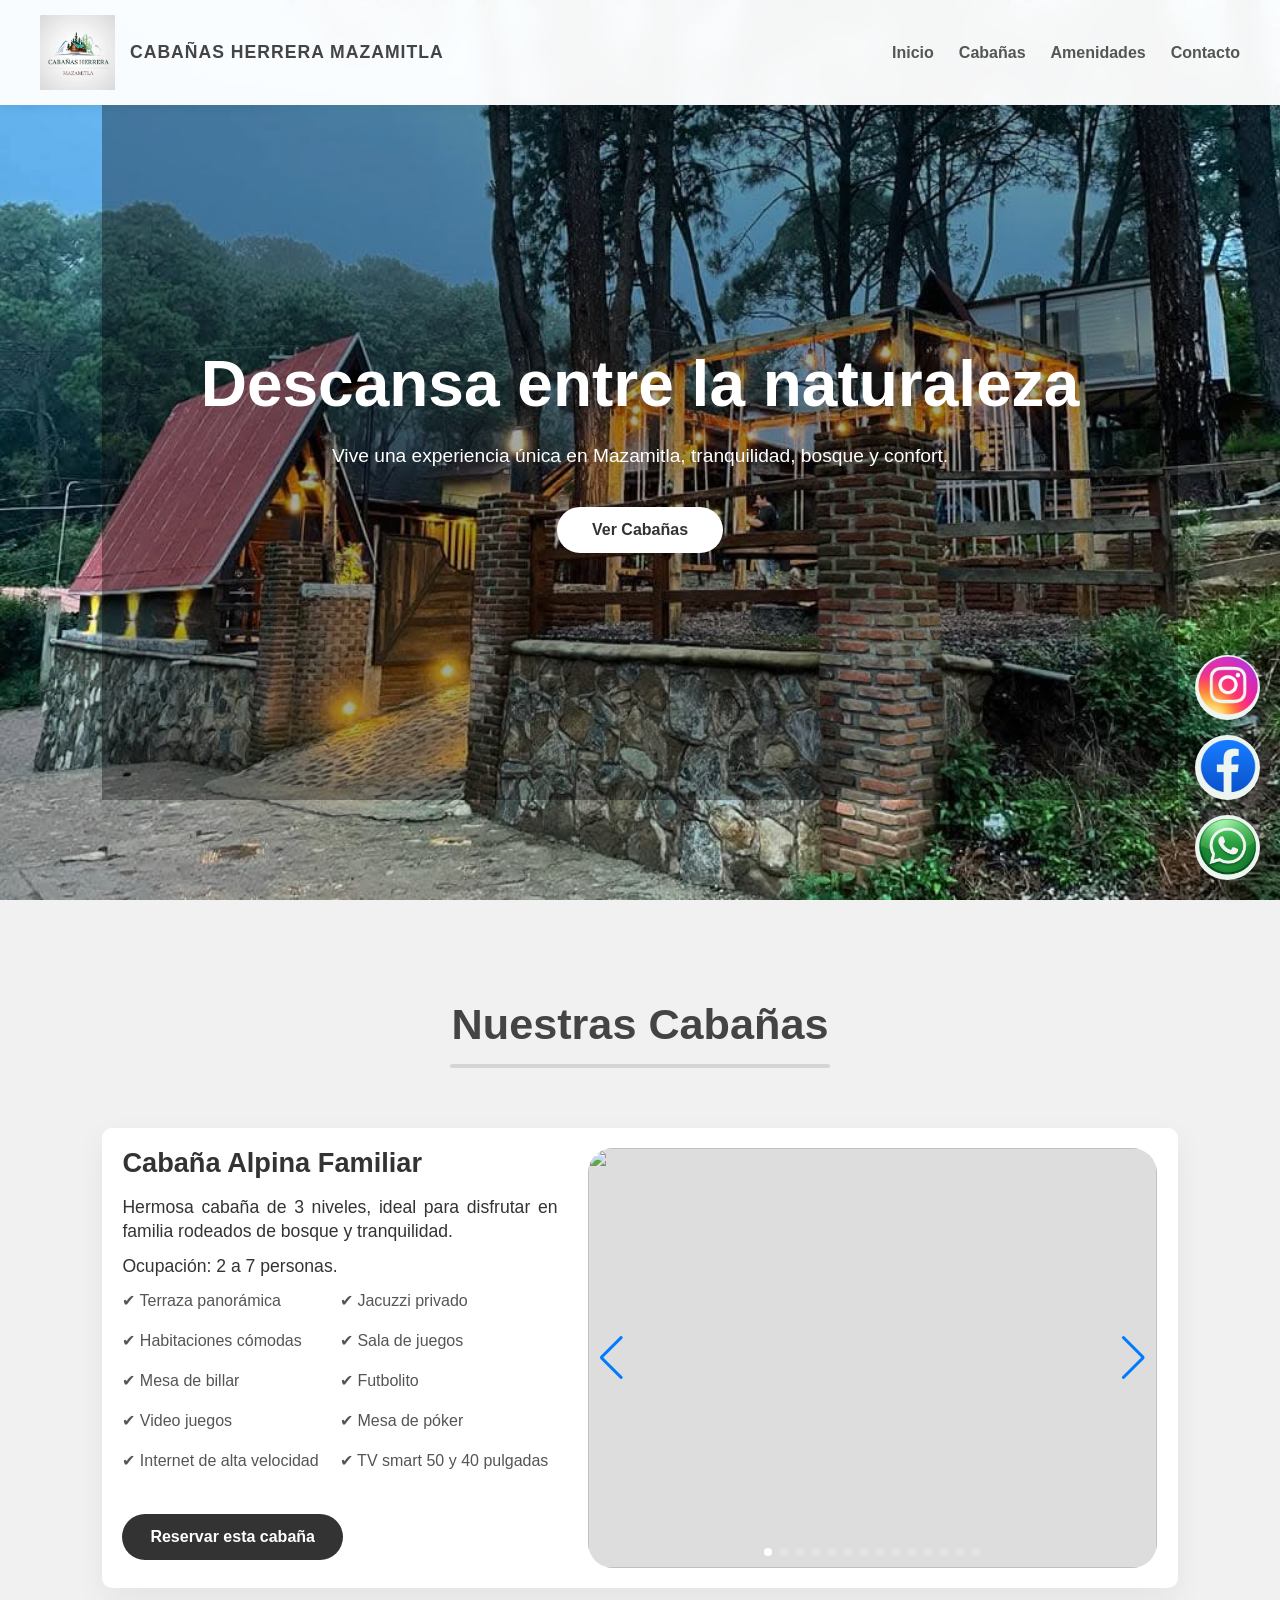
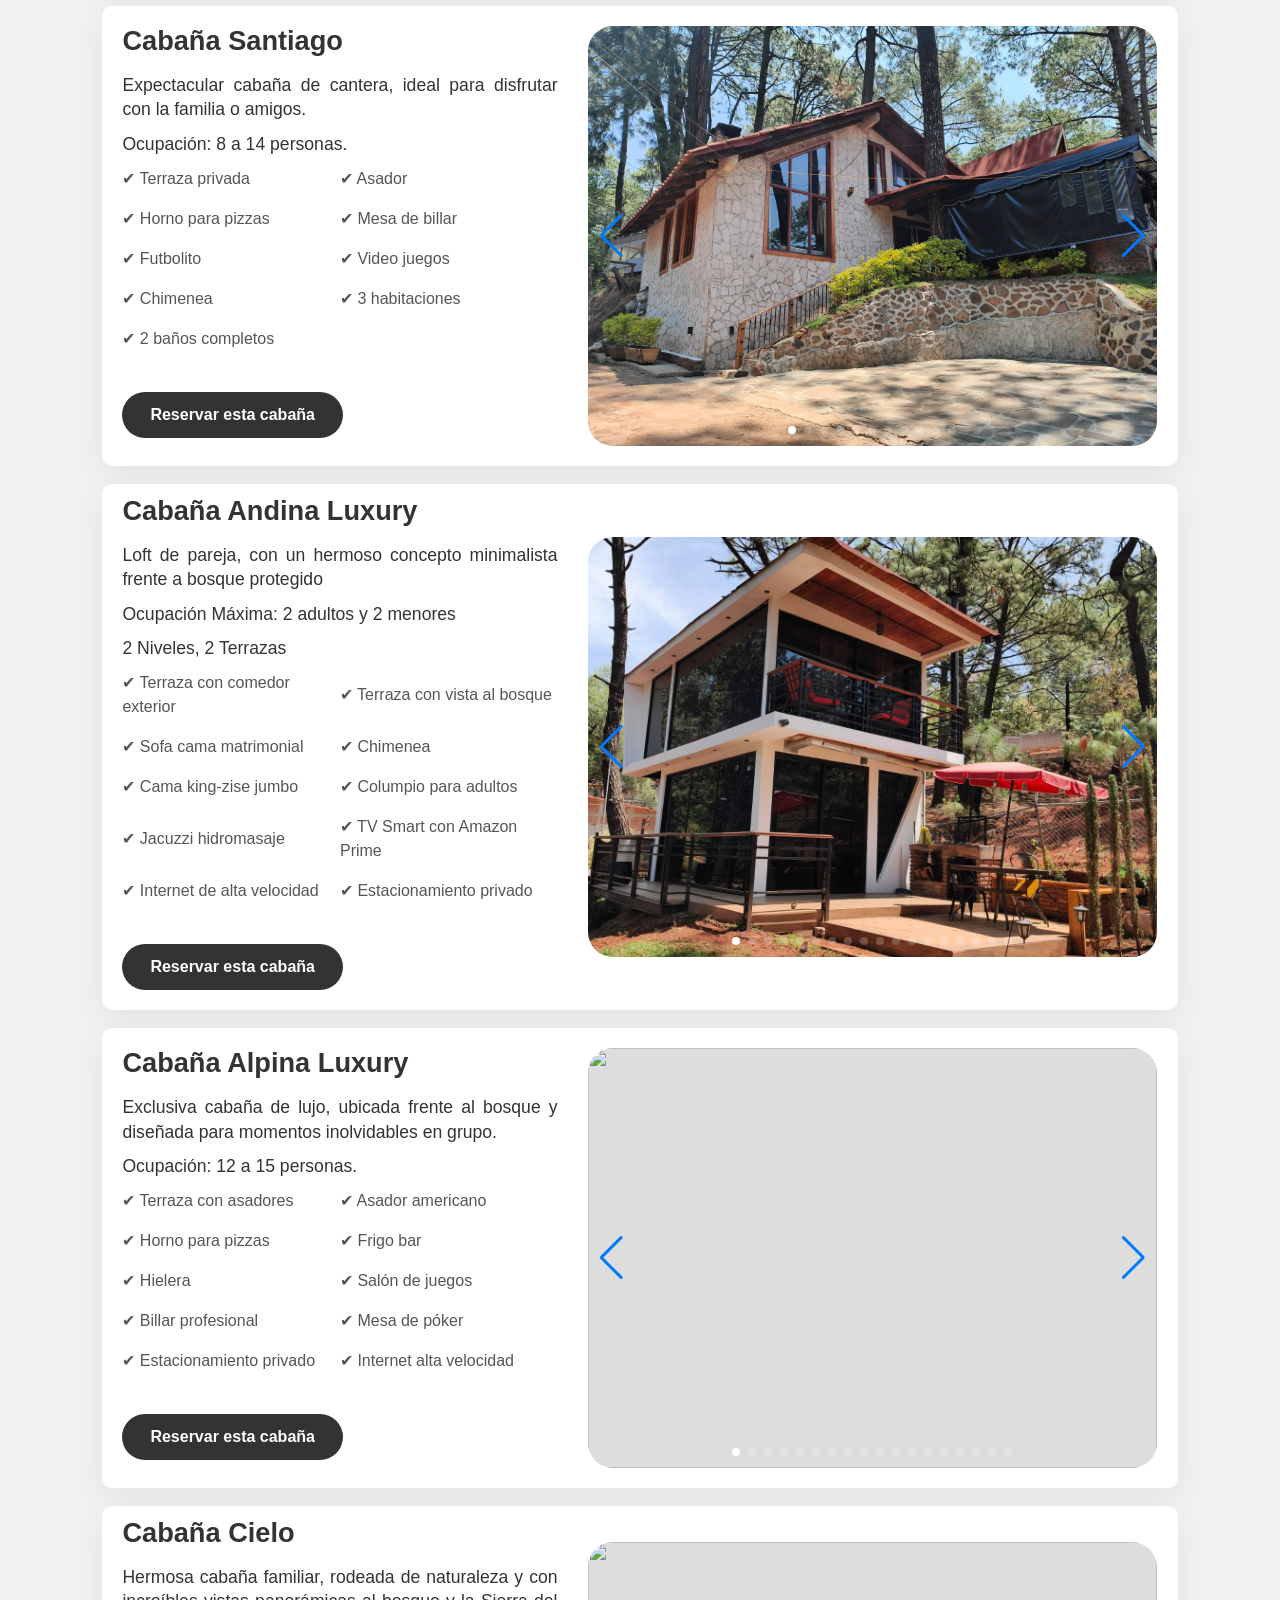
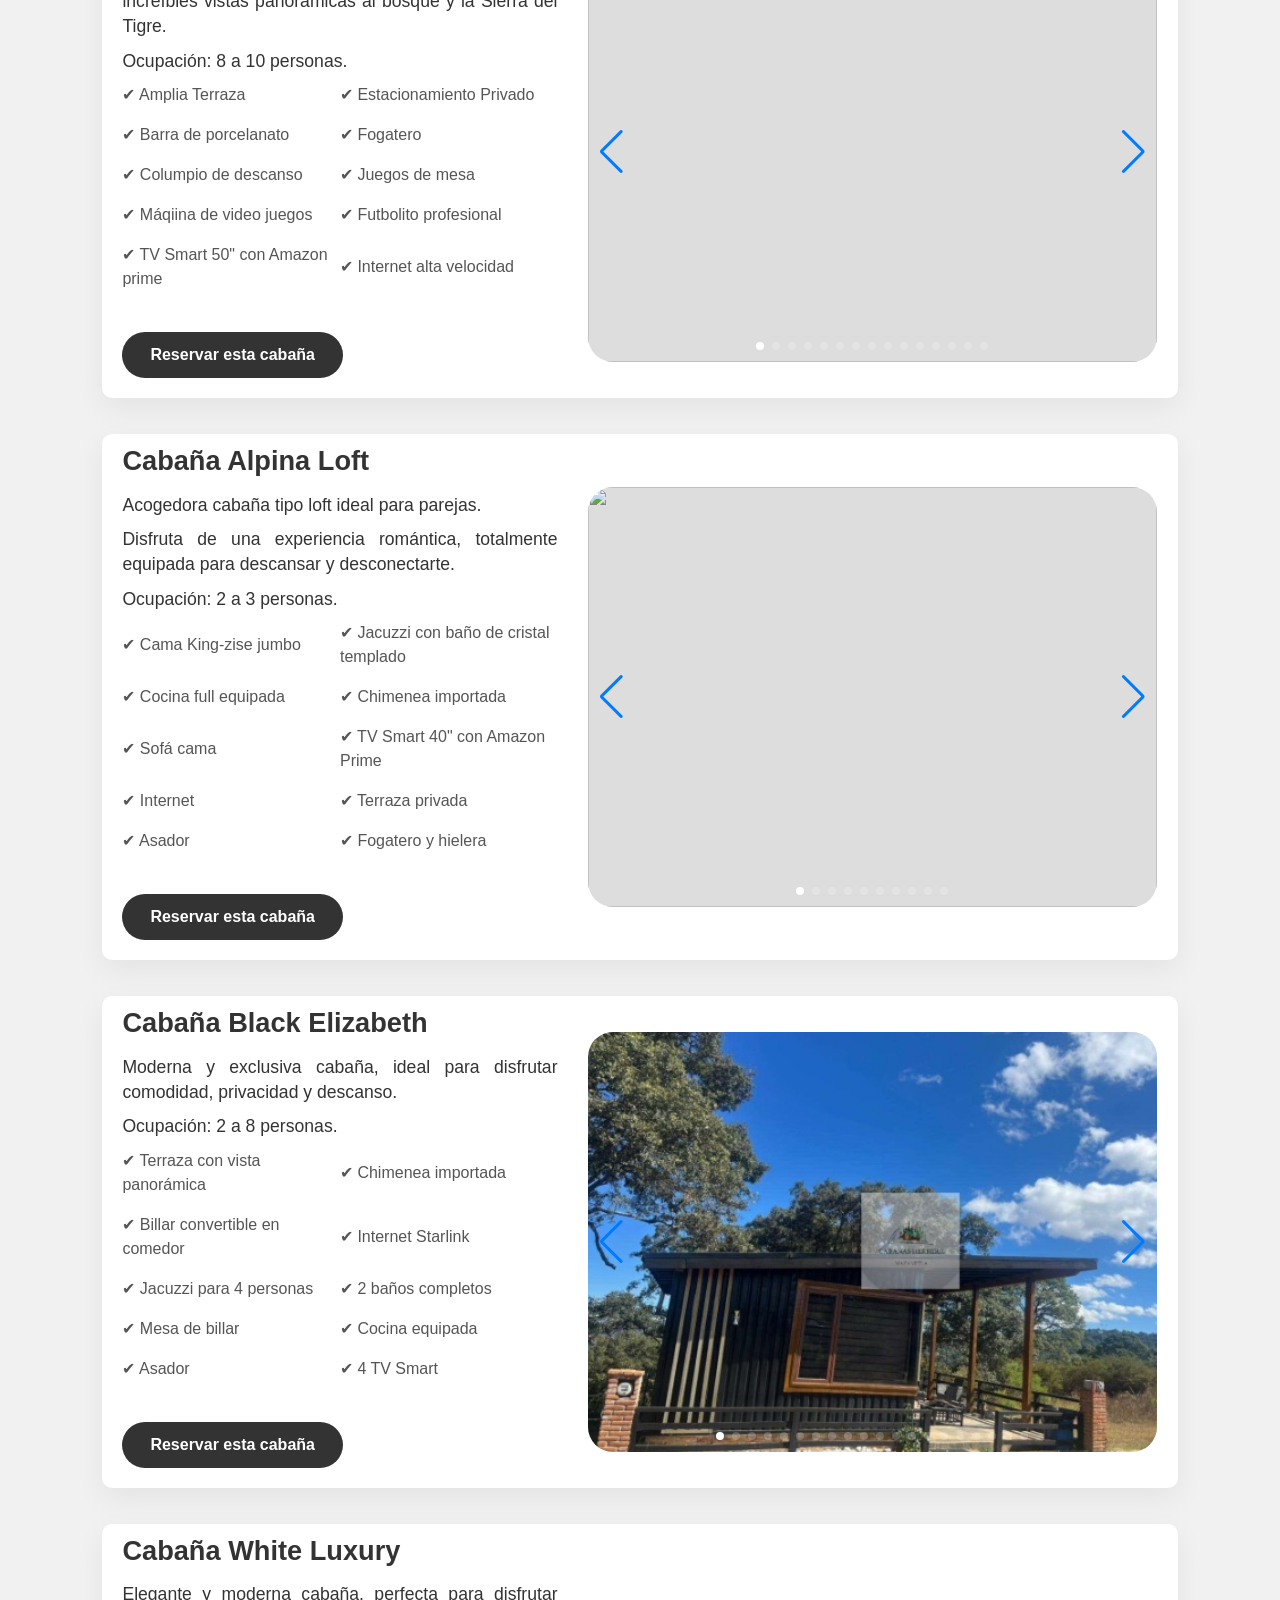
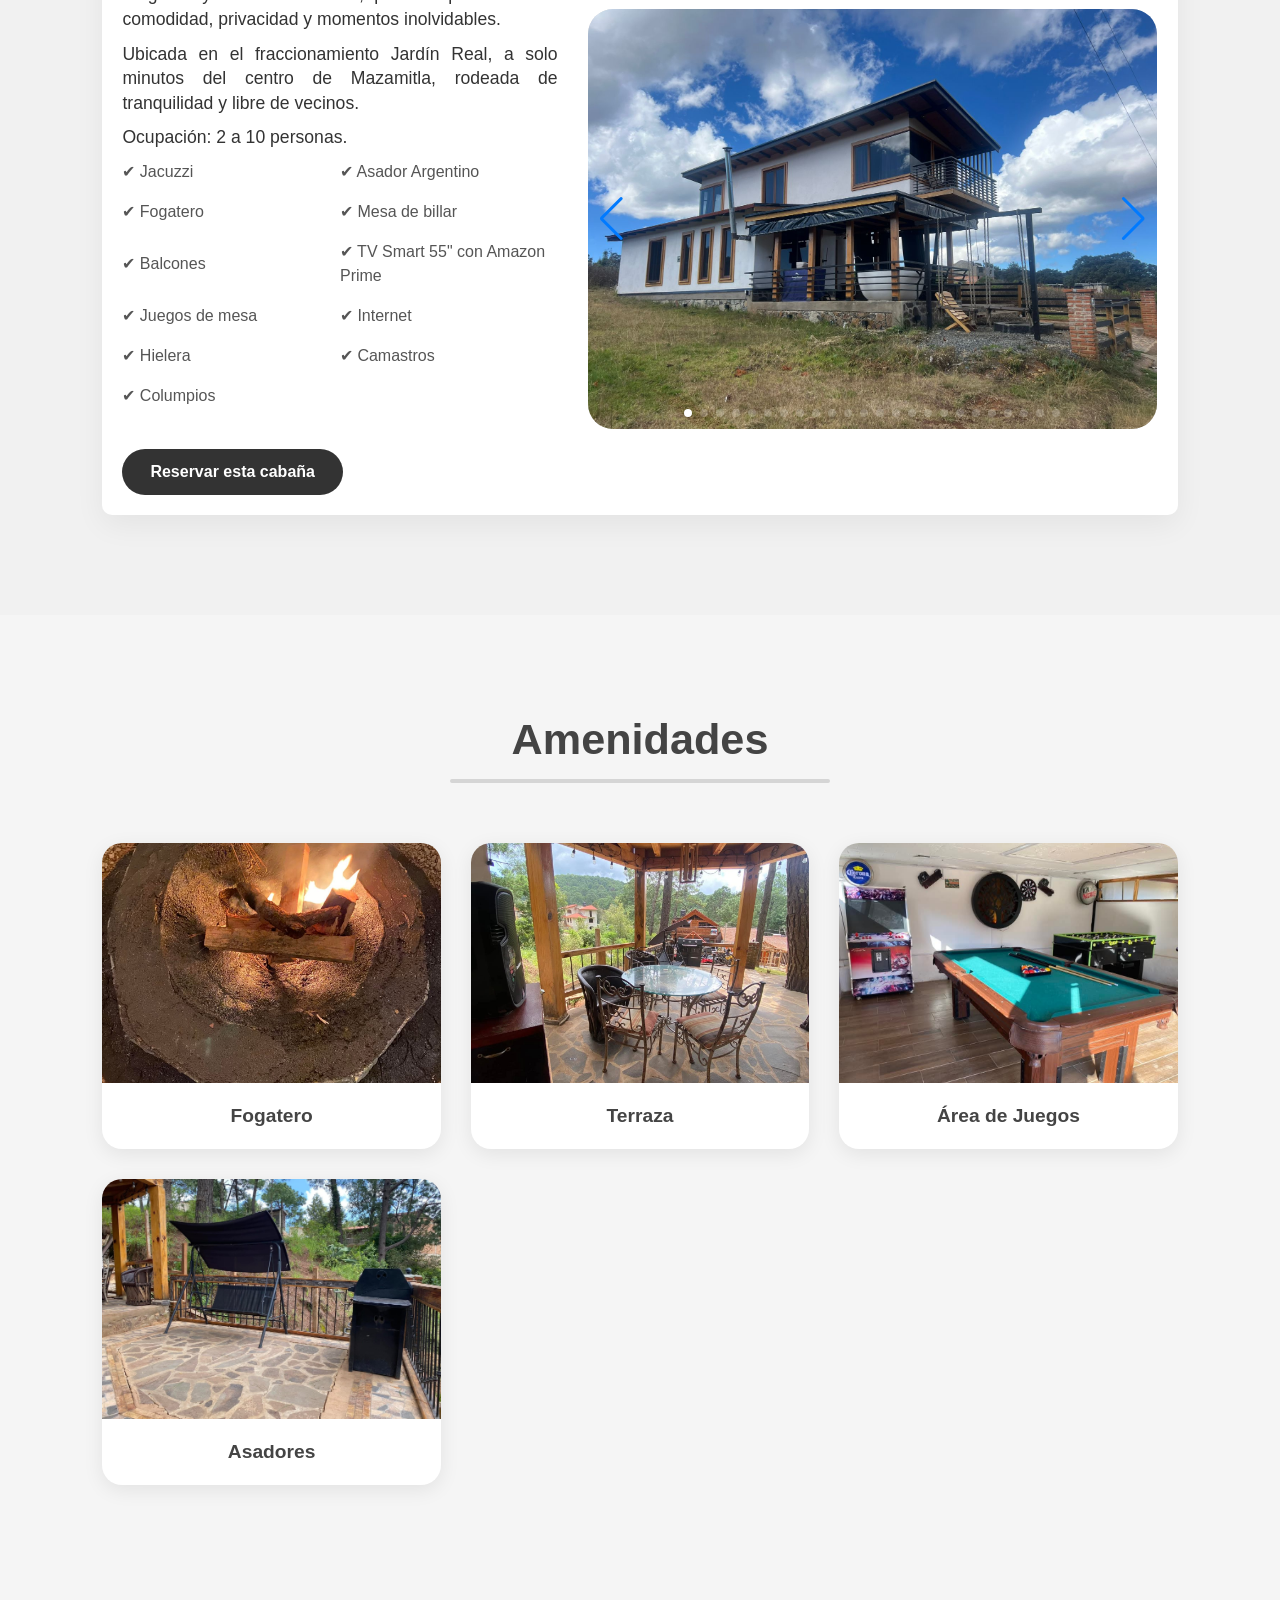
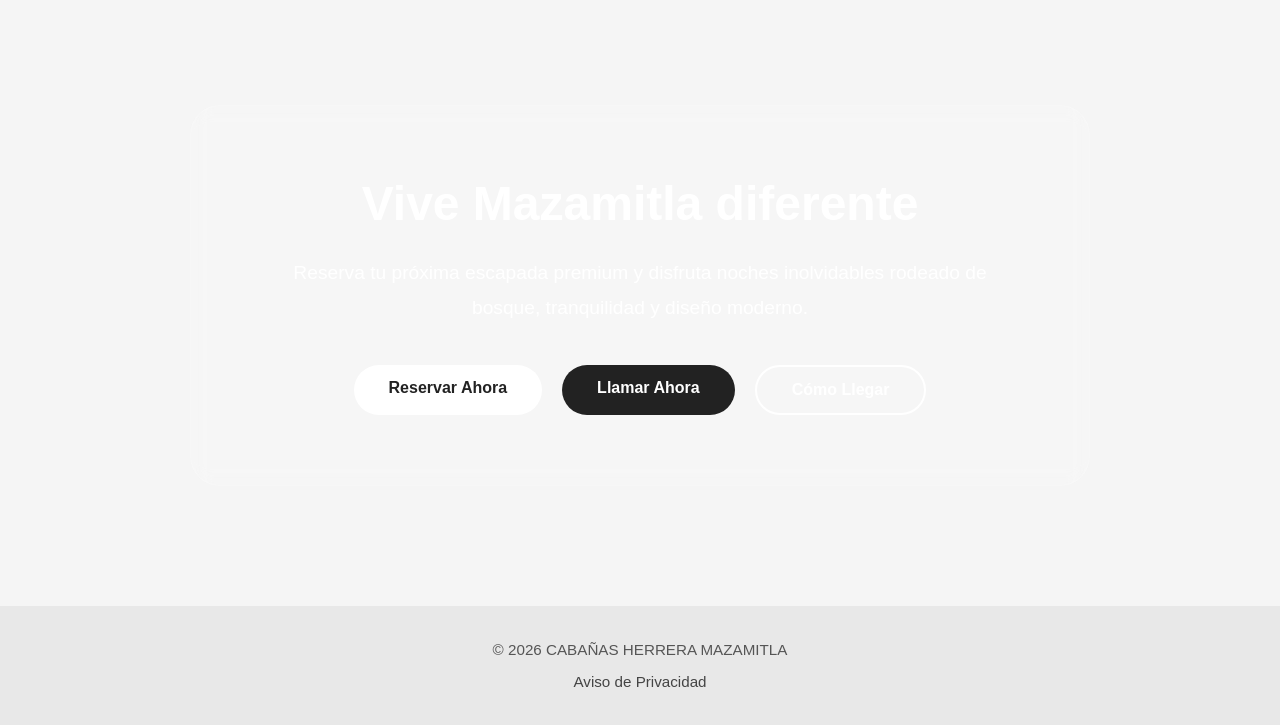
==== index.html @ 84483922 "Add files via upload" ====
<!DOCTYPE html>
<html lang="es">
<head>
    <meta charset="UTF-8">
    <meta name="viewport" content="width=device-width, initial-scale=1.0">
    <title>Cabañas Herrera Mazamitla</title>

    <link rel="stylesheet" href="css/style.css">

    <link rel="stylesheet"
        href="https://cdn.jsdelivr.net/npm/swiper@11/swiper-bundle.min.css"/>
</head>

<body>

	<header class="header">

		<div class="logo-container">
			<img src="img/logo.png" alt="Logo Cabañas Herrera">
			<h1>CABAÑAS HERRERA MAZAMITLA</h1>
		</div>

		<!-- BOTÓN HAMBURGUESA -->
		<div class="hamburger" id="hamburger">

			<span></span>
			<span></span>
			<span></span>

		</div>

		<!-- MENÚ -->
		<nav class="menu" id="menu">

			<a href="#inicio">Inicio</a>
			<a href="#cabanas">Cabañas</a>
			<a href="#amenidades">Amenidades</a>
			<a href="#contacto">Contacto</a>

		</nav>

	</header>

    <section class="hero" id="inicio">

        <div class="hero-overlay">

            <h2>Descansa entre la naturaleza</h2>

            <p>Vive una experiencia única en Mazamitla, tranquilidad, bosque y confort.</p>

            <a href="#cabanas" class="btn">Ver Cabañas</a>

        </div>

    </section>

    <section class="cabanas" id="cabanas">

        <div class="titulo-seccion">
            <h2>Nuestras Cabañas</h2>
        </div>

        <div class="cabana-card">

            <div class="cabana-info">

                <h3>Cabaña Alpina Familiar</h3>
                <p>Hermosa cabaña de 3 niveles, ideal para disfrutar en familia rodeados de bosque y tranquilidad.</p>
				<p>Ocupación: 2 a 7 personas.</p>
				
				<ul>
                
					<li>✔ Terraza panorámica</li>
					<li>✔ Jacuzzi privado</li>
					<li>✔ Habitaciones cómodas</li>
					<li>✔ Sala de juegos</li>
					<li>✔ Mesa de billar</li>
					<li>✔ Futbolito</li>
					<li>✔ Video juegos</li>
					<li>✔ Mesa de póker</li>
					<li>✔ Internet de alta velocidad</li>				
					<li>✔ TV smart 50 y 40 pulgadas</li>

                </ul>
				
				<a href="https://wa.me/523334159158?text=Hola,%20quiero%20informaci%C3%B3n%20sobre%20la%20Caba%C3%B1a%20Alpina%20familiar%20."
				   target="_blank"
				   class="btn-reservar">
				   Reservar esta cabaña
				</a>

            </div>
			
            <div class="cabana-galeria">

                <div class="swiper mySwiper">

                    <div class="swiper-wrapper">

                        <div class="swiper-slide">
                            <img src="img/alpina_familiar_1.jpg" alt="">
                        </div>

                        <div class="swiper-slide">
                            <img src="img/alpina_familiar_2.jpg" alt="">
                        </div>

                        <div class="swiper-slide">
                            <img src="img/alpina_familiar_3.jpg" alt="">
                        </div>
						
						<div class="swiper-slide">
                            <img src="img/alpina_familiar_4.jpg" alt="">
                        </div>
						
						<div class="swiper-slide">
                            <img src="img/alpina_familiar_5.jpg" alt="">
                        </div>
						
						<div class="swiper-slide">
                            <img src="img/alpina_familiar_6.jpg" alt="">
                        </div>
						
						<div class="swiper-slide">
                            <img src="img/alpina_familiar_7.jpg" alt="">
                        </div>
						
						<div class="swiper-slide">
                            <img src="img/alpina_familiar_8.jpg" alt="">
                        </div>
						
						<div class="swiper-slide">
                            <img src="img/alpina_familiar_9.jpg" alt="">
                        </div>
						
						<div class="swiper-slide">
                            <img src="img/alpina_familiar_10.jpg" alt="">
                        </div>
						
						<div class="swiper-slide">
                            <img src="img/alpina_familiar_11.jpg" alt="">
                        </div>
						
						<div class="swiper-slide">
                            <img src="img/alpina_familiar_12.jpg" alt="">
                        </div>
						
						<div class="swiper-slide">
                            <img src="img/alpina_familiar_13.jpg" alt="">
                        </div>
						
						<div class="swiper-slide">
                            <img src="img/alpina_familiar_14.jpg" alt="">
                        </div>

                    </div>

                    <div class="swiper-pagination"></div>
					<div class="swiper-button-next"></div>
					<div class="swiper-button-prev"></div>

                </div>

            </div>

        </div>
		
		<br>
		
		<div class="cabana-card">

            <div class="cabana-info">

                <h3>Cabaña Santiago</h3>
                <p>Expectacular cabaña de cantera, ideal para disfrutar con la familia o amigos.</p>
				<p>Ocupación: 8 a 14 personas.</p>
				
				<ul>
                
					<li>✔ Terraza privada</li>
					<li>✔ Asador</li>
					<li>✔ Horno para pizzas</li>
					<li>✔ Mesa de billar</li>
					<li>✔ Futbolito</li>
					<li>✔ Video juegos</li>					
					<li>✔ Chimenea</li>
					<li>✔ 3 habitaciones</li>				
					<li>✔ 2 baños completos</li>

                </ul>
				
				<a href="https://wa.me/523334159158?text=Hola,%20quiero%20informaci%C3%B3n%20sobre%20la%20Caba%C3%B1a%20Santiago%20."
				   target="_blank"
				   class="btn-reservar">
				   Reservar esta cabaña
				</a>

            </div>
			
            <div class="cabana-galeria">

                <div class="swiper mySwiper">

                    <div class="swiper-wrapper">

                        <div class="swiper-slide">
                            <img src="img/santiago_1.jpg" alt="">
                        </div>

                        <div class="swiper-slide">
                            <img src="img/santiago_2.jpg" alt="">
                        </div>

                        <div class="swiper-slide">
                            <img src="img/santiago_3.jpg" alt="">
                        </div>
						
						<div class="swiper-slide">
                            <img src="img/santiago_4.jpg" alt="">
                        </div>
						
						<div class="swiper-slide">
                            <img src="img/santiago_5.jpg" alt="">
                        </div>
						
						<div class="swiper-slide">
                            <img src="img/santiago_6.jpg" alt="">
                        </div>
						
						<div class="swiper-slide">
                            <img src="img/santiago_7.jpg" alt="">
                        </div>
						
						<div class="swiper-slide">
                            <img src="img/santiago_8.jpg" alt="">
                        </div>
						
						<div class="swiper-slide">
                            <img src="img/santiago_9.jpg" alt="">
                        </div>
						
						<div class="swiper-slide">
                            <img src="img/santiago_10.jpg" alt="">
                        </div>
						
						<div class="swiper-slide">
                            <img src="img/santiago_11.jpg" alt="">
                        </div>
					
                    </div>

                    <div class="swiper-pagination"></div>
					<div class="swiper-button-next"></div>
					<div class="swiper-button-prev"></div>

                </div>

            </div>

        </div>
		
		<br>		

        <div class="cabana-card">

            <div class="cabana-info">

                <h3>Cabaña Andina Luxury</h3>
                <p>Loft de pareja, con un hermoso concepto minimalista frente a bosque protegido</p>
				<p>Ocupación Máxima: 2 adultos y 2 menores</p>
				<p>2 Niveles, 2 Terrazas</p>

				<ul>
                
					<li>✔ Terraza con comedor exterior</li>
					<li>✔ Terraza con vista al bosque</li>
					<li>✔ Sofa cama matrimonial</li>
					<li>✔ Chimenea</li>
					<li>✔ Cama king-zise jumbo</li>
					<li>✔ Columpio para adultos</li>
					<li>✔ Jacuzzi hidromasaje</li>
					<li>✔ TV Smart con Amazon Prime</li>
					<li>✔ Internet de alta velocidad</li>				
					<li>✔ Estacionamiento privado</li>

                </ul>
				
				<a href="https://wa.me/523334159158?text=Hola,%20quiero%20informaci%C3%B3n%20sobre%20la%20Caba%C3%B1a%20Andina%20Luxuri%20Loft%20de%20pareja."
				   target="_blank"
				   class="btn-reservar">
				   Reservar esta cabaña
				</a>

            </div>
			
            <div class="cabana-galeria">

                <div class="swiper mySwiper">

                    <div class="swiper-wrapper">

                        <div class="swiper-slide">
                            <img src="img/andina_luxury_1.jpg" alt="">
                        </div>
						
						<div class="swiper-slide">
                            <img src="img/andina_luxury_2.jpg" alt="">
                        </div>
						
						<div class="swiper-slide">
                            <img src="img/andina_luxury_3.jpg" alt="">
                        </div>
						
						<div class="swiper-slide">
                            <img src="img/andina_luxury_4.jpg" alt="">
                        </div>
						
						<div class="swiper-slide">
                            <img src="img/andina_luxury_5.jpg" alt="">
                        </div>
						
						<div class="swiper-slide">
                            <img src="img/andina_luxury_6.jpg" alt="">
                        </div>
						
						<div class="swiper-slide">
                            <img src="img/andina_luxury_7.jpg" alt="">
                        </div>
						
						<div class="swiper-slide">
                            <img src="img/andina_luxury_8.jpg" alt="">
                        </div>
						
						<div class="swiper-slide">
                            <img src="img/andina_luxury_9.jpg" alt="">
                        </div>
						
						<div class="swiper-slide">
                            <img src="img/andina_luxury_10.jpg" alt="">
                        </div>
						
						<div class="swiper-slide">
                            <img src="img/andina_luxury_11.jpg" alt="">
                        </div>
						
						<div class="swiper-slide">
                            <img src="img/andina_luxury_12.jpg" alt="">
                        </div>
						
						<div class="swiper-slide">
                            <img src="img/andina_luxury_13.jpg" alt="">
                        </div>
						
						<div class="swiper-slide">
                            <img src="img/andina_luxury_14.jpg" alt="">
                        </div>
						
						<div class="swiper-slide">
                            <img src="img/andina_luxury_15.jpg" alt="">
                        </div>
						
						<div class="swiper-slide">
                            <img src="img/andina_luxury_16.jpg" alt="">
                        </div>
						
						<div class="swiper-slide">
                            <img src="img/andina_luxury_17.jpg" alt="">
                        </div>
						
						<div class="swiper-slide">
                            <img src="img/andina_luxury_18.jpg" alt="">
                        </div>

                    </div>

                    <div class="swiper-pagination"></div>
					<div class="swiper-button-next"></div>
					<div class="swiper-button-prev"></div>

                </div>

            </div>

        </div>
		
		<br>
		
		<div class="cabana-card">

            <div class="cabana-info">

                <h3>Cabaña Alpina Luxury</h3>
                <p>Exclusiva cabaña de lujo, ubicada frente al bosque y diseñada para momentos inolvidables en grupo.</p>
				<p>Ocupación: 12 a 15 personas.</p>
				
				<ul>
                
					<li>✔ Terraza con asadores</li>
					<li>✔ Asador americano</li>
					<li>✔ Horno para pizzas</li>
					<li>✔ Frigo bar</li>
					<li>✔ Hielera</li>
					<li>✔ Salón de juegos</li>					
					<li>✔ Billar profesional</li>
					<li>✔ Mesa de póker</li>				
					<li>✔ Estacionamiento privado</li>
					<li>✔ Internet alta velocidad</li>

                </ul>
				
				<a href="https://wa.me/523334159158?text=Hola,%20quiero%20informaci%C3%B3n%20sobre%20la%20Caba%C3%B1a%20Alpina%20Luxury%20."
				   target="_blank"
				   class="btn-reservar">
				   Reservar esta cabaña
				</a>

            </div>
			
			            <div class="cabana-galeria">

                <div class="swiper mySwiper">

                    <div class="swiper-wrapper">

                        <div class="swiper-slide">
                            <img src="img/alpina_luxury_1.jpg" alt="">
                        </div>
						
						<div class="swiper-slide">
                            <img src="img/alpina_luxury_2.jpg" alt="">
                        </div>
						
						<div class="swiper-slide">
                            <img src="img/alpina_luxury_3.jpg" alt="">
                        </div>
						
						<div class="swiper-slide">
                            <img src="img/alpina_luxury_4.jpg" alt="">
                        </div>
						
						<div class="swiper-slide">
                            <img src="img/alpina_luxury_5.jpg" alt="">
                        </div>
						
						<div class="swiper-slide">
                            <img src="img/alpina_luxury_6.jpg" alt="">
                        </div>
						
						<div class="swiper-slide">
                            <img src="img/alpina_luxury_7.jpg" alt="">
                        </div>
						
						<div class="swiper-slide">
                            <img src="img/alpina_luxury_8.jpg" alt="">
                        </div>
						
						<div class="swiper-slide">
                            <img src="img/alpina_luxury_9.jpg" alt="">
                        </div>
						
						<div class="swiper-slide">
                            <img src="img/alpina_luxury_10.jpg" alt="">
                        </div>
						
						<div class="swiper-slide">
                            <img src="img/alpina_luxury_11.jpg" alt="">
                        </div>
						
						<div class="swiper-slide">
                            <img src="img/alpina_luxury_12.jpg" alt="">
                        </div>
						
						<div class="swiper-slide">
                            <img src="img/alpina_luxury_13.jpg" alt="">
                        </div>
						
						<div class="swiper-slide">
                            <img src="img/alpina_luxury_14.jpg" alt="">
                        </div>
						
						<div class="swiper-slide">
                            <img src="img/alpina_luxury_15.jpg" alt="">
                        </div>
						
						<div class="swiper-slide">
                            <img src="img/alpina_luxury_16.jpg" alt="">
                        </div>
						
						<div class="swiper-slide">
                            <img src="img/alpina_luxury_17.jpg" alt="">
                        </div>
						
						<div class="swiper-slide">
                            <img src="img/alpina_luxury_18.jpg" alt="">
                        </div>

                    </div>

                    <div class="swiper-pagination"></div>
					<div class="swiper-button-next"></div>
					<div class="swiper-button-prev"></div>

                </div>

            </div>

        </div>
			
		<br>
		
		<div class="cabana-card">

            <div class="cabana-info">

                <h3>Cabaña Cielo</h3>
                <p>Hermosa cabaña familiar, rodeada de naturaleza y con increíbles vistas panorámicas al bosque y la Sierra del Tigre.</p>
				<p>Ocupación: 8 a 10 personas.</p>
				
				<ul>
                
					<li>✔ Amplia Terraza </li>
					<li>✔ Estacionamiento Privado</li>
					<li>✔ Barra de porcelanato</li>
					<li>✔ Fogatero</li>
					<li>✔ Columpio de descanso</li>
					<li>✔ Juegos de mesa</li>					
					<li>✔ Máqiina de video juegos</li>
					<li>✔ Futbolito profesional</li>				
					<li>✔ TV Smart 50" con Amazon prime</li>
					<li>✔ Internet alta velocidad</li>

                </ul>
				
				<a href="https://wa.me/523334159158?text=Hola,%20quiero%20informaci%C3%B3n%20sobre%20la%20Caba%C3%B1a%20Cielo%20."
				   target="_blank"
				   class="btn-reservar">
				   Reservar esta cabaña
				</a>

            </div>
			
            <div class="cabana-galeria">

                <div class="swiper mySwiper">

                    <div class="swiper-wrapper">

                        <div class="swiper-slide">
                            <img src="img/cielo_1.jpg" alt="">
                        </div>

                        <div class="swiper-slide">
                            <img src="img/cielo_2.jpg" alt="">
                        </div>

                        <div class="swiper-slide">
                            <img src="img/cielo_3.jpg" alt="">
                        </div>
						
						<div class="swiper-slide">
                            <img src="img/cielo_4.jpg" alt="">
                        </div>
						
						<div class="swiper-slide">
                            <img src="img/cielo_5.jpg" alt="">
                        </div>
						
						<div class="swiper-slide">
                            <img src="img/cielo_6.jpg" alt="">
                        </div>
						
						<div class="swiper-slide">
                            <img src="img/cielo_7.jpg" alt="">
                        </div>
						
						<div class="swiper-slide">
                            <img src="img/cielo_8.jpg" alt="">
                        </div>
						
						<div class="swiper-slide">
                            <img src="img/cielo_9.jpg" alt="">
                        </div>
						
						<div class="swiper-slide">
                            <img src="img/cielo_10.jpg" alt="">
                        </div>
						
						<div class="swiper-slide">
                            <img src="img/cielo_11.jpg" alt="">
                        </div>
						
						<div class="swiper-slide">
                            <img src="img/cielo_12.jpg" alt="">
                        </div>
						
						<div class="swiper-slide">
                            <img src="img/cielo_13.jpg" alt="">
                        </div>
						
						<div class="swiper-slide">
                            <img src="img/cielo_14.jpg" alt="">
                        </div>
						
						<div class="swiper-slide">
                            <img src="img/cielo_15.jpg" alt="">
                        </div>

                    </div>

                    <div class="swiper-pagination"></div>
					<div class="swiper-button-next"></div>
					<div class="swiper-button-prev"></div>

                </div>

            </div>

        </div>
		
		<br>
		<br>
		
		<div class="cabana-card">

            <div class="cabana-info">

                <h3>Cabaña Alpina Loft</h3>
                <p>Acogedora cabaña tipo loft ideal para parejas.</p>
				<p>Disfruta de una experiencia romántica, totalmente equipada para descansar y desconectarte.</p> 
				<p>Ocupación: 2 a 3 personas.</p>
				
				<ul>
                
					<li>✔ Cama King-zise jumbo</li>
					<li>✔ Jacuzzi con baño de cristal templado</li>
					<li>✔ Cocina full equipada</li>
					<li>✔ Chimenea importada</li>
					<li>✔ Sofá cama</li>
					<li>✔ TV Smart 40" con Amazon Prime</li>					
					<li>✔ Internet</li>
					<li>✔ Terraza privada</li>				
					<li>✔ Asador</li>
					<li>✔ Fogatero y hielera</li>

                </ul>
				
				<a href="https://wa.me/523334159158?text=Hola,%20quiero%20informaci%C3%B3n%20sobre%20la%20Caba%C3%B1a%20Alpina%20Loft."
				   target="_blank"
				   class="btn-reservar">
				   Reservar esta cabaña
				</a>

            </div>
			
            <div class="cabana-galeria">

                <div class="swiper mySwiper">

                    <div class="swiper-wrapper">

                        <div class="swiper-slide">
                            <img src="img/alpina_loft_1.jpg" alt="">
                        </div>

                        <div class="swiper-slide">
                            <img src="img/alpina_loft_2.jpg" alt="">
                        </div>

                        <div class="swiper-slide">
                            <img src="img/alpina_loft_3.jpg" alt="">
                        </div>
						
						<div class="swiper-slide">
                            <img src="img/alpina_loft_4.jpg" alt="">
                        </div>
						
						<div class="swiper-slide">
                            <img src="img/alpina_loft_5.jpg" alt="">
                        </div>
						
						<div class="swiper-slide">
                            <img src="img/alpina_loft_6.jpg" alt="">
                        </div>
						
						<div class="swiper-slide">
                            <img src="img/alpina_loft_7.jpg" alt="">
                        </div>
						
						<div class="swiper-slide">
                            <img src="img/alpina_loft_8.jpg" alt="">
                        </div>
						
						<div class="swiper-slide">
                            <img src="img/alpina_loft_9.jpg" alt="">
                        </div>
						
						<div class="swiper-slide">
                            <img src="img/alpina_loft_10.jpg" alt="">
                        </div>

                    </div>

                    <div class="swiper-pagination"></div>
					<div class="swiper-button-next"></div>
					<div class="swiper-button-prev"></div>

                </div>

            </div>

        </div>
		
		<br>
		<br>
		
		<div class="cabana-card">

            <div class="cabana-info">

                <h3>Cabaña Black Elizabeth</h3>
                <p>Moderna y exclusiva cabaña, ideal para disfrutar comodidad, privacidad y descanso.</p>
				<p>Ocupación: 2 a 8 personas.</p>
				
				<ul>
                
					<li>✔ Terraza con vista panorámica</li>
					<li>✔ Chimenea importada</li>
					<li>✔ Billar convertible en comedor</li>
					<li>✔ Internet Starlink</li>
					<li>✔ Jacuzzi para 4 personas</li>
					<li>✔ 2 baños completos</li>					
					<li>✔ Mesa de billar</li>
					<li>✔ Cocina equipada</li>				
					<li>✔ Asador</li>
					<li>✔ 4 TV Smart</li>

                </ul>
				
				<a href="https://wa.me/523334159158?text=Hola,%20quiero%20informaci%C3%B3n%20sobre%20la%20Caba%C3%B1a%20Black%20Elizabeth."
				   target="_blank"
				   class="btn-reservar">
				   Reservar esta cabaña
				</a>

            </div>
			
            <div class="cabana-galeria">

                <div class="swiper mySwiper">

                    <div class="swiper-wrapper">

                        <div class="swiper-slide">
                            <img src="img/black_elizabeth_1.jpg" alt="">
                        </div>

                        <div class="swiper-slide">
                            <img src="img/black_elizabeth_2.jpg" alt="">
                        </div>

                        <div class="swiper-slide">
                            <img src="img/black_elizabeth_3.jpg" alt="">
                        </div>
						
						<div class="swiper-slide">
                            <img src="img/black_elizabeth_4.jpg" alt="">
                        </div>
						
						<div class="swiper-slide">
                            <img src="img/black_elizabeth_5.jpg" alt="">
                        </div>
						
						<div class="swiper-slide">
                            <img src="img/black_elizabeth_6.jpg" alt="">
                        </div>
						
						<div class="swiper-slide">
                            <img src="img/black_elizabeth_7.jpg" alt="">
                        </div>
						
						<div class="swiper-slide">
                            <img src="img/black_elizabeth_8.jpg" alt="">
                        </div>
						
						<div class="swiper-slide">
                            <img src="img/black_elizabeth_9.jpg" alt="">
                        </div>
						
						<div class="swiper-slide">
                            <img src="img/black_elizabeth_10.jpg" alt="">
                        </div>
						
						<div class="swiper-slide">
                            <img src="img/black_elizabeth_11.jpg" alt="">
                        </div>
						
						<div class="swiper-slide">
                            <img src="img/black_elizabeth_12.jpg" alt="">
                        </div>
						
						<div class="swiper-slide">
                            <img src="img/black_elizabeth_13.jpg" alt="">
                        </div>
						
						<div class="swiper-slide">
                            <img src="img/black_elizabeth_14.jpg" alt="">
                        </div>
						
						<div class="swiper-slide">
                            <img src="img/black_elizabeth_15.jpg" alt="">
                        </div>
						
						<div class="swiper-slide">
                            <img src="img/black_elizabeth_16.jpg" alt="">
                        </div>
						
						<div class="swiper-slide">
                            <img src="img/black_elizabeth_17.jpg" alt="">
                        </div>
						
						<div class="swiper-slide">
                            <img src="img/black_elizabeth_18.jpg" alt="">
                        </div>
						
						<div class="swiper-slide">
                            <img src="img/black_elizabeth_19.jpg" alt="">
                        </div>
						
						<div class="swiper-slide">
                            <img src="img/black_elizabeth_20.jpg" alt="">
                        </div>
						
                    </div>

                    <div class="swiper-pagination"></div>
					<div class="swiper-button-next"></div>
					<div class="swiper-button-prev"></div>

                </div>

            </div>

        </div>
		
		<br>
		
		<br>
		
		<div class="cabana-card">

            <div class="cabana-info">

                <h3>Cabaña White Luxury</h3>
                <p> Elegante y moderna cabaña, perfecta para disfrutar comodidad, privacidad y momentos inolvidables.</p>
				<p> Ubicada en el fraccionamiento Jardín Real, a solo minutos del centro de Mazamitla, rodeada de tranquilidad y libre de vecinos. </p>
				<p>Ocupación: 2 a 10 personas.</p>
				
				<ul>
                
					<li>✔ Jacuzzi</li>
					<li>✔ Asador Argentino</li>
					<li>✔ Fogatero</li>
					<li>✔ Mesa de billar</li>
					<li>✔ Balcones</li>
					<li>✔ TV Smart 55" con Amazon Prime</li>					
					<li>✔ Juegos de mesa</li>
					<li>✔ Internet</li>				
					<li>✔ Hielera</li>
					<li>✔ Camastros</li>
					<li>✔ Columpios</li>

                </ul>
				
				<a href="https://wa.me/523334159158?text=Hola,%20quiero%20informaci%C3%B3n%20sobre%20la%20Caba%C3%B1a%2White%20Luxury."
				   target="_blank"
				   class="btn-reservar">
				   Reservar esta cabaña
				</a>

            </div>
			
            <div class="cabana-galeria">

                <div class="swiper mySwiper">

                    <div class="swiper-wrapper">

                        <div class="swiper-slide">
                            <img src="img/white_luxury_1.jpg" alt="">
                        </div>

                        <div class="swiper-slide">
                            <img src="img/white_luxury_2.jpg" alt="">
                        </div>

                        <div class="swiper-slide">
                            <img src="img/white_luxury_3.jpg" alt="">
                        </div>
						
						<div class="swiper-slide">
                            <img src="img/white_luxury_5.jpg" alt="">
                        </div>
						
						<div class="swiper-slide">
                            <img src="img/white_luxury_6.jpg" alt="">
                        </div>
						
						<div class="swiper-slide">
                            <img src="img/white_luxury_7.jpg" alt="">
                        </div>
						
						<div class="swiper-slide">
                            <img src="img/white_luxury_8.jpg" alt="">
                        </div>
						
						<div class="swiper-slide">
                            <img src="img/white_luxury_9.jpg" alt="">
                        </div>
						
						<div class="swiper-slide">
                            <img src="img/white_luxury_10.jpg" alt="">
                        </div>
						
						<div class="swiper-slide">
                            <img src="img/white_luxury_11.jpg" alt="">
                        </div>
						
						<div class="swiper-slide">
                            <img src="img/white_luxury_12.jpg" alt="">
                        </div>
						
						<div class="swiper-slide">
                            <img src="img/white_luxury_13.jpg" alt="">
                        </div>
						
						<div class="swiper-slide">
                            <img src="img/white_luxury_14.jpg" alt="">
                        </div>
						
						<div class="swiper-slide">
                            <img src="img/white_luxury_15.jpg" alt="">
                        </div>
						
						<div class="swiper-slide">
                            <img src="img/white_luxury_16.jpg" alt="">
                        </div>
						
						<div class="swiper-slide">
                            <img src="img/white_luxury_17.jpg" alt="">
                        </div>
						
						<div class="swiper-slide">
                            <img src="img/white_luxury_18.jpg" alt="">
                        </div>
						
						<div class="swiper-slide">
                            <img src="img/white_luxury_19.jpg" alt="">
                        </div>
						
						<div class="swiper-slide">
                            <img src="img/white_luxury_20.jpg" alt="">
                        </div>
						
						<div class="swiper-slide">
                            <img src="img/white_luxury_21.jpg" alt="">
                        </div>
						
						<div class="swiper-slide">
                            <img src="img/white_luxury_22.jpg" alt="">
                        </div>
						
						<div class="swiper-slide">
                            <img src="img/white_luxury_23.jpg" alt="">
                        </div>
						
						<div class="swiper-slide">
                            <img src="img/white_luxury_24.jpg" alt="">
                        </div>
						
						<div class="swiper-slide">
                            <img src="img/white_luxury_25.jpg" alt="">
                        </div>
						
                    </div>

                    <div class="swiper-pagination"></div>
					<div class="swiper-button-next"></div>
					<div class="swiper-button-prev"></div>

                </div>
				
            </div>

        </div>
		
    </section>

    <section class="amenidades" id="amenidades">

        <div class="titulo-seccion">
            <h2>Amenidades</h2>
        </div>

        <div class="amenidades-grid">

            <div class="amenidad">
                <img src="img/fogatero.jpg" alt="">
                <h3>Fogatero</h3>
            </div>

            <div class="amenidad">
                <img src="img/terraza.jpg" alt="">
                <h3>Terraza</h3>
            </div>

            <div class="amenidad">
                <img src="img/juegos.jpg" alt="">
                <h3>Área de Juegos</h3>
            </div>

            <div class="amenidad">
                <img src="img/asadores.jpg" alt="">
                <h3>Asadores</h3>
            </div>

        </div>

    </section>

	<section class="contacto" id="contacto">

    <div class="contacto-box">

        <h2>Vive Mazamitla diferente</h2>

        <p>
            Reserva tu próxima escapada premium y disfruta noches inolvidables
            rodeado de bosque, tranquilidad y diseño moderno.
        </p>

        <div class="contacto-botones">

			<a href="https://wa.me/523324580228?text=Hola,%20me%20gustar%C3%ADa%20recibir%20informaci%C3%B3n%20sobre%20las%20CABA%C3%91AS%20HERRERA%20MAZAMITLA."
			   target="_blank"
			   class="btn btn-whatsapp">
			   Reservar Ahora
			   <a href="tel:+523324580228" class="btn btn-llamar">
					Llamar Ahora
				</a>
			</a>

            <a href="https://maps.app.goo.gl/w5NQKpHTC5Cxnv81A"
               target="_blank"
               class="btn btn-maps">
               Cómo Llegar
            </a>

        </div>

    </div>

	</section>

	<footer class="footer">

		<p>
			© 2026 CABAÑAS HERRERA MAZAMITLA
		</p>

		<a href="privacidad.html" class="footer-link">
		   Aviso de Privacidad
		</a>

	</footer>

    <script src="https://cdn.jsdelivr.net/npm/swiper@11/swiper-bundle.min.js"></script>

    <script>

		const swiper = new Swiper(".mySwiper", {

			loop:true,

			grabCursor:true,

			centeredSlides:true,

			slidesPerView:1,

			spaceBetween:20,

			autoplay:{
				delay:3500,
				disableOnInteraction:false,
			},

			pagination:{
				el:".swiper-pagination",
				clickable:true,
			},

			navigation:{
				nextEl:".swiper-button-next",
				prevEl:".swiper-button-prev",
			},

			keyboard:{
				enabled:true,
			},

			mousewheel:true,

		});

    </script>

	<script>

		const hamburger = document.getElementById('hamburger');
		const menu = document.getElementById('menu');

		hamburger.addEventListener('click', () => {

			hamburger.classList.toggle('active');
			menu.classList.toggle('active');

		});

		// CERRAR MENÚ AL HACER CLICK

		document.querySelectorAll('.menu a').forEach(link => {

			link.addEventListener('click', () => {

				hamburger.classList.remove('active');
				menu.classList.remove('active');

			});

		});

	</script>

	<a href="https://instagram.com/mazamitlacabanasherrera?igsh=aDhwaTVqeDhrbng4/"
	   class="instagram-float"
	   target="_blank">

		<img src="img/instagram.png" alt="Instagram">
	</a>

	<a href="https://facebook.com/share/18r9SemS6m/"
	   class="facebook-float"
	   target="_blank">

		<img src="img/facebook.png" alt="Facebook">
	</a>

	<a href="https://wa.me/523324580228?text=Hola,%20quiero%20informaci%C3%B3n%20sobre%20CABA%C3%91AS%20HERRERA%20MAZAMITLA." 
	   class="whatsapp-float"
	   target="_blank">

		<img src="img/whatsapp.png" alt="WhatsApp">
	</a>
</body>
</html>
---- css/style.css ----
*{
    margin:0;
    padding:0;
    box-sizing:border-box;
}

html{
    scroll-behavior:smooth;
}

body{
    font-family:Arial, Helvetica, sans-serif;
    background:#f5f5f5;
    color:#333;
    overflow-x:hidden;
}

/* =========================
   HEADER
========================= */

.header{

    position:fixed;

    top:0;

    left:0;

    width:100%;

    background:rgba(255,255,255,0.96);

    backdrop-filter:blur(10px);

    display:flex;

    justify-content:space-between;

    align-items:center;

    padding:15px 40px;

    z-index:1000;

    box-shadow:0 2px 10px rgba(0,0,0,0.08);
}

.logo-container{

    display:flex;

    align-items:center;

    gap:15px;

    min-width:0;

    flex:1;
}

.logo-container img{

    width:75px;

    height:auto;
}

.logo-container h1{

    font-size:1.1rem;

    color:#444;

    letter-spacing:1px;

    white-space:nowrap;

    overflow:hidden;

    text-overflow:ellipsis;
}

.menu{

    display:flex;

    gap:25px;
}

.menu a{

    text-decoration:none;

    color:#555;

    font-weight:600;

    transition:0.3s;
}

.menu a:hover{

    color:#000;
}

/* =========================
   HAMBURGUESA
========================= */

.hamburger{

    display:none;

    flex-direction:column;

    justify-content:center;

    gap:6px;

    cursor:pointer;

    z-index:2000;
}

.hamburger span{

    width:30px;

    height:3px;

    background:#333;

    border-radius:20px;

    transition:0.3s;
}

/* ANIMACIÓN */

.hamburger.active span:nth-child(1){

    transform:translateY(9px) rotate(45deg);
}

.hamburger.active span:nth-child(2){

    opacity:0;
}

.hamburger.active span:nth-child(3){

    transform:translateY(-9px) rotate(-45deg);
}

/* =========================
   HERO
========================= */

.hero{

    height:100vh;

    background:url('../img/portada.jpg') center center/cover no-repeat;

    position:relative;

    display:flex;

    justify-content:center;

    align-items:center;
}

.hero-overlay{

    width:100%;

    height:100%;

    background:rgba(0,0,0,0.35);

    display:flex;

    flex-direction:column;

    justify-content:center;

    align-items:center;

    text-align:center;

    padding:20px;

    color:#fff;
}

.hero h2{

    font-size:4rem;

    margin-bottom:20px;

    font-weight:700;
}

.hero p{

    max-width:700px;

    font-size:1.2rem;

    line-height:1.6;

    margin-bottom:35px;
}

/* =========================
   BOTONES
========================= */

.btn{

    background:#fff;

    color:#333;

    text-decoration:none;

    padding:14px 35px;

    border-radius:50px;

    font-weight:bold;

    transition:0.3s;
}

.btn:hover{

    background:#dcdcdc;

    transform:translateY(-2px);
}

/* =========================
   SECCIONES
========================= */

section{

    padding:100px 8%;
}

.titulo-seccion{

    text-align:center;

    margin-bottom:60px;
}

.titulo-seccion h2{

    font-size:2.7rem;

    color:#444;

    position:relative;

    display:inline-block;
}

.titulo-seccion h2::after{

    content:"";

    width:380px;

    height:4px;

    background:#d5d5d5;

    display:block;

    margin:15px auto 0;

    border-radius:20px;
}

/* =========================
   CABAÑAS
========================= */

.cabanas{

    background:#f1f1f1;
}

.cabana-card{

    display:grid;

    grid-template-columns:43% 55%;

    gap:20px;

    align-items:center;

    background:#fff;

    border-radius:10px;

    padding:20px;

    box-shadow:0 10px 30px rgba(0,0,0,0.06);

    width:100%;

    max-width:1400px;

    margin:auto;

    overflow:hidden;
}

/* INFO */

.cabana-info{
	
    width:100%;

    min-width:0;

    padding-right:10px;
}

.cabana-info p{

    font-size:1.1rem;

	line-height:1.4;
		
    margin-bottom:10px;

    color:#333;
	
	text-align: justify;
}

.cabana-info h3{

    font-size:1.7rem;

	line-height:.5;
		
    margin-bottom:25px;

    color:#333;
}

.cabana-info h4{

    font-size:1.2rem;
	
	line-height:.5;

    margin-bottom:20px;

    color:#333;
}
.cabana-info ul{
		
	display:grid;

    grid-template-columns:50% 50%;

    list-style:none;
}

.cabana-info li{
	
	display:grid;

    grid-template-columns:50% 50%;

    margin-bottom:16px;

    font-size:1rem;

    line-height:1.5;

    color:#555;

    display:flex;

    align-items:center;

    gap:10px;
}

/* GALERÍA */

.cabana-galeria{

    width:100%;

    min-width:0;
}

.swiper{

    width:100%;

    max-width:100%;

    height:420px;

    border-radius:25px;

    overflow:hidden;

    background:#ddd;
}

.swiper-slide{

    width:100%;
}

.swiper img{

    width:100%;

    height:100%;

    object-fit:cover;

    display:block;

    transition:0.4s;
}

.swiper img:hover{

    transform:scale(1.03);
}

/* PAGINACIÓN */

.swiper-pagination-bullet{

    background:#fff !important;

    opacity:0.7;
}

.swiper-pagination-bullet-active{

    background:#fff !important;

    opacity:1;
}

/* =========================
   COMUNES
========================= */

.amanidades{

    background:#fafafa;
}

.amenidades-grid{

    display:grid;

    grid-template-columns:repeat(auto-fit,minmax(260px,1fr));

    gap:30px;
}

.amenidad{

    background:#fff;

    border-radius:20px;

    overflow:hidden;

    box-shadow:0 5px 20px rgba(0,0,0,0.08);

    transition:0.3s;
}

.amenidad:hover{

    transform:translateY(-6px);
}

.amenidad img{

    width:100%;

    height:240px;

    object-fit:cover;

    display:block;
}

.amenidad h3{

    padding:22px;

    text-align:center;

    color:#444;

    font-size:1.2rem;
}

/* =========================
   UBICACIÓN
========================= */

.ubicacion{

    background:#f1f1f1;
}

.ubicacion-box{

    background:#fff;

    padding:60px;

    border-radius:25px;

    text-align:center;

    max-width:900px;

    margin:auto;

    box-shadow:0 5px 20px rgba(0,0,0,0.08);
}

.ubicacion-box p{

    margin-bottom:30px;

    font-size:1.1rem;

    line-height:1.7;

    color:#555;
}

/* =========================
   FOOTER
========================= */

.footer{

    background:#e8e8e8;

    text-align:center;

    padding:35px;

    color:#555;

    font-size:0.95rem;
}

/* FOOTER LINKS */

.footer-link{

    display:inline-block;

    margin-top:15px;

    color:#444;

    text-decoration:none;

    font-size:0.95rem;

    transition:0.3s;
}

.footer-link:hover{

    color:#000;
}

/* =========================
   CONTACTO
========================= */

.contacto{

    background:
    linear-gradient(
        rgba(0,0,0,0.45),
        rgba(0,0,0,0.45)
    ),
    url('../img/portada.jpg');

    background-size:cover;

    background-position:center;

    background-attachment:fixed;

    padding:120px 8%;
}

.contacto-box{

    max-width:900px;

    margin:auto;

    text-align:center;

    background:rgba(255,255,255,0.12);

    backdrop-filter:blur(10px);

    border:1px solid rgba(255,255,255,0.2);

    border-radius:30px;

    padding:70px 40px;

    color:#fff;
}

.contacto-box h2{

    font-size:3rem;

    margin-bottom:25px;

    font-weight:700;
}

.contacto-box p{

    font-size:1.2rem;

    line-height:1.8;

    max-width:700px;

    margin:auto auto 40px;
}

.contacto-botones{

    display:flex;

    justify-content:center;

    gap:20px;

    flex-wrap:wrap;
}


/* BOTÓN WHATSAPP */

.btn-whatsapp{

    background:#ffffff;

    color:#222;
}

.btn-whatsapp:hover{

    background:#e9e9e9;
}

/* BOTÓN MAPS */

.btn-maps{

    background:transparent;

    border:2px solid #fff;

    color:#fff;
}

.btn-maps:hover{

    background:#fff;

    color:#222;
}

/* =========================
   BOTÓN RESERVAR CABAÑA
========================= */

.btn-reservar{

    display:inline-block;

    margin-top:25px;

    background:#333;

    color:#fff;

    text-decoration:none;

    padding:14px 28px;

    border-radius:50px;

    font-weight:600;

    transition:0.3s;
}

.btn-reservar:hover{

    background:#000;

    transform:translateY(-2px);
}

/* =========================
   INSTAGRAM FLOTANTE
========================= */

.instagram-float{

    position:fixed;

    right:20px;

    bottom:180px;

    width:65px;

    height:65px;

    border-radius:50%;

    background:#edf5f0;

    display:flex;

    justify-content:center;

    align-items:center;

    box-shadow:0 5px 20px rgba(0,0,0,0.25);

    z-index:3000;

    transition:0.3s;
}

.instagram-float:hover{

    transform:scale(1.1);
}

.instagram-float img{

    width:90px;

    height:90px;

    object-fit:contain;
}


/* =========================
   FACEBOOK FLOTANTE
========================= */

.facebook-float{

    position:fixed;

    right:20px;

    bottom:100px;

    width:65px;

    height:65px;

    border-radius:50%;

    background:#edf5f0;

    display:flex;

    justify-content:center;

    align-items:center;

    box-shadow:0 5px 20px rgba(0,0,0,0.25);

    z-index:3000;

    transition:0.3s;
}

.facebook-float:hover{

    transform:scale(1.1);
}

.facebook-float img{

    width:90px;

    height:90px;

    object-fit:contain;
}

/* =========================
   WHATSAPP FLOTANTE
========================= */

.whatsapp-float{

    position:fixed;

    right:20px;

    bottom:20px;

    width:65px;

    height:65px;

    border-radius:50%;

    background:#edf5f0;

    display:flex;

    justify-content:center;

    align-items:center;

    box-shadow:0 5px 20px rgba(0,0,0,0.25);

    z-index:3000;

    transition:0.3s;
}

.whatsapp-float:hover{

    transform:scale(1.1);
}

.whatsapp-float img{

    width:75px;

    height:75px;
}

/* BOTÓN LLAMAR */

.btn-llamar{

    background:#222;

    color:#fff;
}

.btn-llamar:hover{

    background:#000;
}

/* =========================
   RESPONSIVE
========================= */

@media(max-width:1100px){

    .cabana-card{

        grid-template-columns:1fr;

        gap:30px;
    }

    .swiper{

        height:350px;
    }
}


@media(max-width:900px){

    /* HEADER */

    .header{

        padding:15px 20px;

        flex-direction:row;
    }

    .logo-container{
        width:calc(100% - 70px);
        gap:10px;
    }

    .logo-container img{

        width:60px;
    }

    .logo-container h1{

        font-size:0.85rem;

        line-height:1.2;
    }

    /* HAMBURGUESA */

    .hamburger{
        flex-shrink:0;
        display:flex;
    }

    /* MENÚ */

    .menu{

        position:fixed;

        top:0;

        right:-100%;

        width:280px;

        height:100vh;

        background:#ffffff;

        flex-direction:column;

        justify-content:center;

        align-items:center;

        gap:35px;

        transition:0.4s;

        box-shadow:-5px 0 20px rgba(0,0,0,0.1);

        z-index:1500;
    }

    .menu.active{

        right:0;
    }

    .menu a{

        font-size:1.1rem;
    }

    /* HERO */

    .hero h2{

        font-size:2.7rem;
    }

    .hero p{

        font-size:1.05rem;
    }

    /* CABAÑAS */

    .cabana-card{

        grid-template-columns:1fr;

        padding:25px;

        gap:30px;
    }

    .cabana-info{

        order:1;
    }

    .cabana-galeria{

        order:2;
    }

    .swiper{

        height:300px;
    }

    /* CONTACTO */

    .contacto-box{

        padding:40px 25px;
    }
}



@media(max-width:700px){

    .contacto{

        background-attachment:scroll;
    }

    .contacto-box{

        padding:50px 25px;
    }

    .contacto-box h2{

        font-size:2.2rem;
    }

    .contacto-box p{

        font-size:1rem;
    }

    .contacto-botones{

        flex-direction:column;
    }

    .contacto-botones .btn{

        width:100%;
    }
}

@media(max-width:600px){

    section{

        padding:80px 5%;
    }

    .logo-container h1{

        font-size:0.9rem;

        text-align:center;
    }

    .hero{

        height:90vh;
    }

    .hero h2{

        font-size:2rem;

        line-height:1.2;
    }

    .hero p{

        font-size:1rem;
    }

    .titulo-seccion h2{

        font-size:2rem;
    }

    .cabana-card{

        padding:20px;

        border-radius:18px;
    }

    .cabana-info h3{

        font-size:1.8rem;
    }

    .cabana-info li{

        font-size:1rem;
    }

    .swiper{

        height:240px;

        border-radius:18px;
    }

    .amenidad img{

        height:200px;
    }

    .ubicacion-box{

        padding:35px 20px;
    }
}


/* =========================
   AVISO PRIVACIDAD
========================= */

.privacidad{

    padding:140px 8%;

    background:#f5f5f5;

    min-height:100vh;
}

.privacidad-box{

    max-width:1100px;

    margin:auto;

    background:#fff;

    padding:60px;

    border-radius:25px;

    box-shadow:0 5px 25px rgba(0,0,0,0.08);
}

.privacidad-box h1{

    font-size:3rem;

    margin-bottom:40px;

    color:#222;
}

.privacidad-box h2{

    font-size:1.5rem;

    margin-top:40px;

    margin-bottom:20px;

    color:#333;
}

.privacidad-box p,
.privacidad-box li{

    font-size:1.05rem;

    line-height:1.9;

    color:#555;
}

.privacidad-box ul{

    padding-left:20px;

    margin-top:10px;
}

@media(max-width:700px){

    .privacidad{

        padding:120px 5%;
    }

    .privacidad-box{

        padding:35px 25px;
    }

    .privacidad-box h1{

        font-size:2rem;
    }
}
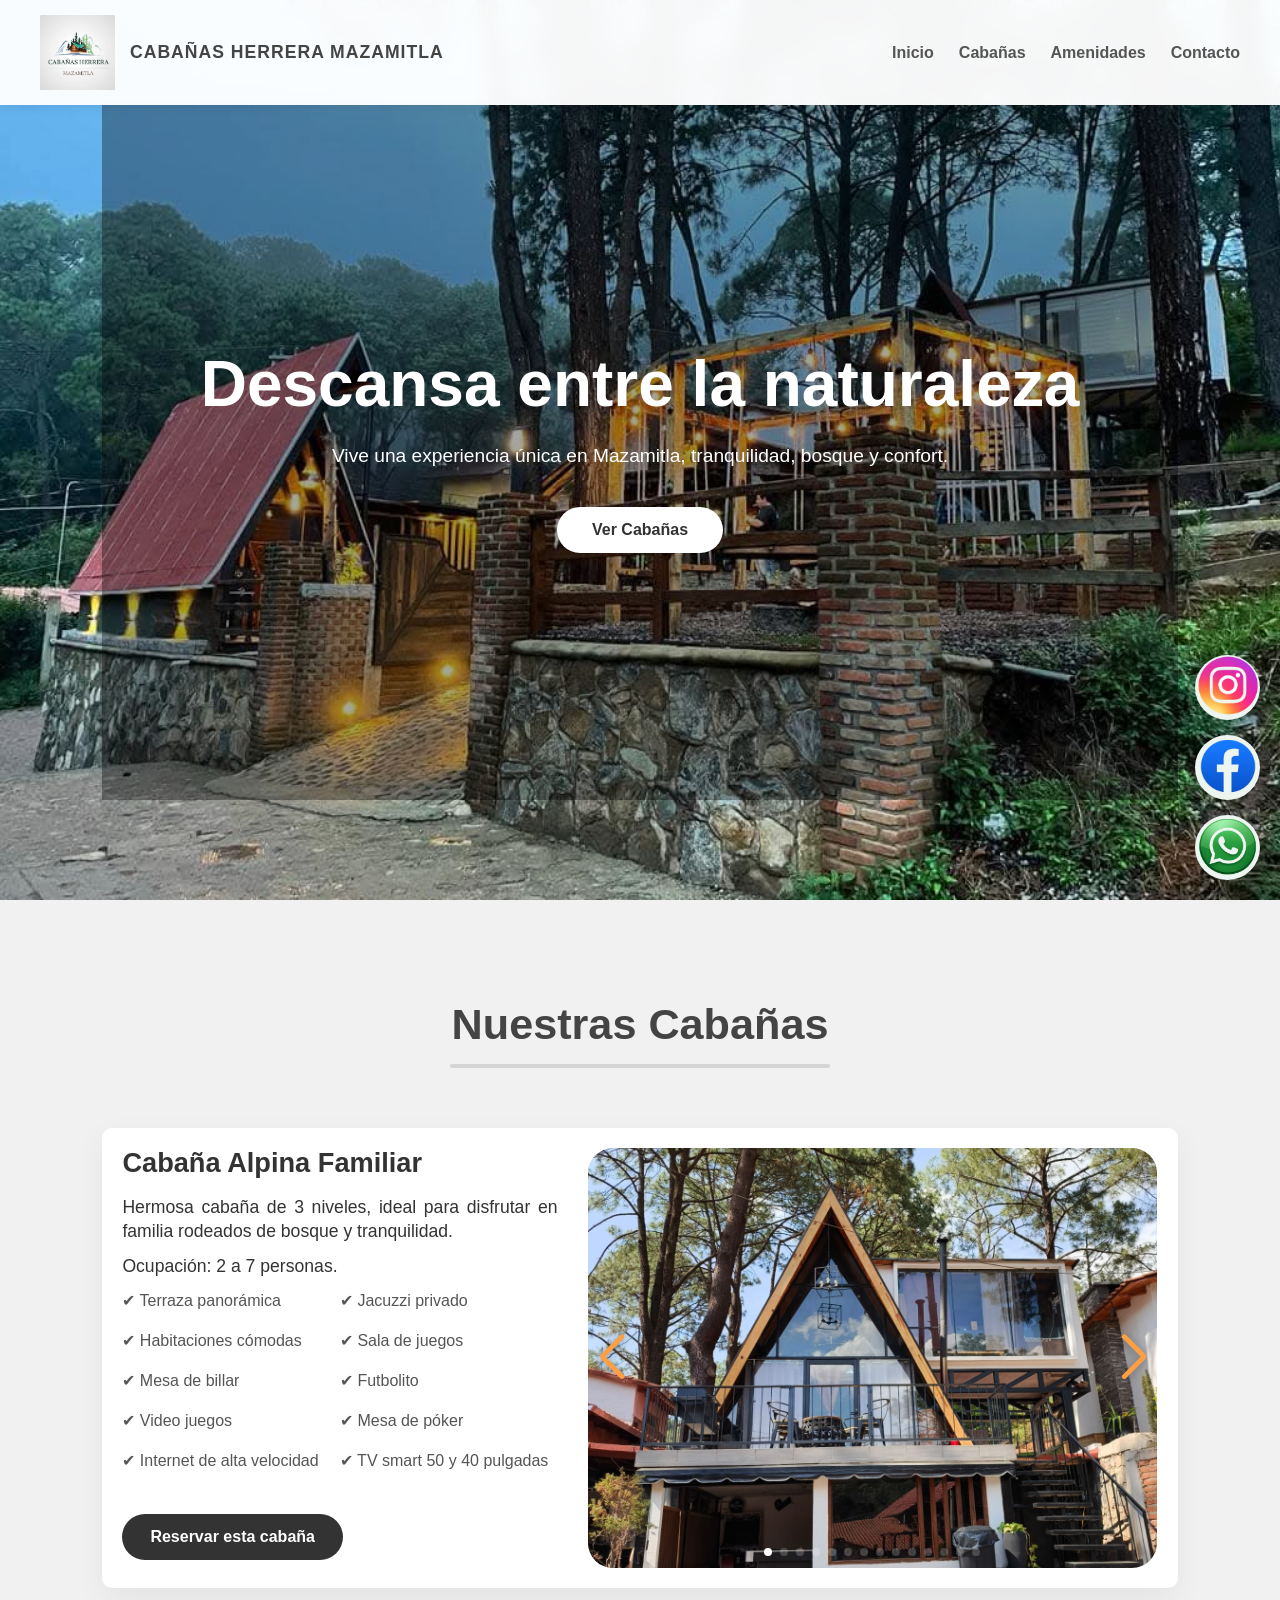
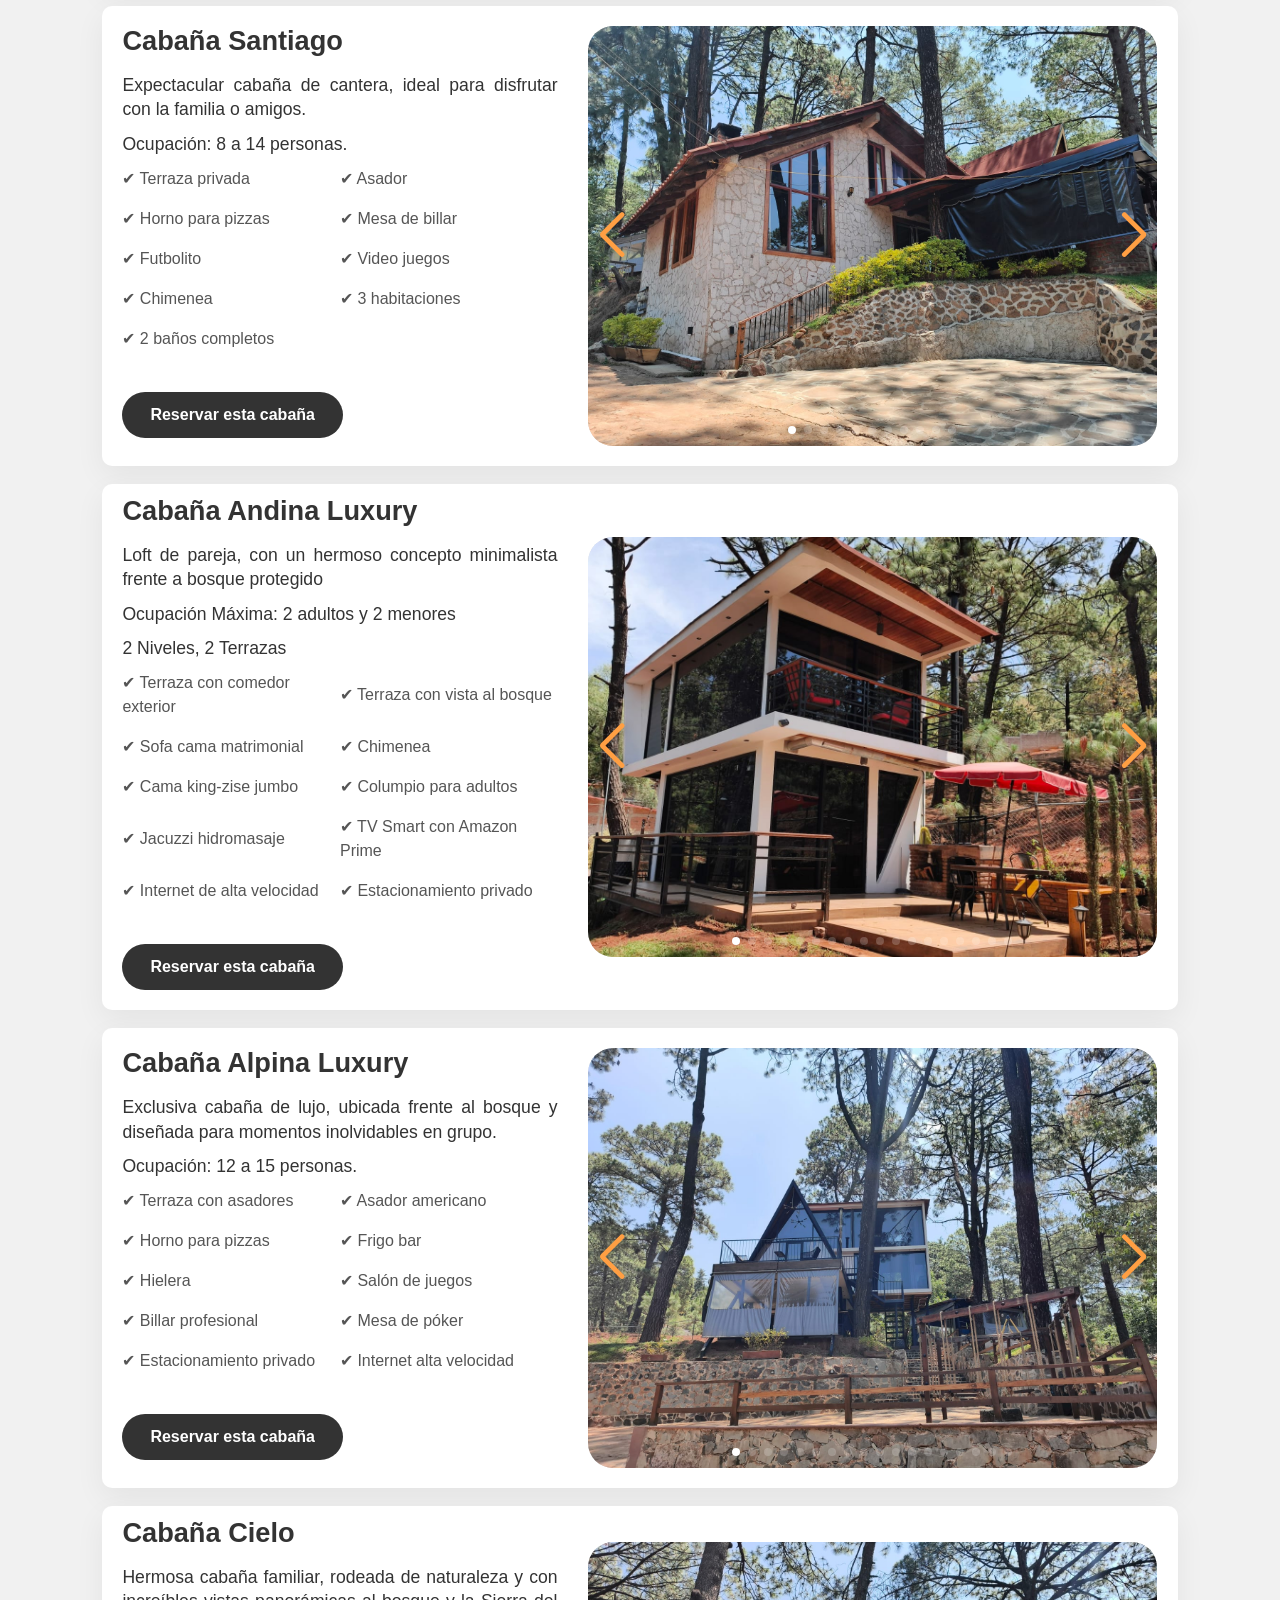
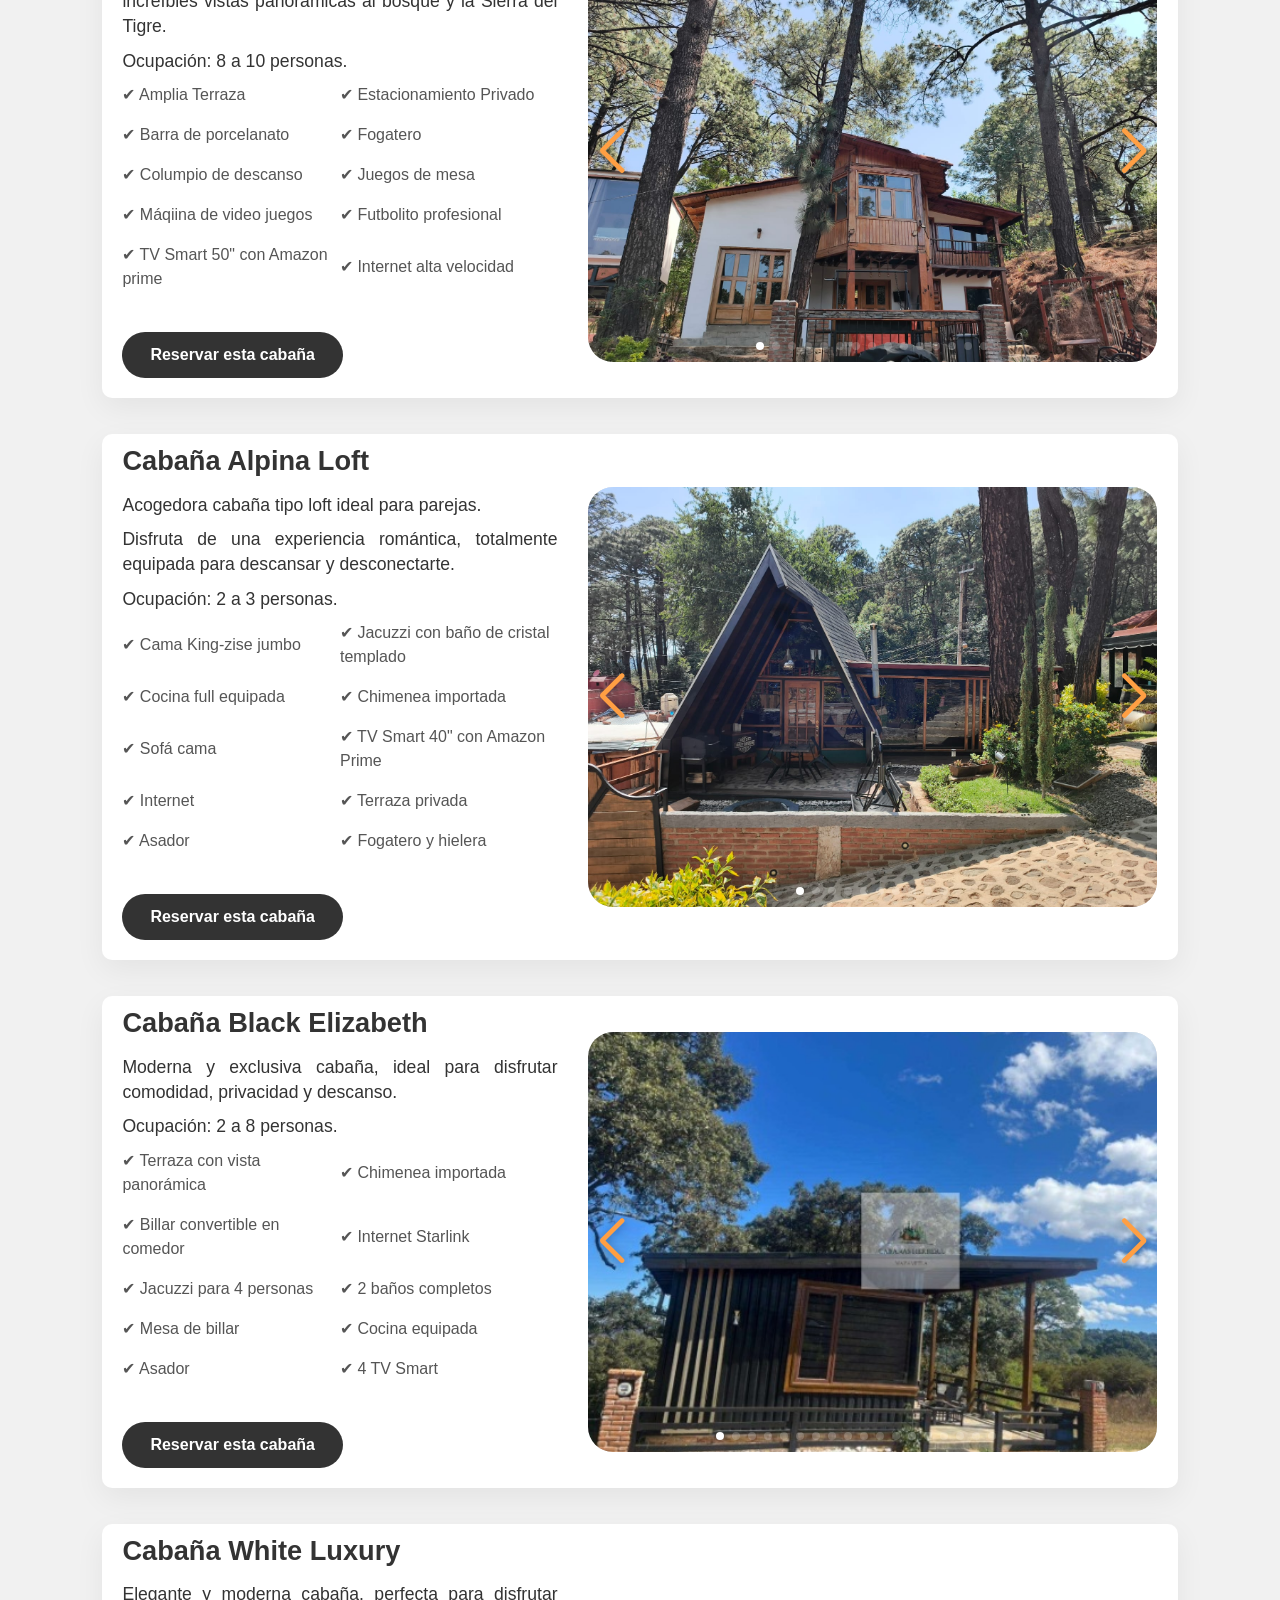
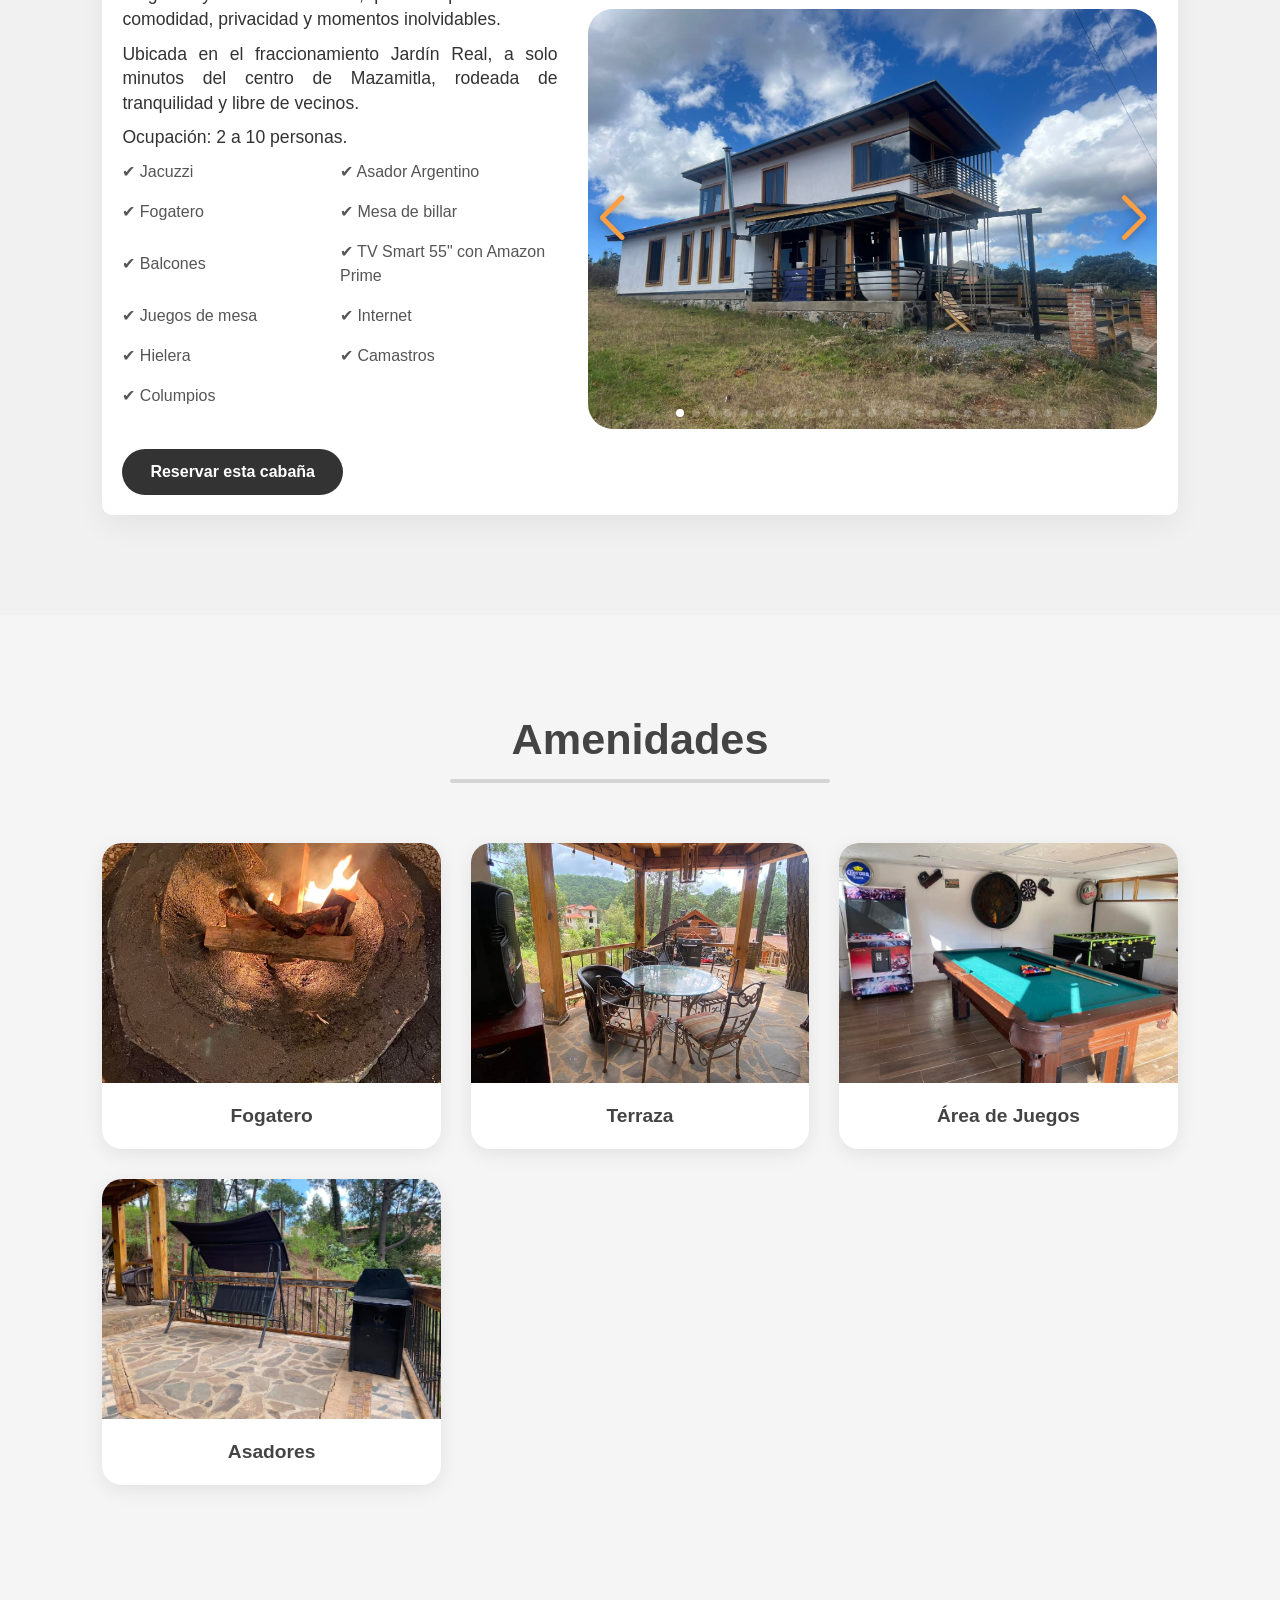
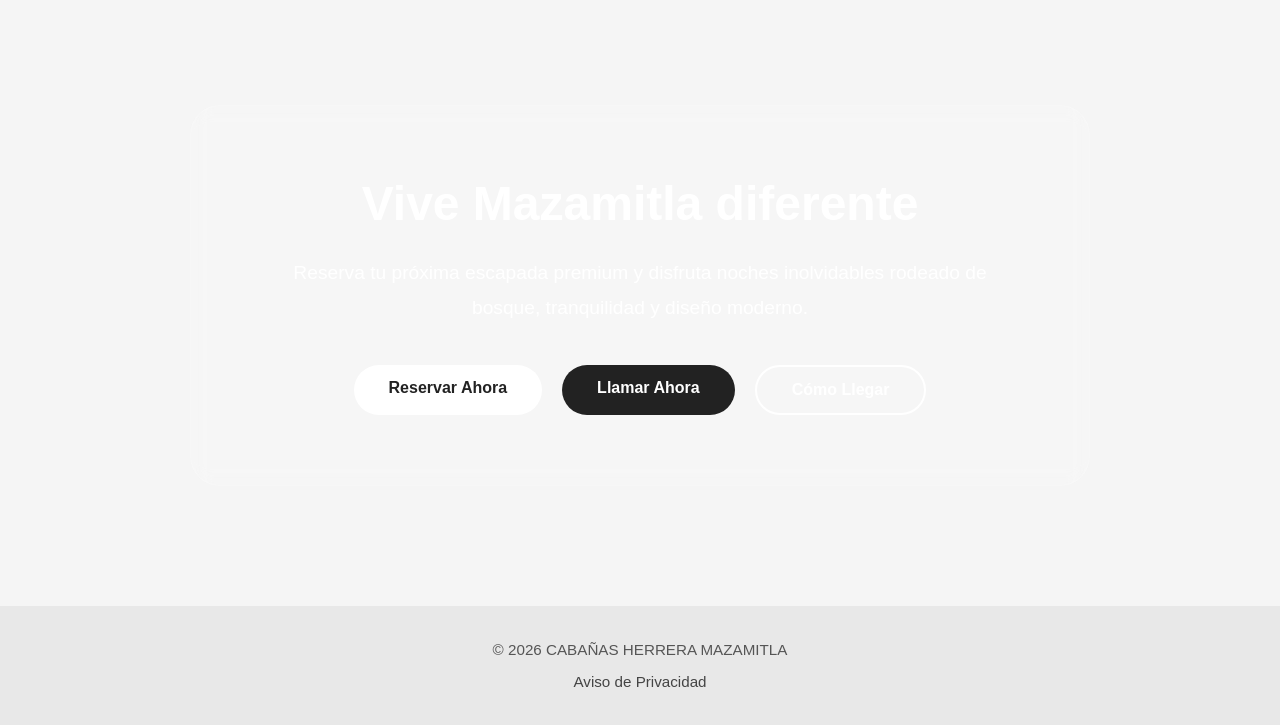
==== commit fa364b3a: "Add files via upload" ====
--- a/index.html
+++ b/index.html
@@ -7,8 +7,12 @@
 
     <link rel="stylesheet" href="css/style.css">
 
-    <link rel="stylesheet"
-        href="https://cdn.jsdelivr.net/npm/swiper@11/swiper-bundle.min.css"/>
+    <link rel="stylesheet" href="https://cdn.jsdelivr.net/npm/swiper@11/swiper-bundle.min.css"/>
+	
+	<script src="https://cdn.jsdelivr.net/npm/@fancyapps/ui/dist/fancybox/fancybox.umd.js"></script>
+		
+	<link rel="stylesheet" href="https://cdn.jsdelivr.net/npm/@fancyapps/ui/dist/fancybox/fancybox.css"/>
+	
 </head>
 
 <body>
@@ -94,65 +98,94 @@
 			
             <div class="cabana-galeria">
 
-                <div class="swiper mySwiper">
-
+				<div class="swiper swiper-alpina-familiar">
                     <div class="swiper-wrapper">
 
                         <div class="swiper-slide">
-                            <img src="img/alpina_familiar_1.jpg" alt="">
-                        </div>
-
-                        <div class="swiper-slide">
-                            <img src="img/alpina_familiar_2.jpg" alt="">
-                        </div>
-
-                        <div class="swiper-slide">
-                            <img src="img/alpina_familiar_3.jpg" alt="">
-                        </div>
-						
-						<div class="swiper-slide">
-                            <img src="img/alpina_familiar_4.jpg" alt="">
-                        </div>
-						
-						<div class="swiper-slide">
-                            <img src="img/alpina_familiar_5.jpg" alt="">
-                        </div>
-						
-						<div class="swiper-slide">
-                            <img src="img/alpina_familiar_6.jpg" alt="">
-                        </div>
-						
-						<div class="swiper-slide">
-                            <img src="img/alpina_familiar_7.jpg" alt="">
-                        </div>
-						
-						<div class="swiper-slide">
-                            <img src="img/alpina_familiar_8.jpg" alt="">
-                        </div>
-						
-						<div class="swiper-slide">
-                            <img src="img/alpina_familiar_9.jpg" alt="">
-                        </div>
-						
-						<div class="swiper-slide">
-                            <img src="img/alpina_familiar_10.jpg" alt="">
-                        </div>
-						
-						<div class="swiper-slide">
-                            <img src="img/alpina_familiar_11.jpg" alt="">
-                        </div>
-						
-						<div class="swiper-slide">
-                            <img src="img/alpina_familiar_12.jpg" alt="">
-                        </div>
-						
-						<div class="swiper-slide">
-                            <img src="img/alpina_familiar_13.jpg" alt="">
-                        </div>
-						
-						<div class="swiper-slide">
-                            <img src="img/alpina_familiar_14.jpg" alt="">
-                        </div>
+							<a href="img/alpina_familiar_1.jpg" data-fancybox="alpina-familiar">
+								<img src="img/alpina_familiar_1.jpg" alt="">
+							</a>
+						</div>
+						
+						<div class="swiper-slide">
+							<a href="img/alpina_familiar_2.jpg" data-fancybox="alpina-familiar">
+								<img src="img/alpina_familiar_2.jpg" alt="">
+							</a>
+						</div>
+						
+						<div class="swiper-slide">
+							<a href="img/alpina_familiar_3.jpg" data-fancybox="alpina-familiar">
+								<img src="img/alpina_familiar_3.jpg" alt="">
+							</a>
+						</div>
+						
+						<div class="swiper-slide">
+							<a href="img/alpina_familiar_4.jpg" data-fancybox="alpina-familiar">
+								<img src="img/alpina_familiar_4.jpg" alt="">
+							</a>
+						</div>
+						
+						<div class="swiper-slide">
+							<a href="img/alpina_familiar_5.jpg" data-fancybox="alpina-familiar">
+								<img src="img/alpina_familiar_5.jpg" alt="">
+							</a>
+						</div>
+						
+						<div class="swiper-slide">
+							<a href="img/alpina_familiar_6.jpg" data-fancybox="alpina-familiar">
+								<img src="img/alpina_familiar_6.jpg" alt="">
+							</a>
+						</div>
+						
+						<div class="swiper-slide">
+							<a href="img/alpina_familiar_7.jpg" data-fancybox="alpina-familiar">
+								<img src="img/alpina_familiar_7.jpg" alt="">
+							</a>
+						</div>
+						
+						<div class="swiper-slide">
+							<a href="img/alpina_familiar_8.jpg" data-fancybox="alpina-familiar">
+								<img src="img/alpina_familiar_8.jpg" alt="">
+							</a>
+						</div>
+						
+						<div class="swiper-slide">
+							<a href="img/alpina_familiar_9.jpg" data-fancybox="alpina-familiar">
+								<img src="img/alpina_familiar_9.jpg" alt="">
+							</a>
+						</div>
+						
+						<div class="swiper-slide">
+							<a href="img/alpina_familiar_10.jpg" data-fancybox="alpina-familiar">
+								<img src="img/alpina_familiar_10.jpg" alt="">
+							</a>
+						</div>
+						
+						<div class="swiper-slide">
+							<a href="img/alpina_familiar_11.jpg" data-fancybox="alpina-familiar">
+								<img src="img/alpina_familiar_11.jpg" alt="">
+							</a>
+						</div>
+						
+						<div class="swiper-slide">
+							<a href="img/alpina_familiar_12.jpg" data-fancybox="alpina-familiar">
+								<img src="img/alpina_familiar_12.jpg" alt="">
+							</a>
+						</div>
+						
+						<div class="swiper-slide">
+							<a href="img/alpina_familiar_13.jpg" data-fancybox="alpina-familiar">
+								<img src="img/alpina_familiar_13.jpg" alt="">
+							</a>
+						</div>
+						
+						<div class="swiper-slide">
+							<a href="img/alpina_familiar_14.jpg" data-fancybox="alpina-familiar">
+								<img src="img/alpina_familiar_14.jpg" alt="">
+							</a>
+						</div>
+
+
 
                     </div>
 
@@ -200,53 +233,68 @@
 			
             <div class="cabana-galeria">
 
-                <div class="swiper mySwiper">
+                <div class="swiper swiper-santiago">
 
                     <div class="swiper-wrapper">
 
-                        <div class="swiper-slide">
-                            <img src="img/santiago_1.jpg" alt="">
-                        </div>
-
-                        <div class="swiper-slide">
-                            <img src="img/santiago_2.jpg" alt="">
-                        </div>
-
-                        <div class="swiper-slide">
-                            <img src="img/santiago_3.jpg" alt="">
-                        </div>
-						
-						<div class="swiper-slide">
-                            <img src="img/santiago_4.jpg" alt="">
-                        </div>
-						
-						<div class="swiper-slide">
-                            <img src="img/santiago_5.jpg" alt="">
-                        </div>
-						
-						<div class="swiper-slide">
-                            <img src="img/santiago_6.jpg" alt="">
-                        </div>
-						
-						<div class="swiper-slide">
-                            <img src="img/santiago_7.jpg" alt="">
-                        </div>
-						
-						<div class="swiper-slide">
-                            <img src="img/santiago_8.jpg" alt="">
-                        </div>
-						
-						<div class="swiper-slide">
-                            <img src="img/santiago_9.jpg" alt="">
-                        </div>
-						
-						<div class="swiper-slide">
-                            <img src="img/santiago_10.jpg" alt="">
-                        </div>
-						
-						<div class="swiper-slide">
-                            <img src="img/santiago_11.jpg" alt="">
-                        </div>
+       					<div class="swiper-slide">
+							<a href="img/santiago_1.jpg" data-fancybox="santiago">
+								<img src="img/santiago_1.jpg" alt="">
+							</a>
+						</div>
+						
+						<div class="swiper-slide">
+							<a href="img/santiago_2.jpg" data-fancybox="santiago">
+								<img src="img/santiago_2.jpg" alt="">
+							</a>
+						</div>
+						<div class="swiper-slide">
+							<a href="img/santiago_3.jpg" data-fancybox="santiago">
+								<img src="img/santiago_3.jpg" alt="">
+							</a>
+						</div>
+						<div class="swiper-slide">
+							<a href="img/santiago_4.jpg" data-fancybox="santiago">
+								<img src="img/santiago_4.jpg" alt="">
+							</a>
+						</div>
+						<div class="swiper-slide">
+							<a href="img/santiago_5.jpg" data-fancybox="santiago">
+								<img src="img/santiago_5.jpg" alt="">
+							</a>
+						</div>
+						<div class="swiper-slide">
+							<a href="img/santiago_6.jpg" data-fancybox="santiago">
+								<img src="img/santiago_6.jpg" alt="">
+							</a>
+						</div>
+						<div class="swiper-slide">
+							<a href="img/santiago_7.jpg" data-fancybox="santiago">
+								<img src="img/santiago_7.jpg" alt="">
+							</a>
+						</div>
+						<div class="swiper-slide">
+							<a href="img/santiago_8.jpg" data-fancybox="santiago">
+								<img src="img/santiago_8.jpg" alt="">
+							</a>
+						</div>
+						<div class="swiper-slide">
+							<a href="img/santiago_9.jpg" data-fancybox="santiago">
+								<img src="img/santiago_9.jpg" alt="">
+							</a>
+						</div>
+						<div class="swiper-slide">
+							<a href="img/santiago_10.jpg" data-fancybox="santiago">
+								<img src="img/santiago_10.jpg" alt="">
+							</a>
+						</div>
+						<div class="swiper-slide">
+							<a href="img/santiago_11.jpg" data-fancybox="santiago">
+								<img src="img/santiago_11.jpg" alt="">
+							</a>
+						</div>
+						
+
 					
                     </div>
 
@@ -296,81 +344,102 @@
 			
             <div class="cabana-galeria">
 
-                <div class="swiper mySwiper">
+                <div class="swiper swiper-andina">
 
                     <div class="swiper-wrapper">
 
                         <div class="swiper-slide">
-                            <img src="img/andina_luxury_1.jpg" alt="">
-                        </div>
-						
-						<div class="swiper-slide">
-                            <img src="img/andina_luxury_2.jpg" alt="">
-                        </div>
-						
-						<div class="swiper-slide">
-                            <img src="img/andina_luxury_3.jpg" alt="">
-                        </div>
-						
-						<div class="swiper-slide">
-                            <img src="img/andina_luxury_4.jpg" alt="">
-                        </div>
-						
-						<div class="swiper-slide">
-                            <img src="img/andina_luxury_5.jpg" alt="">
-                        </div>
-						
-						<div class="swiper-slide">
-                            <img src="img/andina_luxury_6.jpg" alt="">
-                        </div>
-						
-						<div class="swiper-slide">
-                            <img src="img/andina_luxury_7.jpg" alt="">
-                        </div>
-						
-						<div class="swiper-slide">
-                            <img src="img/andina_luxury_8.jpg" alt="">
-                        </div>
-						
-						<div class="swiper-slide">
-                            <img src="img/andina_luxury_9.jpg" alt="">
-                        </div>
-						
-						<div class="swiper-slide">
-                            <img src="img/andina_luxury_10.jpg" alt="">
-                        </div>
-						
-						<div class="swiper-slide">
-                            <img src="img/andina_luxury_11.jpg" alt="">
-                        </div>
-						
-						<div class="swiper-slide">
-                            <img src="img/andina_luxury_12.jpg" alt="">
-                        </div>
-						
-						<div class="swiper-slide">
-                            <img src="img/andina_luxury_13.jpg" alt="">
-                        </div>
-						
-						<div class="swiper-slide">
-                            <img src="img/andina_luxury_14.jpg" alt="">
-                        </div>
-						
-						<div class="swiper-slide">
-                            <img src="img/andina_luxury_15.jpg" alt="">
-                        </div>
-						
-						<div class="swiper-slide">
-                            <img src="img/andina_luxury_16.jpg" alt="">
-                        </div>
-						
-						<div class="swiper-slide">
-                            <img src="img/andina_luxury_17.jpg" alt="">
-                        </div>
-						
-						<div class="swiper-slide">
-                            <img src="img/andina_luxury_18.jpg" alt="">
-                        </div>
+							<a href="img/andina_luxury_1.jpg" data-fancybox="andina">
+								<img src="img/andina_luxury_1.jpg" alt="">
+							</a>
+						</div>
+						
+						<div class="swiper-slide">
+							<a href="img/andina_luxury_2.jpg" data-fancybox="andina">
+								<img src="img/andina_luxury_2.jpg" alt="">
+							</a>
+						</div>
+						<div class="swiper-slide">
+							<a href="img/andina_luxury_3.jpg" data-fancybox="andina">
+								<img src="img/andina_luxury_3.jpg" alt="">
+							</a>
+						</div>
+						<div class="swiper-slide">
+							<a href="img/andina_luxury_4.jpg" data-fancybox="andina">
+								<img src="img/andina_luxury_4.jpg" alt="">
+							</a>
+						</div>
+						<div class="swiper-slide">
+							<a href="img/andina_luxury_5.jpg" data-fancybox="andina">
+								<img src="img/andina_luxury_5.jpg" alt="">
+							</a>
+						</div>
+						<div class="swiper-slide">
+							<a href="img/andina_luxury_6.jpg" data-fancybox="andina">
+								<img src="img/andina_luxury_6.jpg" alt="">
+							</a>
+						</div>
+						<div class="swiper-slide">
+							<a href="img/andina_luxury_7.jpg" data-fancybox="andina">
+								<img src="img/andina_luxury_7.jpg" alt="">
+							</a>
+						</div>
+						<div class="swiper-slide">
+							<a href="img/andina_luxury_8.jpg" data-fancybox="andina">
+								<img src="img/andina_luxury_8.jpg" alt="">
+							</a>
+						</div>
+						<div class="swiper-slide">
+							<a href="img/andina_luxury_9.jpg" data-fancybox="andina">
+								<img src="img/andina_luxury_9.jpg" alt="">
+							</a>
+						</div>
+						<div class="swiper-slide">
+							<a href="img/andina_luxury_10.jpg" data-fancybox="andina">
+								<img src="img/andina_luxury_10.jpg" alt="">
+							</a>
+						</div>
+						<div class="swiper-slide">
+							<a href="img/andina_luxury_11.jpg" data-fancybox="andina">
+								<img src="img/andina_luxury_11.jpg" alt="">
+							</a>
+						</div>
+						<div class="swiper-slide">
+							<a href="img/andina_luxury_12.jpg" data-fancybox="andina">
+								<img src="img/andina_luxury_12.jpg" alt="">
+							</a>
+						</div>
+						<div class="swiper-slide">
+							<a href="img/andina_luxury_13.jpg" data-fancybox="andina">
+								<img src="img/andina_luxury_13.jpg" alt="">
+							</a>
+						</div>
+						<div class="swiper-slide">
+							<a href="img/andina_luxury_14.jpg" data-fancybox="andina">
+								<img src="img/andina_luxury_14.jpg" alt="">
+							</a>
+						</div>
+						<div class="swiper-slide">
+							<a href="img/andina_luxury_15.jpg" data-fancybox="andina">
+								<img src="img/andina_luxury_15.jpg" alt="">
+							</a>
+						</div>
+						<div class="swiper-slide">
+							<a href="img/andina_luxury_16.jpg" data-fancybox="andina">
+								<img src="img/andina_luxury_16.jpg" alt="">
+							</a>
+						</div>
+						<div class="swiper-slide">
+							<a href="img/andina_luxury_17.jpg" data-fancybox="andina">
+								<img src="img/andina_luxury_17.jpg" alt="">
+							</a>
+						</div>
+						<div class="swiper-slide">
+							<a href="img/andina_luxury_18.jpg" data-fancybox="andina">
+								<img src="img/andina_luxury_18.jpg" alt="">
+							</a>
+						</div>
+						
 
                     </div>
 
@@ -417,84 +486,121 @@
 
             </div>
 			
-			            <div class="cabana-galeria">
-
-                <div class="swiper mySwiper">
+			<div class="cabana-galeria">
+
+                <div class="swiper swiper-alpina-luxury">
 
                     <div class="swiper-wrapper">
 
                         <div class="swiper-slide">
-                            <img src="img/alpina_luxury_1.jpg" alt="">
-                        </div>
-						
-						<div class="swiper-slide">
-                            <img src="img/alpina_luxury_2.jpg" alt="">
-                        </div>
-						
-						<div class="swiper-slide">
-                            <img src="img/alpina_luxury_3.jpg" alt="">
-                        </div>
-						
-						<div class="swiper-slide">
-                            <img src="img/alpina_luxury_4.jpg" alt="">
-                        </div>
-						
-						<div class="swiper-slide">
-                            <img src="img/alpina_luxury_5.jpg" alt="">
-                        </div>
-						
-						<div class="swiper-slide">
-                            <img src="img/alpina_luxury_6.jpg" alt="">
-                        </div>
-						
-						<div class="swiper-slide">
-                            <img src="img/alpina_luxury_7.jpg" alt="">
-                        </div>
-						
-						<div class="swiper-slide">
-                            <img src="img/alpina_luxury_8.jpg" alt="">
-                        </div>
-						
-						<div class="swiper-slide">
-                            <img src="img/alpina_luxury_9.jpg" alt="">
-                        </div>
-						
-						<div class="swiper-slide">
-                            <img src="img/alpina_luxury_10.jpg" alt="">
-                        </div>
-						
-						<div class="swiper-slide">
-                            <img src="img/alpina_luxury_11.jpg" alt="">
-                        </div>
-						
-						<div class="swiper-slide">
-                            <img src="img/alpina_luxury_12.jpg" alt="">
-                        </div>
-						
-						<div class="swiper-slide">
-                            <img src="img/alpina_luxury_13.jpg" alt="">
-                        </div>
-						
-						<div class="swiper-slide">
-                            <img src="img/alpina_luxury_14.jpg" alt="">
-                        </div>
-						
-						<div class="swiper-slide">
-                            <img src="img/alpina_luxury_15.jpg" alt="">
-                        </div>
-						
-						<div class="swiper-slide">
-                            <img src="img/alpina_luxury_16.jpg" alt="">
-                        </div>
-						
-						<div class="swiper-slide">
-                            <img src="img/alpina_luxury_17.jpg" alt="">
-                        </div>
-						
-						<div class="swiper-slide">
-                            <img src="img/alpina_luxury_18.jpg" alt="">
-                        </div>
-
+							<a href="img/alpina_luxury_1.jpg" data-fancybox="alpina-luxury">
+								<img src="img/alpina_luxury_1.jpg" alt="">
+							</a>
+						</div>
+						
+						<div class="swiper-slide">
+							<a href="img/alpina_luxury_2.jpg" data-fancybox="alpina-luxury">
+								<img src="img/alpina_luxury_2.jpg" alt="">
+							</a>
+						</div>
+						
+						<div class="swiper-slide">
+							<a href="img/alpina_luxury_3.jpg" data-fancybox="alpina-luxury">
+								<img src="img/alpina_luxury_3.jpg" alt="">
+							</a>
+						</div>
+						
+						<div class="swiper-slide">
+							<a href="img/alpina_luxury_4.jpg" data-fancybox="alpina-luxury">
+								<img src="img/alpina_luxury_4.jpg" alt="">
+							</a>
+						</div>
+						
+						<div class="swiper-slide">
+							<a href="img/alpina_luxury_5.jpg" data-fancybox="alpina-luxury">
+								<img src="img/alpina_luxury_5.jpg" alt="">
+							</a>
+						</div>
+						
+						<div class="swiper-slide">
+							<a href="img/alpina_luxury_6.jpg" data-fancybox="alpina-luxury">
+								<img src="img/alpina_luxury_6.jpg" alt="">
+							</a>
+						</div>
+						
+						<div class="swiper-slide">
+							<a href="img/alpina_luxury_7.jpg" data-fancybox="alpina-luxury">
+								<img src="img/alpina_luxury_7.jpg" alt="">
+							</a>
+						</div>
+						
+						<div class="swiper-slide">
+							<a href="img/alpina_luxury_8.jpg" data-fancybox="alpina-luxury">
+								<img src="img/alpina_luxury_8.jpg" alt="">
+							</a>
+						</div>
+						
+						<div class="swiper-slide">
+							<a href="img/alpina_luxury_9.jpg" data-fancybox="alpina-luxury">
+								<img src="img/alpina_luxury_9.jpg" alt="">
+							</a>
+						</div>
+						
+						<div class="swiper-slide">
+							<a href="img/alpina_luxury_10.jpg" data-fancybox="alpina-luxury">
+								<img src="img/alpina_luxury_10.jpg" alt="">
+							</a>
+						</div>
+						
+						<div class="swiper-slide">
+							<a href="img/alpina_luxury_11.jpg" data-fancybox="alpina-luxury">
+								<img src="img/alpina_luxury_11.jpg" alt="">
+							</a>
+						</div>
+						
+						<div class="swiper-slide">
+							<a href="img/alpina_luxury_12.jpg" data-fancybox="alpina-luxury">
+								<img src="img/alpina_luxury_12.jpg" alt="">
+							</a>
+						</div>
+						
+						<div class="swiper-slide">
+							<a href="img/alpina_luxury_13.jpg" data-fancybox="alpina-luxury">
+								<img src="img/alpina_luxury_13.jpg" alt="">
+							</a>
+						</div>
+						
+						<div class="swiper-slide">
+							<a href="img/alpina_luxury_14.jpg" data-fancybox="alpina-luxury">
+								<img src="img/alpina_luxury_14.jpg" alt="">
+							</a>
+						</div>
+						
+						<div class="swiper-slide">
+							<a href="img/alpina_luxury_15.jpg" data-fancybox="alpina-luxury">
+								<img src="img/alpina_luxury_15.jpg" alt="">
+							</a>
+						</div>
+						
+						<div class="swiper-slide">
+							<a href="img/alpina_luxury_16.jpg" data-fancybox="alpina-luxury">
+								<img src="img/alpina_luxury_16.jpg" alt="">
+							</a>
+						</div>
+						
+						<div class="swiper-slide">
+							<a href="img/alpina_luxury_17.jpg" data-fancybox="alpina-luxury">
+								<img src="img/alpina_luxury_17.jpg" alt="">
+							</a>
+						</div>
+						
+						<div class="swiper-slide">
+							<a href="img/alpina_luxury_18.jpg" data-fancybox="alpina-luxury">
+								<img src="img/alpina_luxury_18.jpg" alt="">
+							</a>
+						</div>
+						
+						
                     </div>
 
                     <div class="swiper-pagination"></div>
@@ -542,70 +648,101 @@
 			
             <div class="cabana-galeria">
 
-                <div class="swiper mySwiper">
+                <div class="swiper swiper-cielo">
 
                     <div class="swiper-wrapper">
 
                         <div class="swiper-slide">
-                            <img src="img/cielo_1.jpg" alt="">
-                        </div>
-
-                        <div class="swiper-slide">
-                            <img src="img/cielo_2.jpg" alt="">
-                        </div>
-
-                        <div class="swiper-slide">
-                            <img src="img/cielo_3.jpg" alt="">
-                        </div>
-						
-						<div class="swiper-slide">
-                            <img src="img/cielo_4.jpg" alt="">
-                        </div>
-						
-						<div class="swiper-slide">
-                            <img src="img/cielo_5.jpg" alt="">
-                        </div>
-						
-						<div class="swiper-slide">
-                            <img src="img/cielo_6.jpg" alt="">
-                        </div>
-						
-						<div class="swiper-slide">
-                            <img src="img/cielo_7.jpg" alt="">
-                        </div>
-						
-						<div class="swiper-slide">
-                            <img src="img/cielo_8.jpg" alt="">
-                        </div>
-						
-						<div class="swiper-slide">
-                            <img src="img/cielo_9.jpg" alt="">
-                        </div>
-						
-						<div class="swiper-slide">
-                            <img src="img/cielo_10.jpg" alt="">
-                        </div>
-						
-						<div class="swiper-slide">
-                            <img src="img/cielo_11.jpg" alt="">
-                        </div>
-						
-						<div class="swiper-slide">
-                            <img src="img/cielo_12.jpg" alt="">
-                        </div>
-						
-						<div class="swiper-slide">
-                            <img src="img/cielo_13.jpg" alt="">
-                        </div>
-						
-						<div class="swiper-slide">
-                            <img src="img/cielo_14.jpg" alt="">
-                        </div>
-						
-						<div class="swiper-slide">
-                            <img src="img/cielo_15.jpg" alt="">
-                        </div>
-
+							<a href="img/cielo_1.jpg" data-fancybox="cielo">
+								<img src="img/cielo_1.jpg" alt="">
+							</a>
+						</div>
+						
+						<div class="swiper-slide">
+							<a href="img/cielo_2.jpg" data-fancybox="cielo">
+								<img src="img/cielo_2.jpg" alt="">
+							</a>
+						</div>
+						
+						<div class="swiper-slide">
+							<a href="img/cielo_3.jpg" data-fancybox="cielo">
+								<img src="img/cielo_3.jpg" alt="">
+							</a>
+						</div>
+						
+						<div class="swiper-slide">
+							<a href="img/cielo_4.jpg" data-fancybox="cielo">
+								<img src="img/cielo_4.jpg" alt="">
+							</a>
+						</div>
+						
+						<div class="swiper-slide">
+							<a href="img/cielo_5.jpg" data-fancybox="cielo">
+								<img src="img/cielo_5.jpg" alt="">
+							</a>
+						</div>
+						
+						<div class="swiper-slide">
+							<a href="img/cielo_6.jpg" data-fancybox="cielo">
+								<img src="img/cielo_6.jpg" alt="">
+							</a>
+						</div>
+						
+						<div class="swiper-slide">
+							<a href="img/cielo_7.jpg" data-fancybox="cielo">
+								<img src="img/cielo_7.jpg" alt="">
+							</a>
+						</div>
+						
+						<div class="swiper-slide">
+							<a href="img/cielo_8.jpg" data-fancybox="cielo">
+								<img src="img/cielo_8.jpg" alt="">
+							</a>
+						</div>
+						
+						<div class="swiper-slide">
+							<a href="img/cielo_9.jpg" data-fancybox="cielo">
+								<img src="img/cielo_9.jpg" alt="">
+							</a>
+						</div>
+						
+						<div class="swiper-slide">
+							<a href="img/cielo_10.jpg" data-fancybox="cielo">
+								<img src="img/cielo_10.jpg" alt="">
+							</a>
+						</div>
+						
+						<div class="swiper-slide">
+							<a href="img/cielo_11.jpg" data-fancybox="cielo">
+								<img src="img/cielo_11.jpg" alt="">
+							</a>
+						</div>
+						
+						<div class="swiper-slide">
+							<a href="img/cielo_12.jpg" data-fancybox="cielo">
+								<img src="img/cielo_12.jpg" alt="">
+							</a>
+						</div>
+						
+						<div class="swiper-slide">
+							<a href="img/cielo_13.jpg" data-fancybox="cielo">
+								<img src="img/cielo_13.jpg" alt="">
+							</a>
+						</div>
+						
+						<div class="swiper-slide">
+							<a href="img/cielo_14.jpg" data-fancybox="cielo">
+								<img src="img/cielo_14.jpg" alt="">
+							</a>
+						</div>
+						
+						<div class="swiper-slide">
+							<a href="img/cielo_15.jpg" data-fancybox="cielo">
+								<img src="img/cielo_15.jpg" alt="">
+							</a>
+						</div>
+						
+              
                     </div>
 
                     <div class="swiper-pagination"></div>
@@ -655,50 +792,71 @@
 			
             <div class="cabana-galeria">
 
-                <div class="swiper mySwiper">
+                <div class="swiper swiper-loft">
 
                     <div class="swiper-wrapper">
 
                         <div class="swiper-slide">
-                            <img src="img/alpina_loft_1.jpg" alt="">
-                        </div>
-
-                        <div class="swiper-slide">
-                            <img src="img/alpina_loft_2.jpg" alt="">
-                        </div>
-
-                        <div class="swiper-slide">
-                            <img src="img/alpina_loft_3.jpg" alt="">
-                        </div>
-						
-						<div class="swiper-slide">
-                            <img src="img/alpina_loft_4.jpg" alt="">
-                        </div>
-						
-						<div class="swiper-slide">
-                            <img src="img/alpina_loft_5.jpg" alt="">
-                        </div>
-						
-						<div class="swiper-slide">
-                            <img src="img/alpina_loft_6.jpg" alt="">
-                        </div>
-						
-						<div class="swiper-slide">
-                            <img src="img/alpina_loft_7.jpg" alt="">
-                        </div>
-						
-						<div class="swiper-slide">
-                            <img src="img/alpina_loft_8.jpg" alt="">
-                        </div>
-						
-						<div class="swiper-slide">
-                            <img src="img/alpina_loft_9.jpg" alt="">
-                        </div>
-						
-						<div class="swiper-slide">
-                            <img src="img/alpina_loft_10.jpg" alt="">
-                        </div>
-
+							<a href="img/alpina_loft_1.jpg" data-fancybox="loft">
+								<img src="img/alpina_loft_1.jpg" alt="">
+							</a>
+						</div>
+						
+						<div class="swiper-slide">
+							<a href="img/alpina_loft_2.jpg" data-fancybox="loft">
+								<img src="img/alpina_loft_2.jpg" alt="">
+							</a>
+						</div>
+						
+						<div class="swiper-slide">
+							<a href="img/alpina_loft_3.jpg" data-fancybox="loft">
+								<img src="img/alpina_loft_3.jpg" alt="">
+							</a>
+						</div>
+						
+						<div class="swiper-slide">
+							<a href="img/alpina_loft_4.jpg" data-fancybox="loft">
+								<img src="img/alpina_loft_4.jpg" alt="">
+							</a>
+						</div>
+						
+						<div class="swiper-slide">
+							<a href="img/alpina_loft_5.jpg" data-fancybox="loft">
+								<img src="img/alpina_loft_5.jpg" alt="">
+							</a>
+						</div>
+						
+						<div class="swiper-slide">
+							<a href="img/alpina_loft_6.jpg" data-fancybox="loft">
+								<img src="img/alpina_loft_6.jpg" alt="">
+							</a>
+						</div>
+						
+						<div class="swiper-slide">
+							<a href="img/alpina_loft_7.jpg" data-fancybox="loft">
+								<img src="img/alpina_loft_7.jpg" alt="">
+							</a>
+						</div>
+						
+						<div class="swiper-slide">
+							<a href="img/alpina_loft_8.jpg" data-fancybox="loft">
+								<img src="img/alpina_loft_8.jpg" alt="">
+							</a>
+						</div>
+						
+						<div class="swiper-slide">
+							<a href="img/alpina_loft_9.jpg" data-fancybox="loft">
+								<img src="img/alpina_loft_9.jpg" alt="">
+							</a>
+						</div>
+						
+						<div class="swiper-slide">
+							<a href="img/alpina_loft_10.jpg" data-fancybox="loft">
+								<img src="img/alpina_loft_10.jpg" alt="">
+							</a>
+						</div>
+
+                        
                     </div>
 
                     <div class="swiper-pagination"></div>
@@ -747,89 +905,130 @@
 			
             <div class="cabana-galeria">
 
-                <div class="swiper mySwiper">
+                <div class="swiper swiper-black">
 
                     <div class="swiper-wrapper">
 
                         <div class="swiper-slide">
-                            <img src="img/black_elizabeth_1.jpg" alt="">
-                        </div>
-
-                        <div class="swiper-slide">
-                            <img src="img/black_elizabeth_2.jpg" alt="">
-                        </div>
-
-                        <div class="swiper-slide">
-                            <img src="img/black_elizabeth_3.jpg" alt="">
-                        </div>
-						
-						<div class="swiper-slide">
-                            <img src="img/black_elizabeth_4.jpg" alt="">
-                        </div>
-						
-						<div class="swiper-slide">
-                            <img src="img/black_elizabeth_5.jpg" alt="">
-                        </div>
-						
-						<div class="swiper-slide">
-                            <img src="img/black_elizabeth_6.jpg" alt="">
-                        </div>
-						
-						<div class="swiper-slide">
-                            <img src="img/black_elizabeth_7.jpg" alt="">
-                        </div>
-						
-						<div class="swiper-slide">
-                            <img src="img/black_elizabeth_8.jpg" alt="">
-                        </div>
-						
-						<div class="swiper-slide">
-                            <img src="img/black_elizabeth_9.jpg" alt="">
-                        </div>
-						
-						<div class="swiper-slide">
-                            <img src="img/black_elizabeth_10.jpg" alt="">
-                        </div>
-						
-						<div class="swiper-slide">
-                            <img src="img/black_elizabeth_11.jpg" alt="">
-                        </div>
-						
-						<div class="swiper-slide">
-                            <img src="img/black_elizabeth_12.jpg" alt="">
-                        </div>
-						
-						<div class="swiper-slide">
-                            <img src="img/black_elizabeth_13.jpg" alt="">
-                        </div>
-						
-						<div class="swiper-slide">
-                            <img src="img/black_elizabeth_14.jpg" alt="">
-                        </div>
-						
-						<div class="swiper-slide">
-                            <img src="img/black_elizabeth_15.jpg" alt="">
-                        </div>
-						
-						<div class="swiper-slide">
-                            <img src="img/black_elizabeth_16.jpg" alt="">
-                        </div>
-						
-						<div class="swiper-slide">
-                            <img src="img/black_elizabeth_17.jpg" alt="">
-                        </div>
-						
-						<div class="swiper-slide">
-                            <img src="img/black_elizabeth_18.jpg" alt="">
-                        </div>
-						
-						<div class="swiper-slide">
-                            <img src="img/black_elizabeth_19.jpg" alt="">
-                        </div>
-						
-						<div class="swiper-slide">
-                            <img src="img/black_elizabeth_20.jpg" alt="">
-                        </div>
+							<a href="img/black_elizabeth_1.jpg" data-fancybox="black">
+								<img src="img/black_elizabeth_1.jpg" alt="">
+							</a>
+						</div>
+						
+						<div class="swiper-slide">
+							<a href="img/black_elizabeth_2.jpg" data-fancybox="black">
+								<img src="img/alpina_loft_2.jpg" alt="">
+							</a>
+						</div>
+						
+						<div class="swiper-slide">
+							<a href="img/black_elizabeth_3.jpg" data-fancybox="black">
+								<img src="img/alpina_loft_3.jpg" alt="">
+							</a>
+						</div>
+						
+						<div class="swiper-slide">
+							<a href="img/black_elizabeth_4.jpg" data-fancybox="black">
+								<img src="img/alpina_loft_4.jpg" alt="">
+							</a>
+						</div>
+						
+						<div class="swiper-slide">
+							<a href="img/black_elizabeth_5.jpg" data-fancybox="black">
+								<img src="img/alpina_loft_5.jpg" alt="">
+							</a>
+						</div>
+						
+						<div class="swiper-slide">
+							<a href="img/black_elizabeth_6.jpg" data-fancybox="black">
+								<img src="img/alpina_loft_6.jpg" alt="">
+							</a>
+						</div>
+						
+						<div class="swiper-slide">
+							<a href="img/black_elizabeth_7.jpg" data-fancybox="black">
+								<img src="img/alpina_loft_7.jpg" alt="">
+							</a>
+						</div>
+						
+						<div class="swiper-slide">
+							<a href="img/black_elizabeth_8.jpg" data-fancybox="black">
+								<img src="img/alpina_loft_8.jpg" alt="">
+							</a>
+						</div>
+						
+						<div class="swiper-slide">
+							<a href="img/black_elizabeth_9.jpg" data-fancybox="black">
+								<img src="img/alpina_loft_9.jpg" alt="">
+							</a>
+						</div>
+						
+						<div class="swiper-slide">
+							<a href="img/black_elizabeth_10.jpg" data-fancybox="black">
+								<img src="img/alpina_loft_10.jpg" alt="">
+							</a>
+						</div>
+						
+						<div class="swiper-slide">
+							<a href="img/black_elizabeth_11.jpg" data-fancybox="black">
+								<img src="img/alpina_loft_11.jpg" alt="">
+							</a>
+						</div>
+						
+						<div class="swiper-slide">
+							<a href="img/black_elizabeth_12.jpg" data-fancybox="black">
+								<img src="img/alpina_loft_12.jpg" alt="">
+							</a>
+						</div>
+						
+						<div class="swiper-slide">
+							<a href="img/black_elizabeth_13.jpg" data-fancybox="black">
+								<img src="img/alpina_loft_13.jpg" alt="">
+							</a>
+						</div>
+						
+						<div class="swiper-slide">
+							<a href="img/black_elizabeth_14.jpg" data-fancybox="black">
+								<img src="img/alpina_loft_14.jpg" alt="">
+							</a>
+						</div>
+						
+						<div class="swiper-slide">
+							<a href="img/black_elizabeth_15.jpg" data-fancybox="black">
+								<img src="img/alpina_loft_15.jpg" alt="">
+							</a>
+						</div>
+						
+						<div class="swiper-slide">
+							<a href="img/black_elizabeth_16.jpg" data-fancybox="black">
+								<img src="img/alpina_loft_16.jpg" alt="">
+							</a>
+						</div>
+						
+						<div class="swiper-slide">
+							<a href="img/black_elizabeth_17.jpg" data-fancybox="black">
+								<img src="img/alpina_loft_17.jpg" alt="">
+							</a>
+						</div>
+						
+						<div class="swiper-slide">
+							<a href="img/black_elizabeth_18.jpg" data-fancybox="black">
+								<img src="img/alpina_loft_18.jpg" alt="">
+							</a>
+						</div>
+						
+						<div class="swiper-slide">
+							<a href="img/black_elizabeth_19.jpg" data-fancybox="black">
+								<img src="img/alpina_loft_19.jpg" alt="">
+							</a>
+						</div>
+						
+						<div class="swiper-slide">
+							<a href="img/black_elizabeth_20.jpg" data-fancybox="black">
+								<img src="img/alpina_loft_20.jpg" alt="">
+							</a>
+						</div>
+
 						
                     </div>
 
@@ -882,106 +1081,160 @@
 			
             <div class="cabana-galeria">
 
-                <div class="swiper mySwiper">
+                <div class="swiper swiper-white">
 
                     <div class="swiper-wrapper">
 
                         <div class="swiper-slide">
-                            <img src="img/white_luxury_1.jpg" alt="">
-                        </div>
-
-                        <div class="swiper-slide">
-                            <img src="img/white_luxury_2.jpg" alt="">
-                        </div>
-
-                        <div class="swiper-slide">
-                            <img src="img/white_luxury_3.jpg" alt="">
-                        </div>
-						
-						<div class="swiper-slide">
-                            <img src="img/white_luxury_5.jpg" alt="">
-                        </div>
-						
-						<div class="swiper-slide">
-                            <img src="img/white_luxury_6.jpg" alt="">
-                        </div>
-						
-						<div class="swiper-slide">
-                            <img src="img/white_luxury_7.jpg" alt="">
-                        </div>
-						
-						<div class="swiper-slide">
-                            <img src="img/white_luxury_8.jpg" alt="">
-                        </div>
-						
-						<div class="swiper-slide">
-                            <img src="img/white_luxury_9.jpg" alt="">
-                        </div>
-						
-						<div class="swiper-slide">
-                            <img src="img/white_luxury_10.jpg" alt="">
-                        </div>
-						
-						<div class="swiper-slide">
-                            <img src="img/white_luxury_11.jpg" alt="">
-                        </div>
-						
-						<div class="swiper-slide">
-                            <img src="img/white_luxury_12.jpg" alt="">
-                        </div>
-						
-						<div class="swiper-slide">
-                            <img src="img/white_luxury_13.jpg" alt="">
-                        </div>
-						
-						<div class="swiper-slide">
-                            <img src="img/white_luxury_14.jpg" alt="">
-                        </div>
-						
-						<div class="swiper-slide">
-                            <img src="img/white_luxury_15.jpg" alt="">
-                        </div>
-						
-						<div class="swiper-slide">
-                            <img src="img/white_luxury_16.jpg" alt="">
-                        </div>
-						
-						<div class="swiper-slide">
-                            <img src="img/white_luxury_17.jpg" alt="">
-                        </div>
-						
-						<div class="swiper-slide">
-                            <img src="img/white_luxury_18.jpg" alt="">
-                        </div>
-						
-						<div class="swiper-slide">
-                            <img src="img/white_luxury_19.jpg" alt="">
-                        </div>
-						
-						<div class="swiper-slide">
-                            <img src="img/white_luxury_20.jpg" alt="">
-                        </div>
-						
-						<div class="swiper-slide">
-                            <img src="img/white_luxury_21.jpg" alt="">
-                        </div>
-						
-						<div class="swiper-slide">
-                            <img src="img/white_luxury_22.jpg" alt="">
-                        </div>
-						
-						<div class="swiper-slide">
-                            <img src="img/white_luxury_23.jpg" alt="">
-                        </div>
-						
-						<div class="swiper-slide">
-                            <img src="img/white_luxury_24.jpg" alt="">
-                        </div>
-						
-						<div class="swiper-slide">
-                            <img src="img/white_luxury_25.jpg" alt="">
-                        </div>
-						
+							<a href="img/white_luxury_1.jpg" data-fancybox="white">
+								<img src="img/white_luxury_1.jpg" alt="">
+							</a>
+						</div>
+						
+						<div class="swiper-slide">
+							<a href="img/white_luxury_2.jpg" data-fancybox="white">
+								<img src="img/white_luxury_2.jpg" alt="">
+							</a>
+						</div>
+						
+						<div class="swiper-slide">
+							<a href="img/white_luxury_3.jpg" data-fancybox="white">
+								<img src="img/white_luxury_3.jpg" alt="">
+							</a>
+						</div>
+						
+						<div class="swiper-slide">
+							<a href="img/white_luxury_4.jpg" data-fancybox="white">
+								<img src="img/white_luxury_4.jpg" alt="">
+							</a>
+						</div>
+						
+						<div class="swiper-slide">
+							<a href="img/white_luxury_5.jpg" data-fancybox="white">
+								<img src="img/white_luxury_5.jpg" alt="">
+							</a>
+						</div>
+						
+						<div class="swiper-slide">
+							<a href="img/white_luxury_6.jpg" data-fancybox="white">
+								<img src="img/white_luxury_6.jpg" alt="">
+							</a>
+						</div>
+						
+						<div class="swiper-slide">
+							<a href="img/white_luxury_7.jpg" data-fancybox="white">
+								<img src="img/white_luxury_7.jpg" alt="">
+							</a>
+						</div>
+						
+						<div class="swiper-slide">
+							<a href="img/white_luxury_8.jpg" data-fancybox="white">
+								<img src="img/white_luxury_8.jpg" alt="">
+							</a>
+						</div>
+						
+						<div class="swiper-slide">
+							<a href="img/white_luxury_9.jpg" data-fancybox="white">
+								<img src="img/white_luxury_9.jpg" alt="">
+							</a>
+						</div>
+						
+						<div class="swiper-slide">
+							<a href="img/white_luxury_10.jpg" data-fancybox="white">
+								<img src="img/white_luxury_10.jpg" alt="">
+							</a>
+						</div>
+						
+						<div class="swiper-slide">
+							<a href="img/white_luxury_11.jpg" data-fancybox="white">
+								<img src="img/white_luxury_11.jpg" alt="">
+							</a>
+						</div>
+						
+						<div class="swiper-slide">
+							<a href="img/white_luxury_12.jpg" data-fancybox="white">
+								<img src="img/white_luxury_12.jpg" alt="">
+							</a>
+						</div>
+						
+						<div class="swiper-slide">
+							<a href="img/white_luxury_13.jpg" data-fancybox="white">
+								<img src="img/white_luxury_13.jpg" alt="">
+							</a>
+						</div>
+						
+						<div class="swiper-slide">
+							<a href="img/white_luxury_14.jpg" data-fancybox="white">
+								<img src="img/white_luxury_14.jpg" alt="">
+							</a>
+						</div>
+						
+						<div class="swiper-slide">
+							<a href="img/white_luxury_15.jpg" data-fancybox="white">
+								<img src="img/white_luxury_15.jpg" alt="">
+							</a>
+						</div>
+						
+						<div class="swiper-slide">
+							<a href="img/white_luxury_16.jpg" data-fancybox="white">
+								<img src="img/white_luxury_16.jpg" alt="">
+							</a>
+						</div>
+						
+						<div class="swiper-slide">
+							<a href="img/white_luxury_17.jpg" data-fancybox="white">
+								<img src="img/white_luxury_17.jpg" alt="">
+							</a>
+						</div>
+						<div class="swiper-slide">
+							<a href="img/white_luxury_18.jpg" data-fancybox="white">
+								<img src="img/white_luxury_18.jpg" alt="">
+							</a>
+						</div>
+						
+						<div class="swiper-slide">
+							<a href="img/white_luxury_19.jpg" data-fancybox="white">
+								<img src="img/white_luxury_19.jpg" alt="">
+							</a>
+						</div>
+						
+						<div class="swiper-slide">
+							<a href="img/white_luxury_20.jpg" data-fancybox="white">
+								<img src="img/white_luxury_20.jpg" alt="">
+							</a>
+						</div>
+						
+						<div class="swiper-slide">
+							<a href="img/white_luxury_21.jpg" data-fancybox="white">
+								<img src="img/white_luxury_21.jpg" alt="">
+							</a>
+						</div>
+						
+						<div class="swiper-slide">
+							<a href="img/white_luxury_22.jpg" data-fancybox="white">
+								<img src="img/white_luxury_22.jpg" alt="">
+							</a>
+						</div>
+						
+						<div class="swiper-slide">
+							<a href="img/white_luxury_23.jpg" data-fancybox="white">
+								<img src="img/white_luxury_23.jpg" alt="">
+							</a>
+						</div>
+						
+						<div class="swiper-slide">
+							<a href="img/white_luxury_24.jpg" data-fancybox="white">
+								<img src="img/white_luxury_24.jpg" alt="">
+							</a>
+						</div>
+						
+						<div class="swiper-slide">
+							<a href="img/white_luxury_25.jpg" data-fancybox="white">
+								<img src="img/white_luxury_25.jpg" alt="">
+							</a>
+						</div>
+						
+		
                     </div>
 
                     <div class="swiper-pagination"></div>
@@ -1075,45 +1328,94 @@
 	</footer>
 
     <script src="https://cdn.jsdelivr.net/npm/swiper@11/swiper-bundle.min.js"></script>
+	<script src="https://cdn.jsdelivr.net/npm/@fancyapps/ui/dist/fancybox/fancybox.umd.js"></script>
 
     <script>
 
-		const swiper = new Swiper(".mySwiper", {
-
-			loop:true,
-
-			grabCursor:true,
-
-			centeredSlides:true,
-
-			slidesPerView:1,
-
-			spaceBetween:20,
-
-			autoplay:{
-				delay:3500,
-				disableOnInteraction:false,
-			},
-
-			pagination:{
-				el:".swiper-pagination",
-				clickable:true,
-			},
-
-			navigation:{
-				nextEl:".swiper-button-next",
-				prevEl:".swiper-button-prev",
-			},
-
-			keyboard:{
-				enabled:true,
-			},
-
-			mousewheel:true,
+		function crearSwiper(clase){
+
+			new Swiper(clase, {
+
+				loop:true,
+
+				grabCursor:true,
+
+				slidesPerView:1,
+
+				spaceBetween:20,
+
+				pagination:{
+					el: `${clase} .swiper-pagination`,
+					clickable:true,
+				},
+
+				navigation:{
+					nextEl: `${clase} .swiper-button-next`,
+					prevEl: `${clase} .swiper-button-prev`,
+				},
+
+				keyboard:{
+					enabled:true,
+				},
+
+				mousewheel:true,
+
+			});
+
+		}
+
+			/* INICIALIZAR TODOS */
+
+			crearSwiper(".swiper-alpina-familiar");
+			crearSwiper(".swiper-santiago");
+			crearSwiper(".swiper-andina");
+			crearSwiper(".swiper-alpina-luxury");
+			crearSwiper(".swiper-cielo");
+			crearSwiper(".swiper-loft");
+			crearSwiper(".swiper-black");
+			crearSwiper(".swiper-white");
+
+	</script>
+
+	<script>
+
+		Fancybox.bind("[data-fancybox]", {
+
+			animated:true,
+
+			showClass:"fancybox-fadeIn",
+
+			hideClass:"fancybox-fadeOut",
+
+			dragToClose:true,
+
+			Thumbs:false,
+
+			Toolbar:{
+
+				display:{
+
+					left:[],
+
+					middle:[
+						"prev",
+						"counter",
+						"next"
+					],
+
+					right:[
+						"zoom",
+						"fullscreen",
+						"close"
+					]
+
+				}
+
+			}
 
 		});
 
-    </script>
+	</script>
 
 	<script>
 
--- a/css/style.css
+++ b/css/style.css
@@ -460,6 +460,79 @@
 
     opacity:1;
 }
+
+/* =========================
+   FLECHAS SWIPER
+========================= */
+
+.swiper-button-next,
+.swiper-button-prev{
+
+    width:auto;
+
+    height:auto;
+
+    background:transparent;
+
+    border:none;
+
+    box-shadow:none;
+
+    transition:0.3s;
+}
+
+.swiper-button-next:hover,
+.swiper-button-prev:hover{
+
+    transform:scale(1.15);
+}
+
+/* ICONOS */
+
+.swiper-button-next::after,
+.swiper-button-prev::after{
+
+    font-size:42px;
+
+    color:#ff9f43;
+
+    font-weight:900;
+
+    text-shadow:0 2px 10px rgba(0,0,0,0.35);
+
+    transition:0.3s;
+}
+/* POSICIÓN */
+
+.swiper-button-next{
+
+    right:15px;
+}
+
+.swiper-button-prev{
+
+    left:15px;
+}
+
+/* MOBILE */
+
+@media(max-width:700px){
+
+    .swiper-button-next,
+    .swiper-button-prev{
+
+        width:42px;
+
+        height:42px;
+    }
+
+    .swiper-button-next::after,
+    .swiper-button-prev::after{
+
+        font-size:16px;
+    }
+}
+
 
 /* =========================
    COMUNES
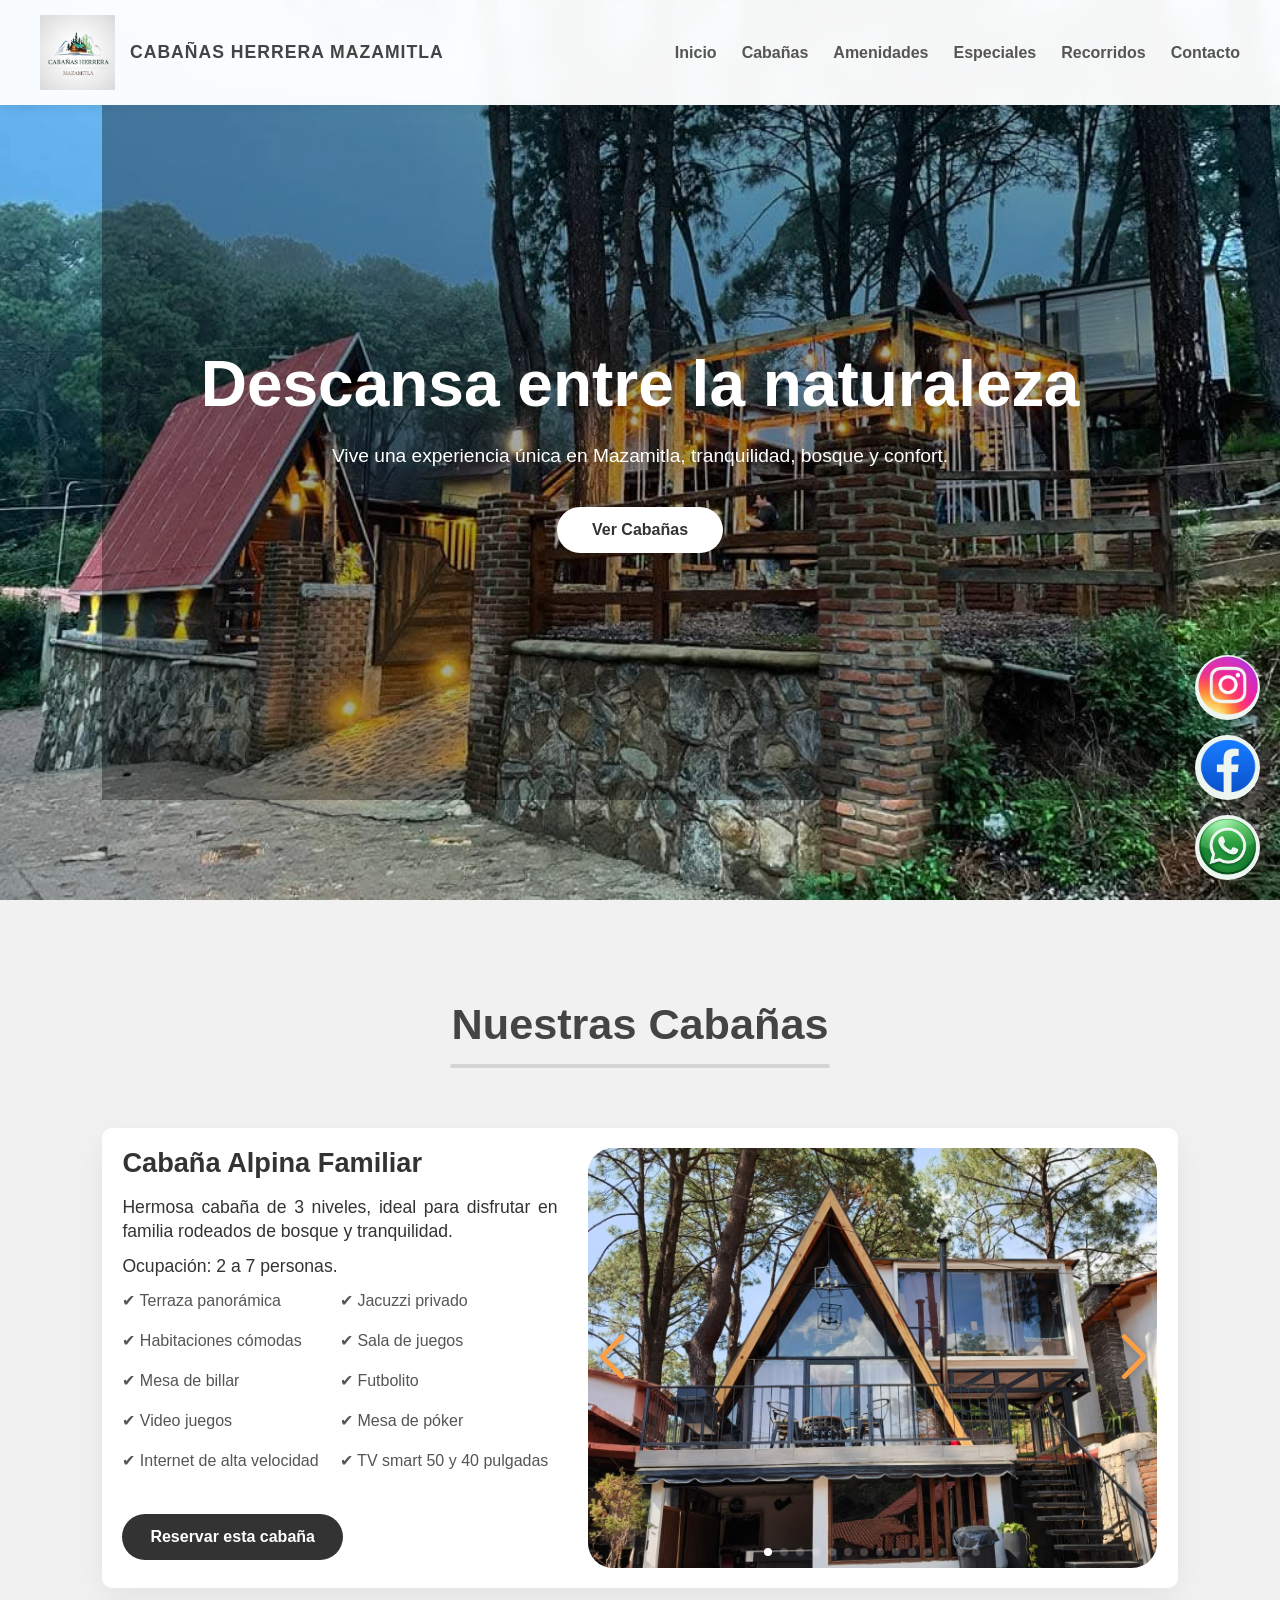
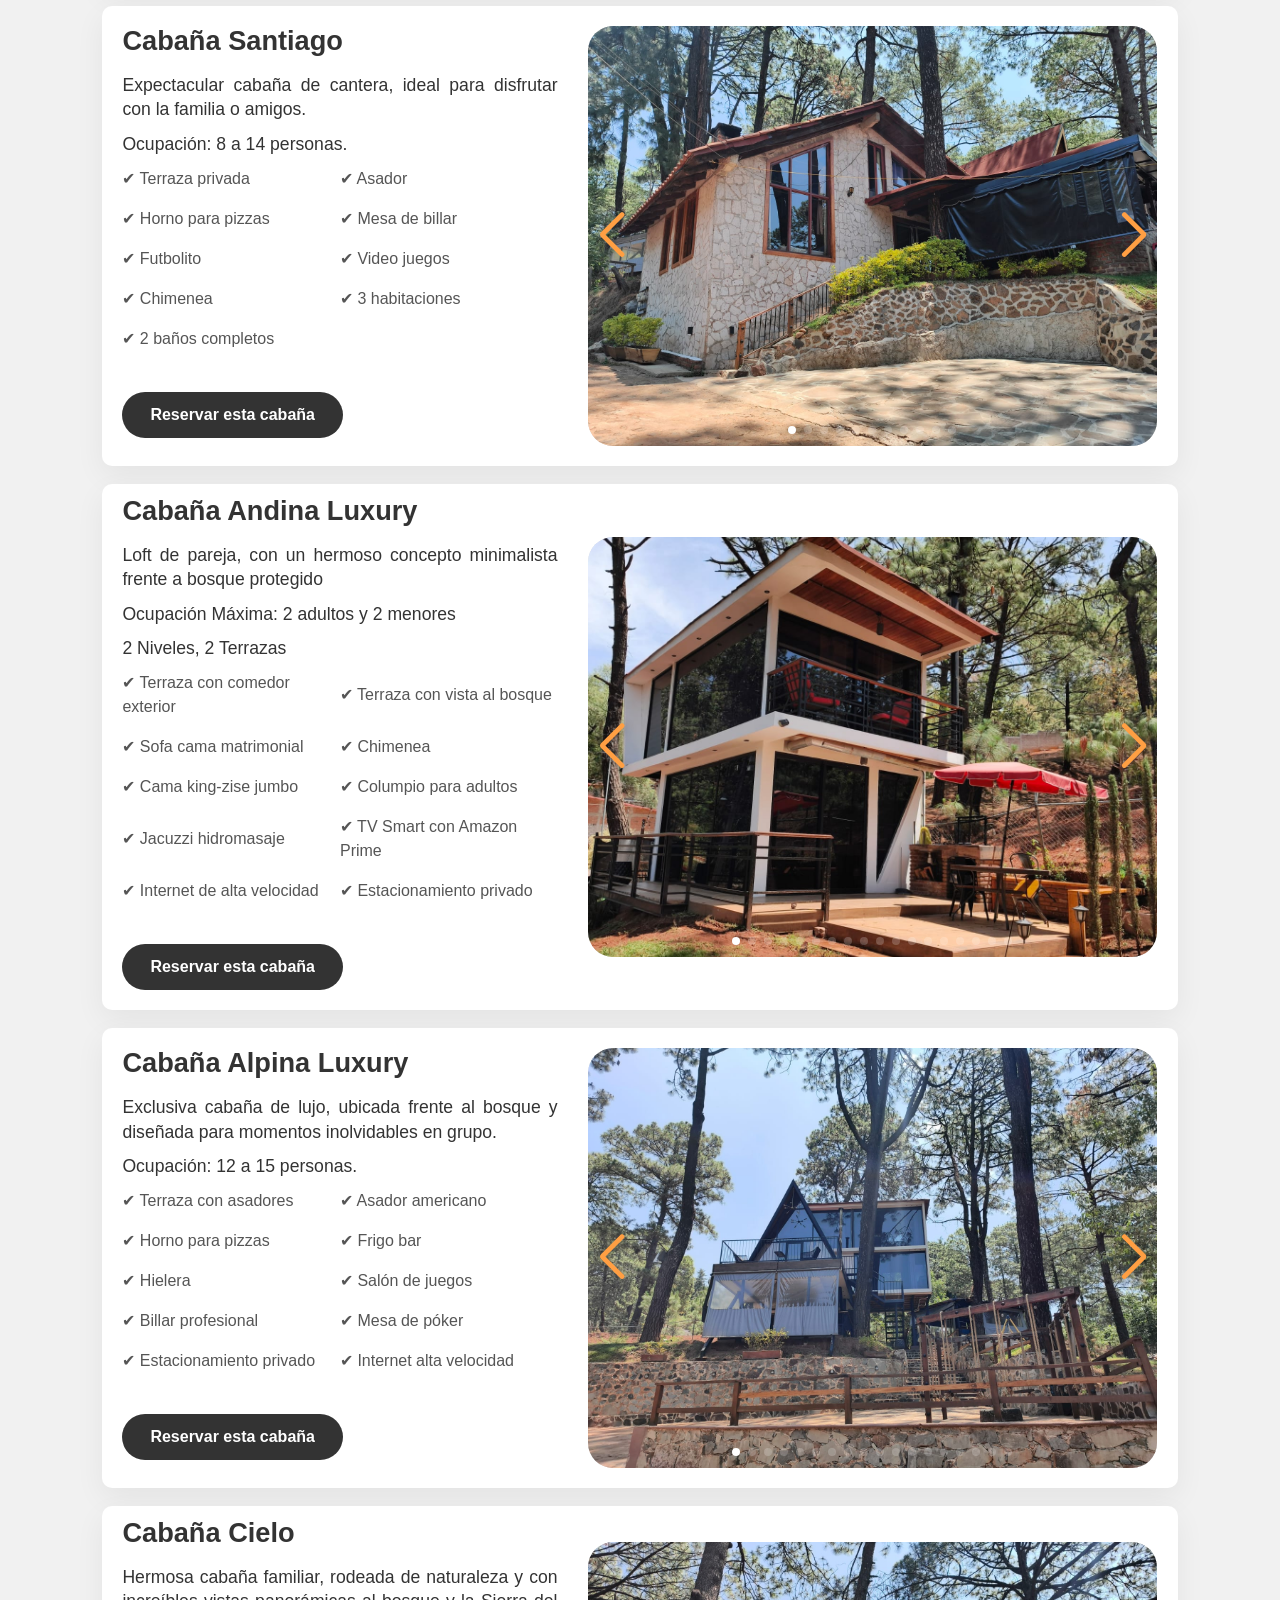
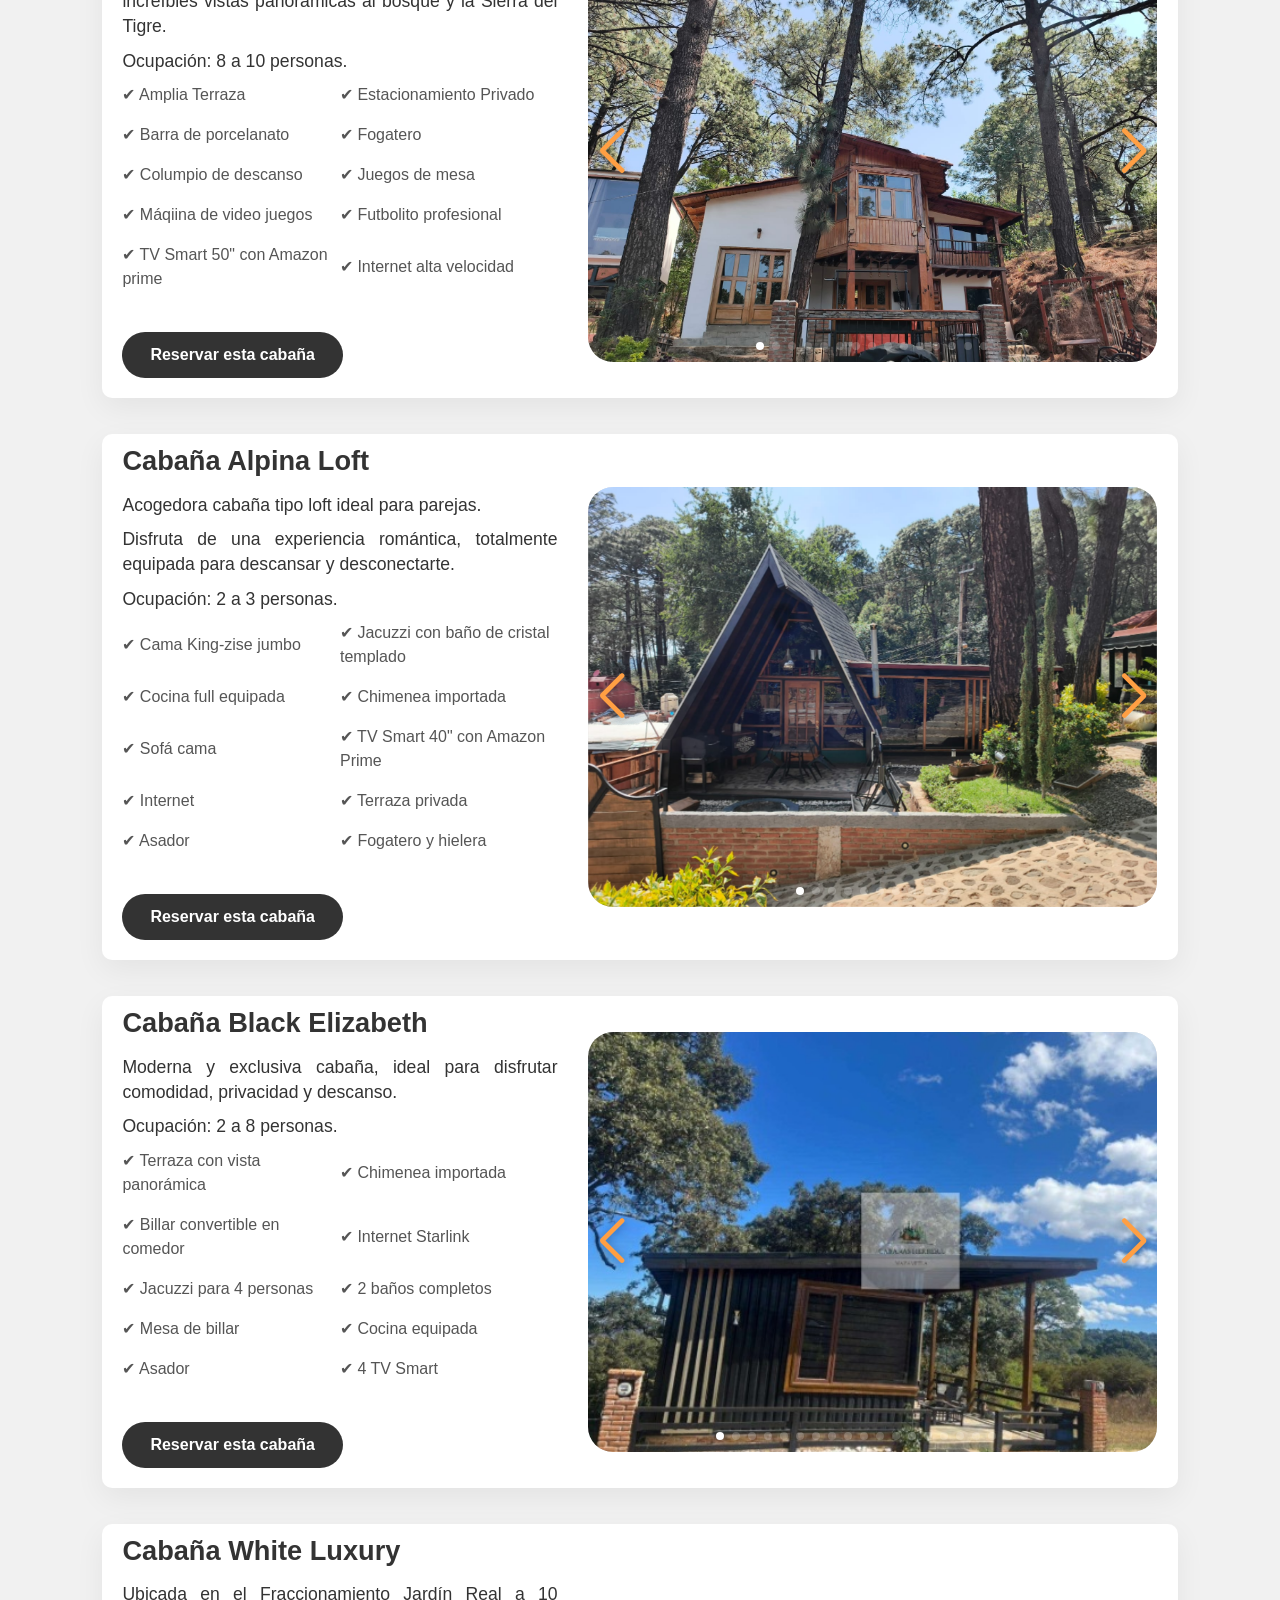
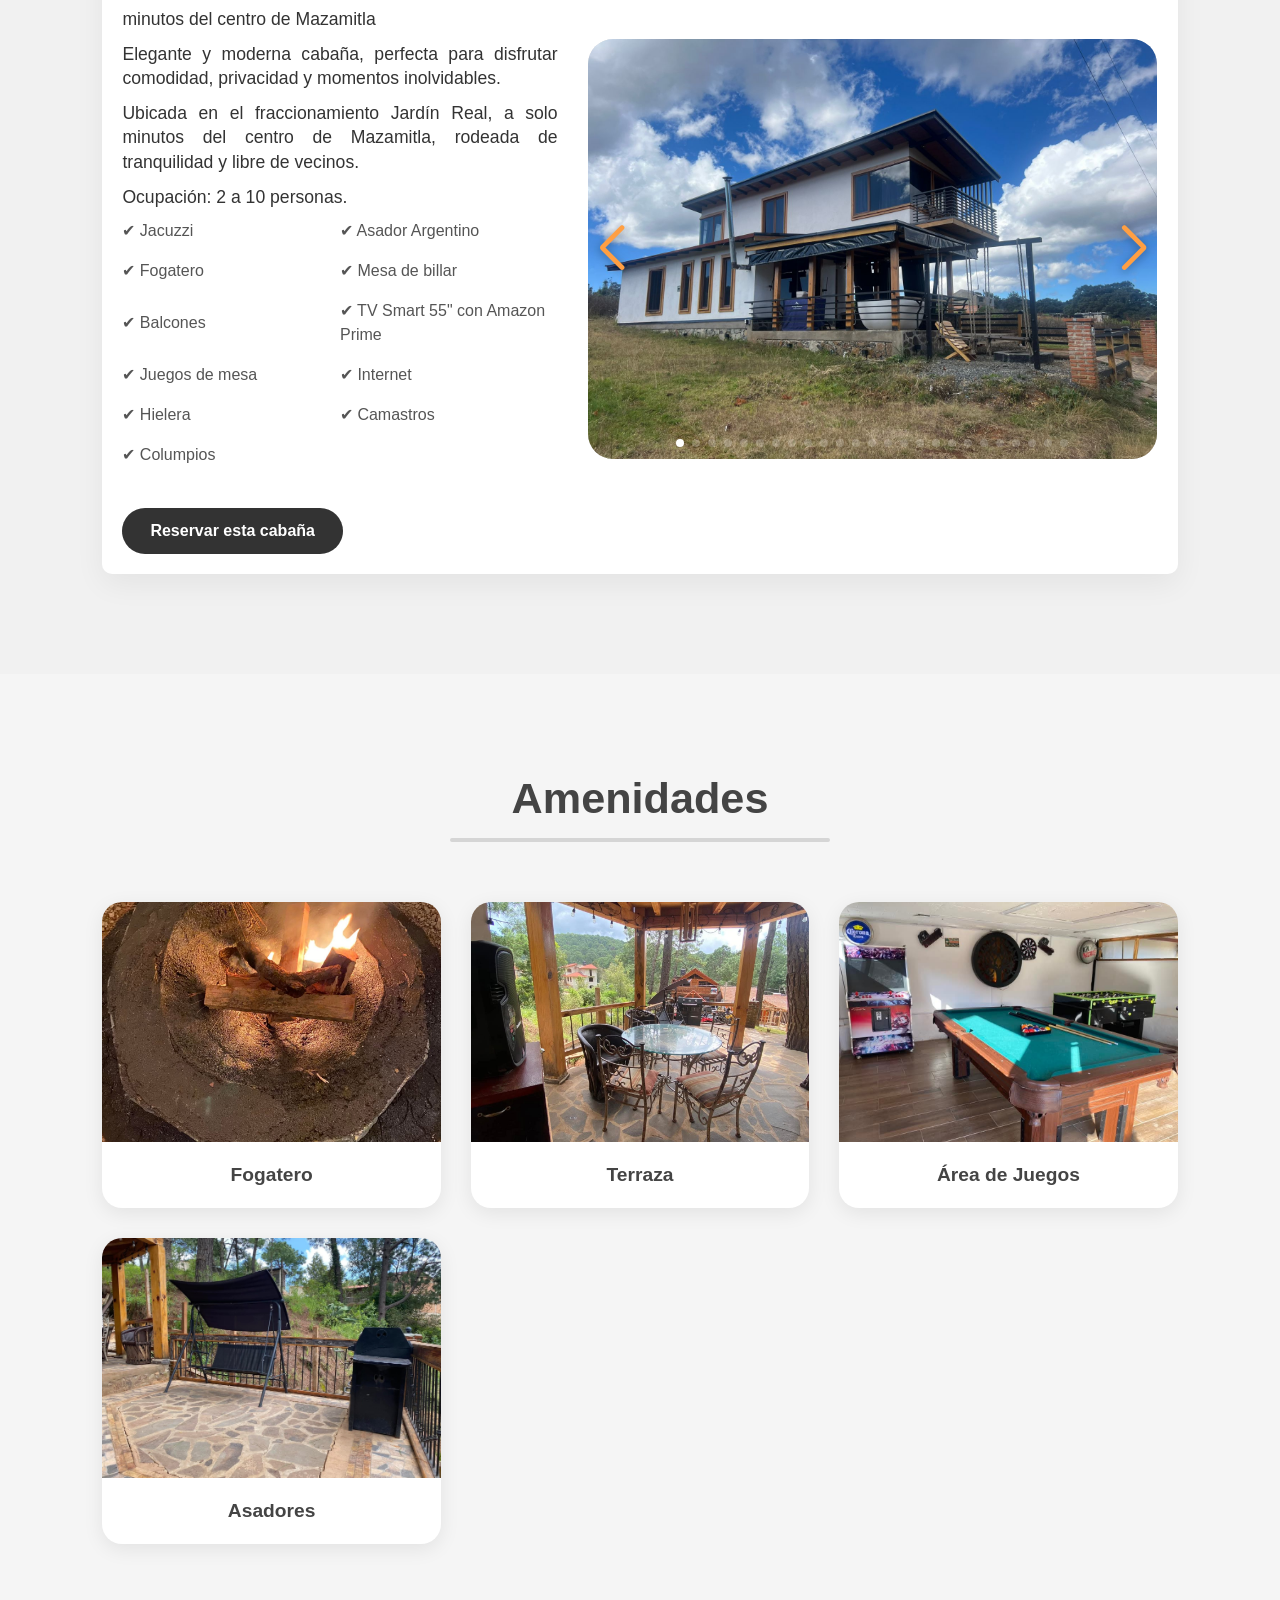
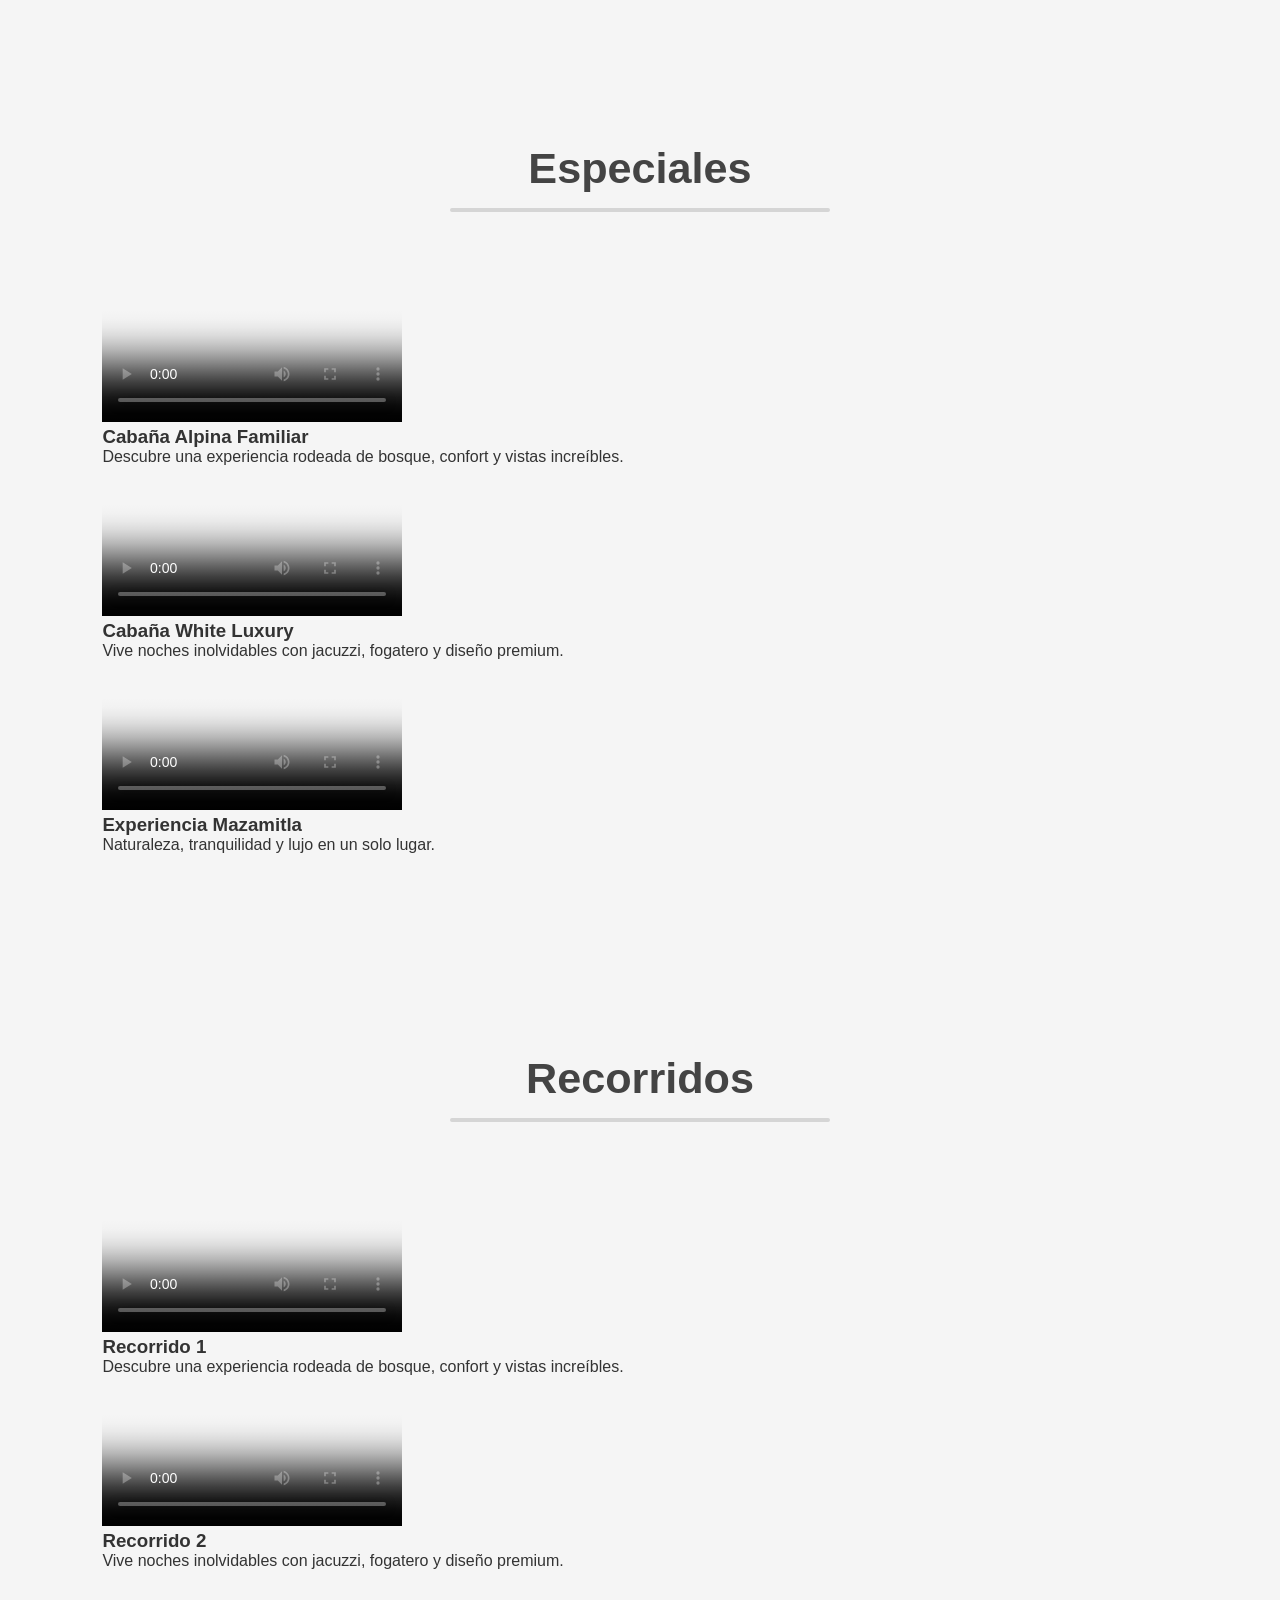
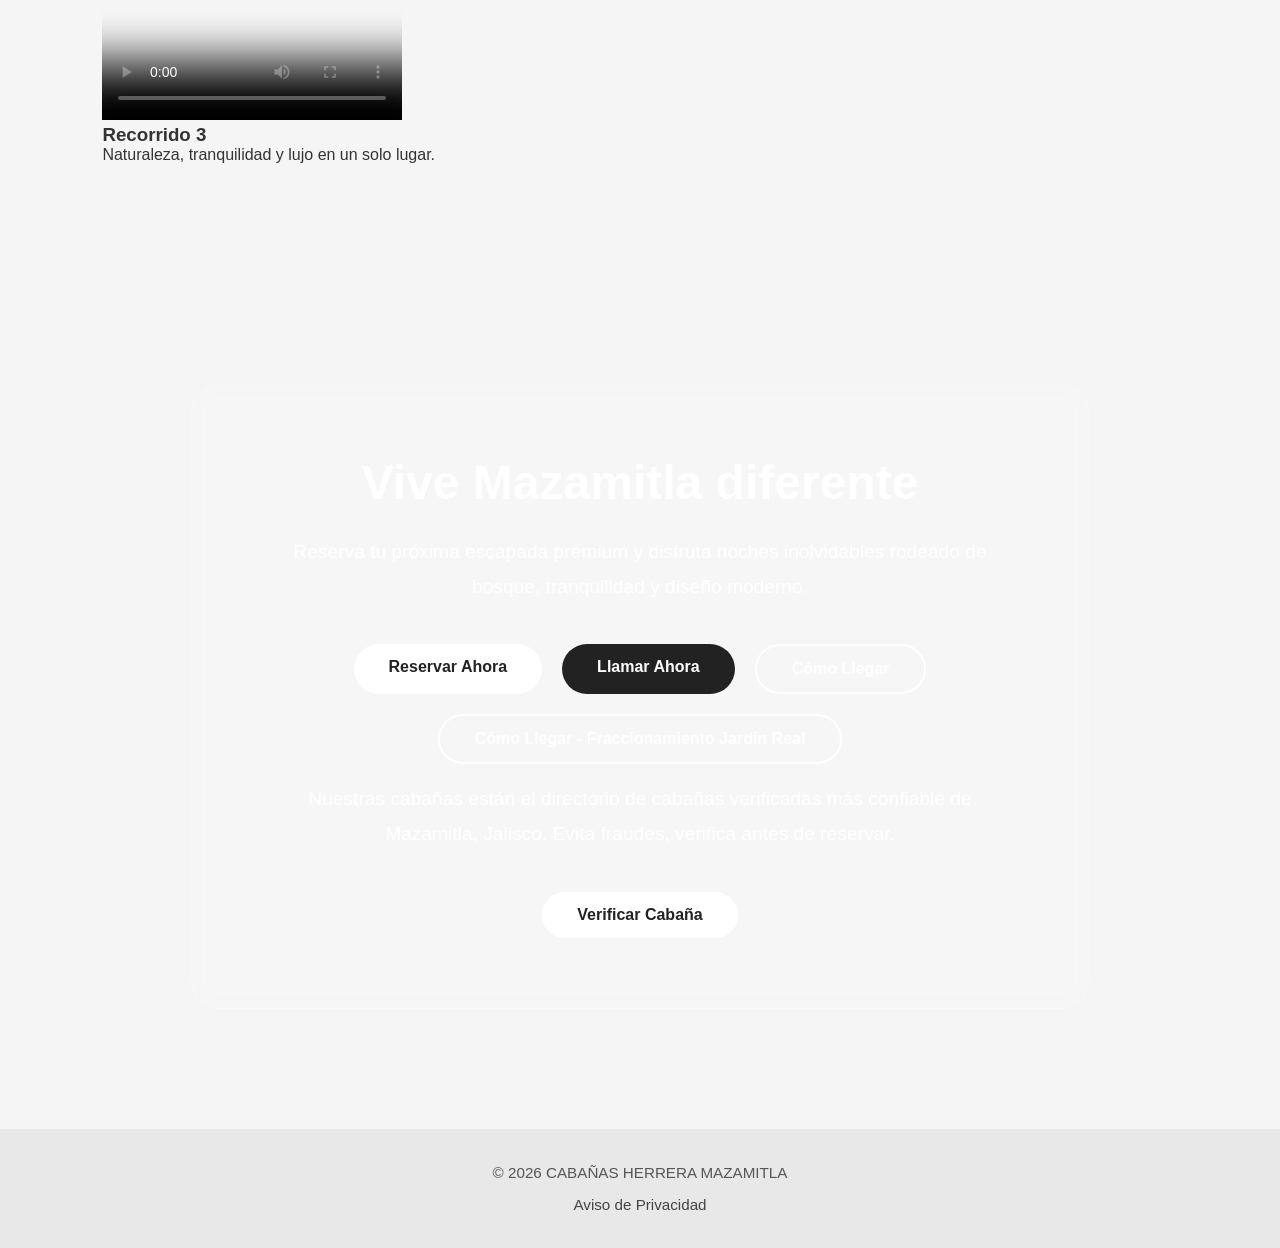
==== commit 05174ea5: "Add files via upload" ====
--- a/index.html
+++ b/index.html
@@ -30,6 +30,9 @@
 			<span></span>
 			<span></span>
 			<span></span>
+			<span></span>
+			<span></span>
+			<span></span>
 
 		</div>
 
@@ -39,6 +42,8 @@
 			<a href="#inicio">Inicio</a>
 			<a href="#cabanas">Cabañas</a>
 			<a href="#amenidades">Amenidades</a>
+			<a href="#especiales">Especiales</a>
+			<a href="#recorridos">Recorridos</a>
 			<a href="#contacto">Contacto</a>
 
 		</nav>
@@ -1051,6 +1056,7 @@
             <div class="cabana-info">
 
                 <h3>Cabaña White Luxury</h3>
+				<p> Ubicada en el Fraccionamiento Jardín Real a 10 minutos del centro de Mazamitla</p>
                 <p> Elegante y moderna cabaña, perfecta para disfrutar comodidad, privacidad y momentos inolvidables.</p>
 				<p> Ubicada en el fraccionamiento Jardín Real, a solo minutos del centro de Mazamitla, rodeada de tranquilidad y libre de vecinos. </p>
 				<p>Ocupación: 2 a 10 personas.</p>
@@ -1071,7 +1077,7 @@
 
                 </ul>
 				
-				<a href="https://wa.me/523334159158?text=Hola,%20quiero%20informaci%C3%B3n%20sobre%20la%20Caba%C3%B1a%2White%20Luxury."
+				<a href="https://wa.me/523334159158?text=Hola,%20quiero%20informaci%C3%B3n%20sobre%20la%20Caba%C3%B1a%20White%20Luxury."
 				   target="_blank"
 				   class="btn-reservar">
 				   Reservar esta cabaña
@@ -1280,6 +1286,192 @@
         </div>
 
     </section>
+	
+	<section class="especiales" id="especiales">
+
+		<div class="titulo-seccion">
+
+			<h2>Especiales</h2>
+
+		</div>
+
+		<div class="especiales-grid">
+
+			<!-- VIDEO 1 -->
+
+			<div class="video-card">
+
+				<video controls
+					   playsinline
+					   preload="metadata"
+					   poster="img/video1.jpg">
+
+					<source src="img/video1.mp4" type="video/mp4">
+
+				</video>
+
+				<div class="video-info">
+
+					<h3>Cabaña Alpina Familiar</h3>
+
+					<p>
+						Descubre una experiencia rodeada de bosque,
+						confort y vistas increíbles.
+					</p>
+
+				</div>
+
+			</div>
+
+			<!-- VIDEO 2 -->
+
+			<div class="video-card">
+
+				<video controls
+					   playsinline
+					   preload="metadata"
+					   poster="img/video2.jpg">
+
+					<source src="img/video2.mp4" type="video/mp4">
+
+				</video>
+
+				<div class="video-info">
+
+					<h3>Cabaña White Luxury</h3>
+
+					<p>
+						Vive noches inolvidables con jacuzzi,
+						fogatero y diseño premium.
+					</p>
+
+				</div>
+
+			</div>
+
+			<!-- VIDEO 3 -->
+
+			<div class="video-card">
+
+				<video controls
+					   playsinline
+					   preload="metadata"
+					   poster="img/video3.jpg">
+
+					<source src="img/video3.mp4" type="video/mp4">
+
+				</video>
+
+				<div class="video-info">
+
+					<h3>Experiencia Mazamitla</h3>
+
+					<p>
+						Naturaleza, tranquilidad y lujo
+						en un solo lugar.
+					</p>
+
+				</div>
+
+			</div>
+
+		</div>
+
+	</section>
+	
+	
+	<section class="recorridos" id="recorridos">
+
+		<div class="titulo-seccion">
+
+			<h2>Recorridos</h2>
+
+		</div>
+
+		<div class="recorridos-grid">
+
+			<!-- RECORRIDO 1 -->
+
+			<div class="video-card">
+
+				<video controls
+					   playsinline
+					   preload="metadata"
+					   poster="img/recorrido_1.jpg">
+
+					<source src="img/recorrido_1.mp4" type="video/mp4">
+
+				</video>
+
+				<div class="video-info">
+
+					<h3>Recorrido 1</h3>
+
+					<p>
+						Descubre una experiencia rodeada de bosque,
+						confort y vistas increíbles.
+					</p>
+
+				</div>
+
+			</div>
+
+			<!-- RECORRIDO 2 -->
+
+			<div class="video-card">
+
+				<video controls
+					   playsinline
+					   preload="metadata"
+					   poster="img/recorrido_2.jpg">
+
+					<source src="img/recorrido_2.mp4" type="video/mp4">
+
+				</video>
+
+				<div class="video-info">
+
+					<h3>Recorrido 2</h3>
+
+					<p>
+						Vive noches inolvidables con jacuzzi,
+						fogatero y diseño premium.
+					</p>
+
+				</div>
+
+			</div>
+
+			<!-- VIDEO 3 -->
+
+			<div class="video-card">
+
+				<video controls
+					   playsinline
+					   preload="metadata"
+					   poster="img/recorrido_3.jpg">
+
+					<source src="img/recorrido_3.mp4" type="video/mp4">
+
+				</video>
+
+				<div class="video-info">
+
+					<h3>Recorrido 3</h3>
+
+					<p>
+						Naturaleza, tranquilidad y lujo
+						en un solo lugar.
+					</p>
+
+				</div>
+
+			</div>
+
+		</div>
+
+	</section>
+	
 
 	<section class="contacto" id="contacto">
 
@@ -1295,20 +1487,25 @@
         <div class="contacto-botones">
 
 			<a href="https://wa.me/523324580228?text=Hola,%20me%20gustar%C3%ADa%20recibir%20informaci%C3%B3n%20sobre%20las%20CABA%C3%91AS%20HERRERA%20MAZAMITLA."
-			   target="_blank"
-			   class="btn btn-whatsapp">
-			   Reservar Ahora
-			   <a href="tel:+523324580228" class="btn btn-llamar">
-					Llamar Ahora
-				</a>
-			</a>
-
-            <a href="https://maps.app.goo.gl/w5NQKpHTC5Cxnv81A"
-               target="_blank"
-               class="btn btn-maps">
-               Cómo Llegar
-            </a>
-
+			   target="_blank" class="btn btn-whatsapp">Reservar Ahora</a>		   
+			
+			<a href="tel:+523334159158" class="btn btn-llamar">Llamar Ahora</a>
+				
+			<a href="https://maps.app.goo.gl/w5NQKpHTC5Cxnv81A" target="_blank" class="btn btn-maps">Cómo Llegar</a>
+			
+			<a href="https://maps.app.goo.gl/h3G9AmHPQSCM8s81A" target="_blank" class="btn btn-maps">Cómo Llegar - Fraccionamiento Jardín Real</a>
+		</div>
+		
+		<br>
+		
+		<p>
+            Nuestras cabañas están el directorio de cabañas verificadas más confiable de Mazamitla, Jalisco. Evita fraudes, verifica antes de reservar.
+        </p>
+		
+		<div class="contacto-botones">
+		
+			<a href="https://mazamitlaseguro.com/" target="_blank" class="btn btn-whatsapp">Verificar Cabaña</a>
+		
         </div>
 
     </div>
--- a/css/style.css
+++ b/css/style.css
@@ -513,6 +513,55 @@
 
     left:15px;
 }
+
+/* =========================
+   FANCYBOX
+========================= */
+
+.fancybox__container{
+
+    z-index:99999;
+}
+
+/* FONDO */
+
+.fancybox__backdrop{
+
+    background:rgba(0,0,0,0.96);
+}
+
+/* BOTONES */
+
+.fancybox__toolbar .f-button,
+.fancybox__nav .f-button{
+
+    color:#ff9f43 !important;
+
+    background:transparent !important;
+
+    border:none !important;
+
+    box-shadow:none !important;
+}
+
+/* FLECHAS */
+
+.fancybox__nav .f-button svg{
+
+    width:42px;
+
+    height:42px;
+
+    stroke-width:2.5;
+}
+
+/* HOVER */
+
+.fancybox__nav .f-button:hover{
+
+    transform:scale(1.1);
+}
+
 
 /* MOBILE */
 
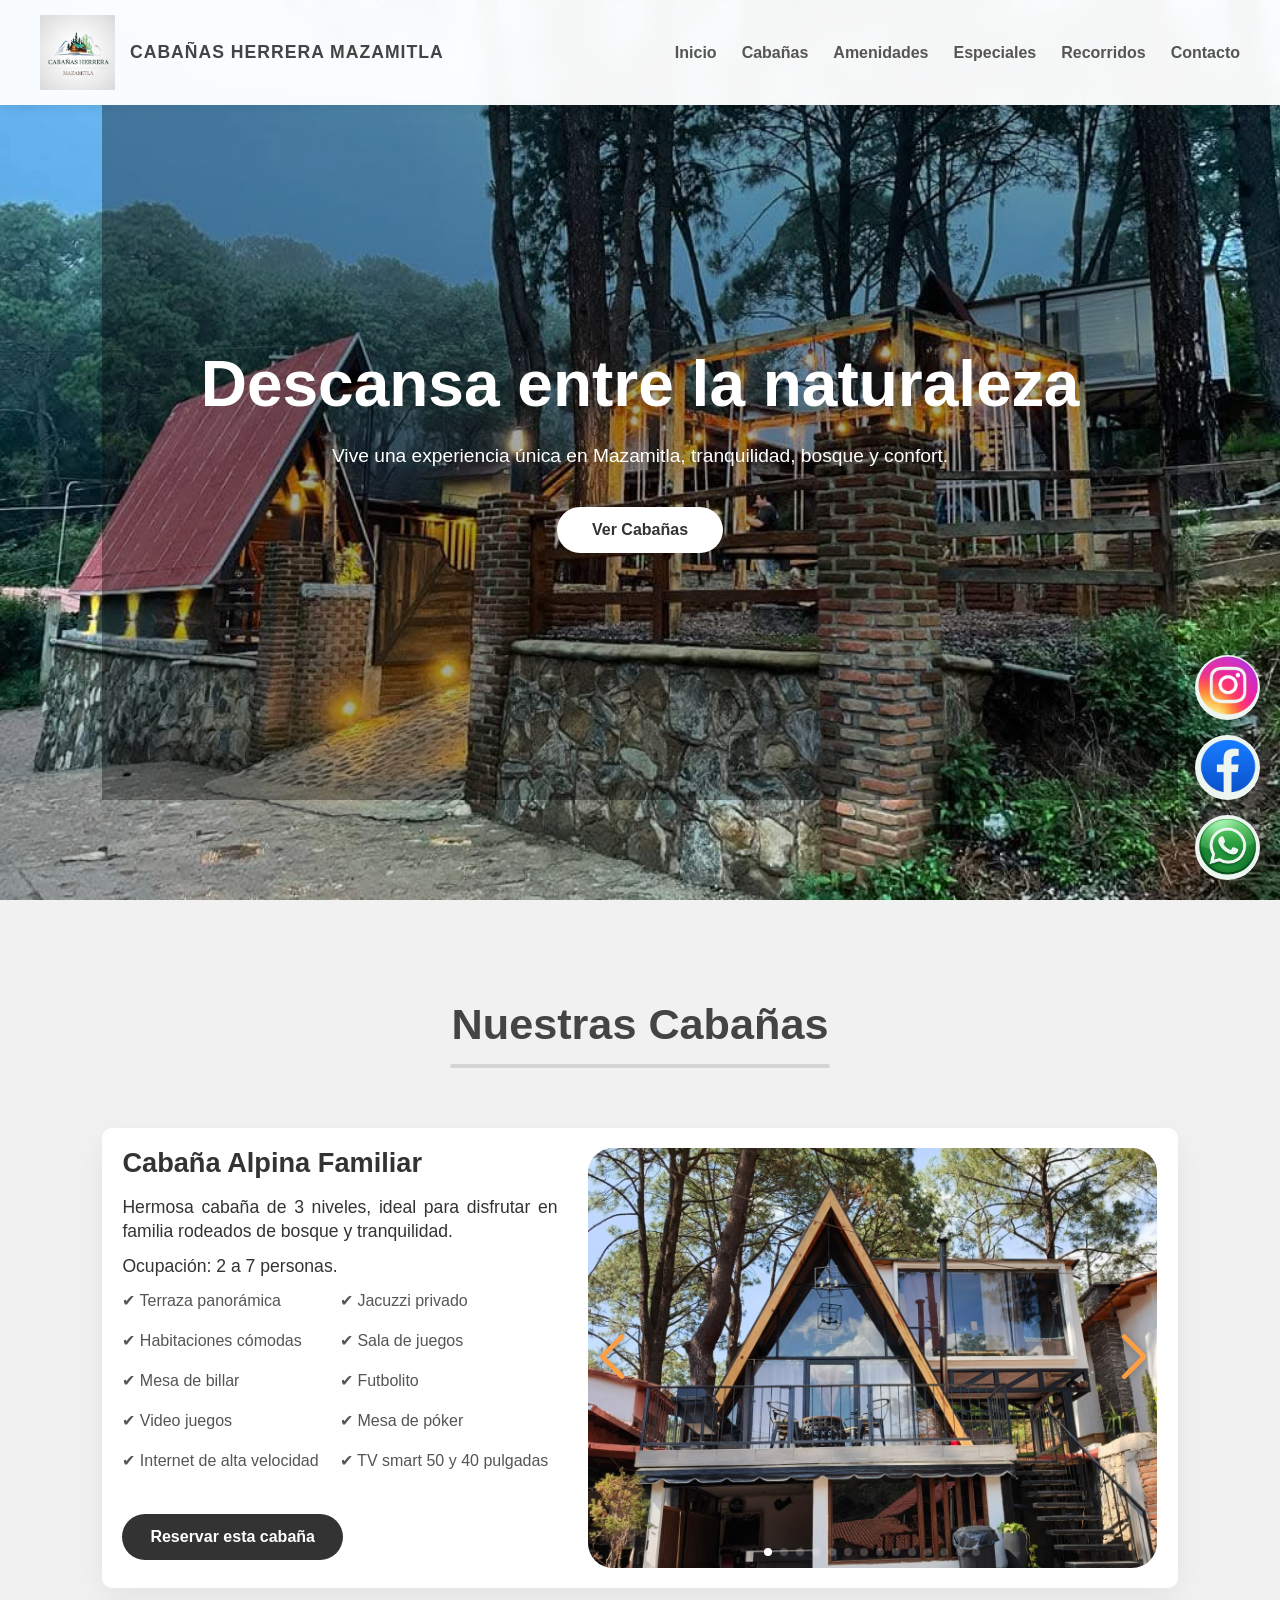
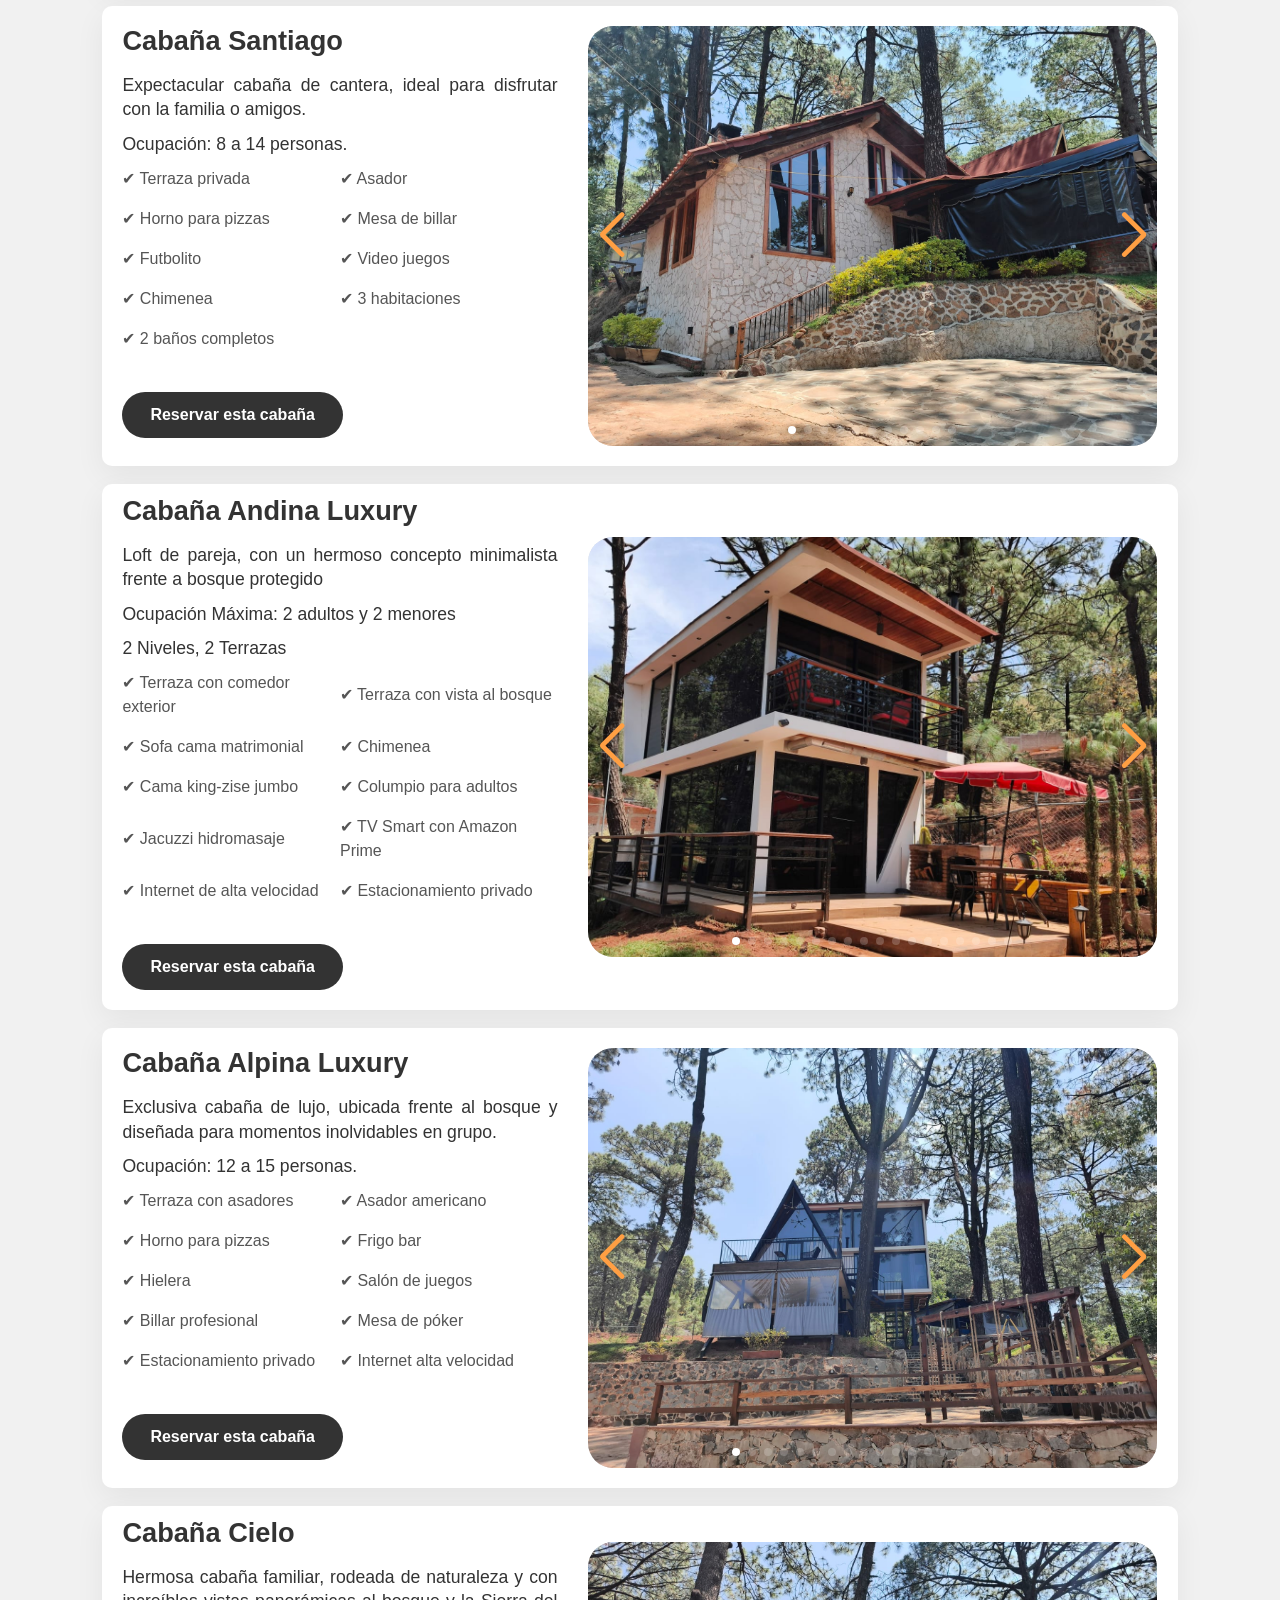
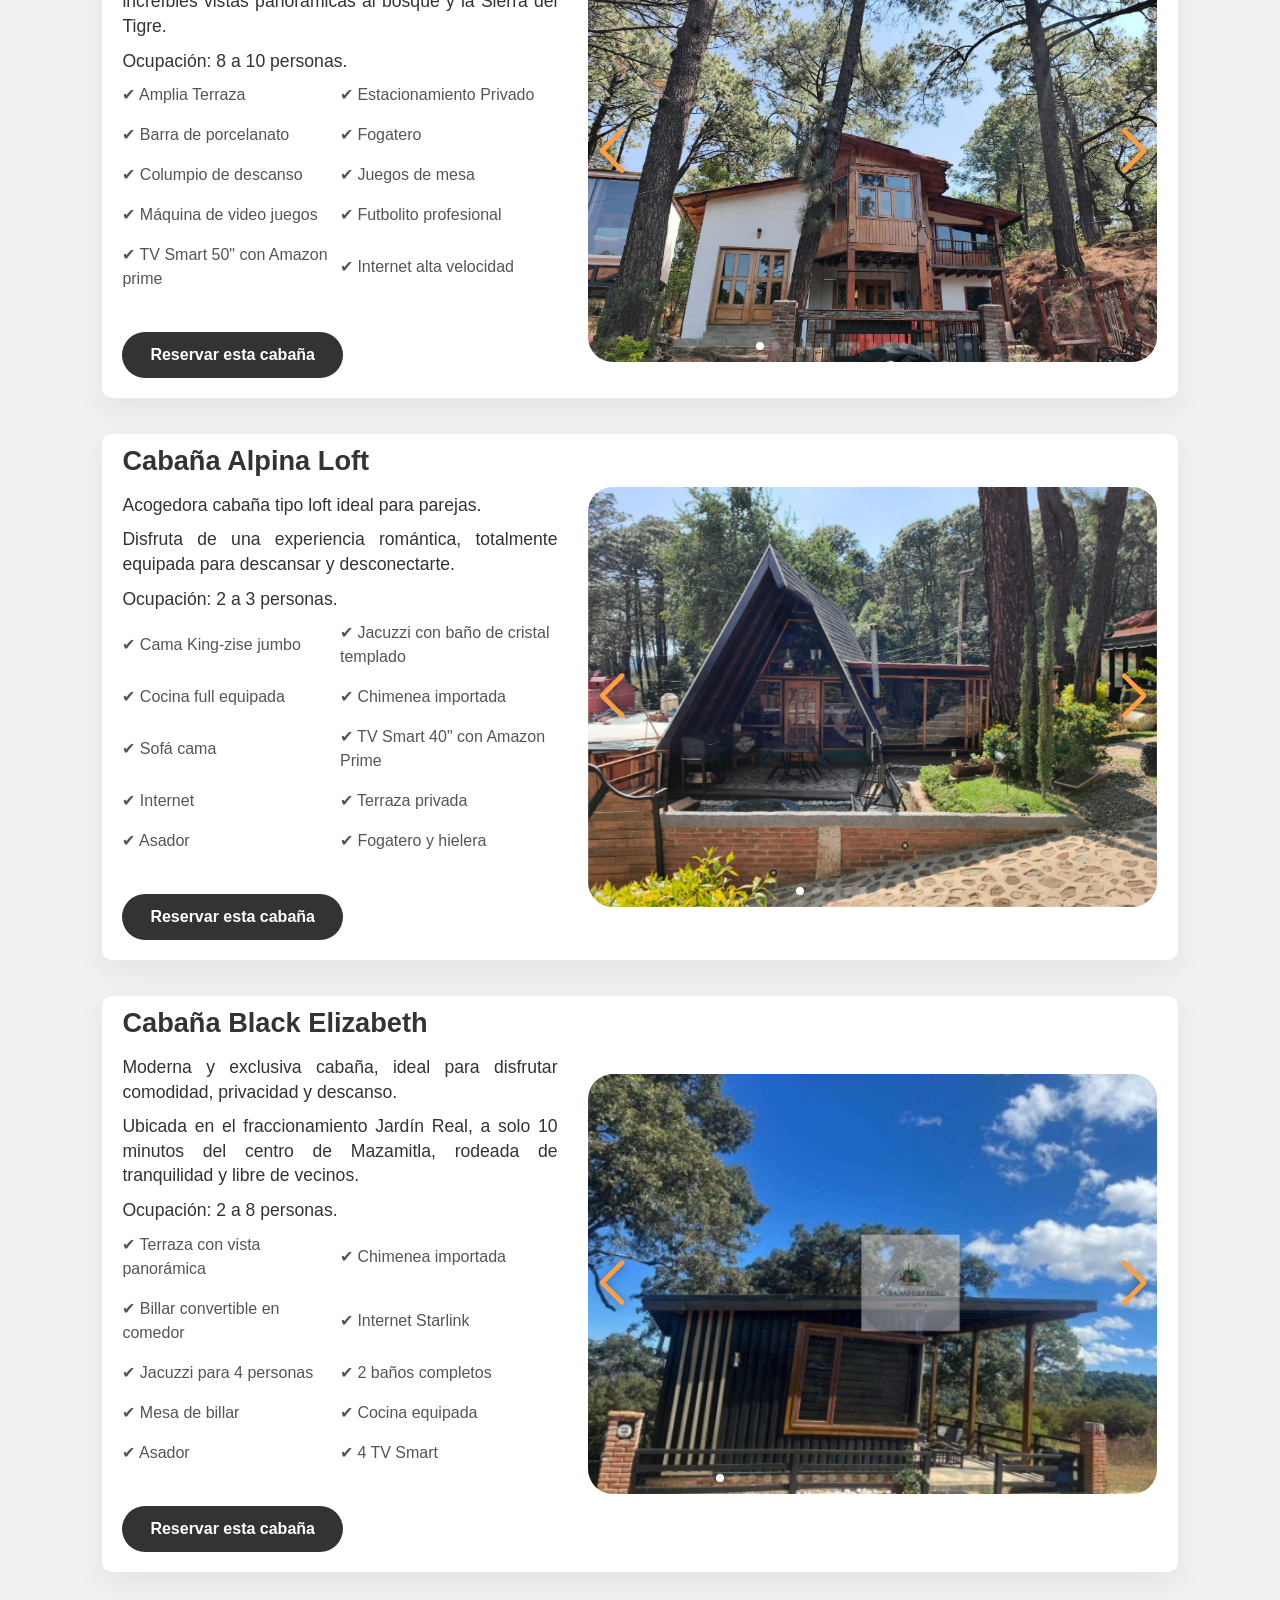
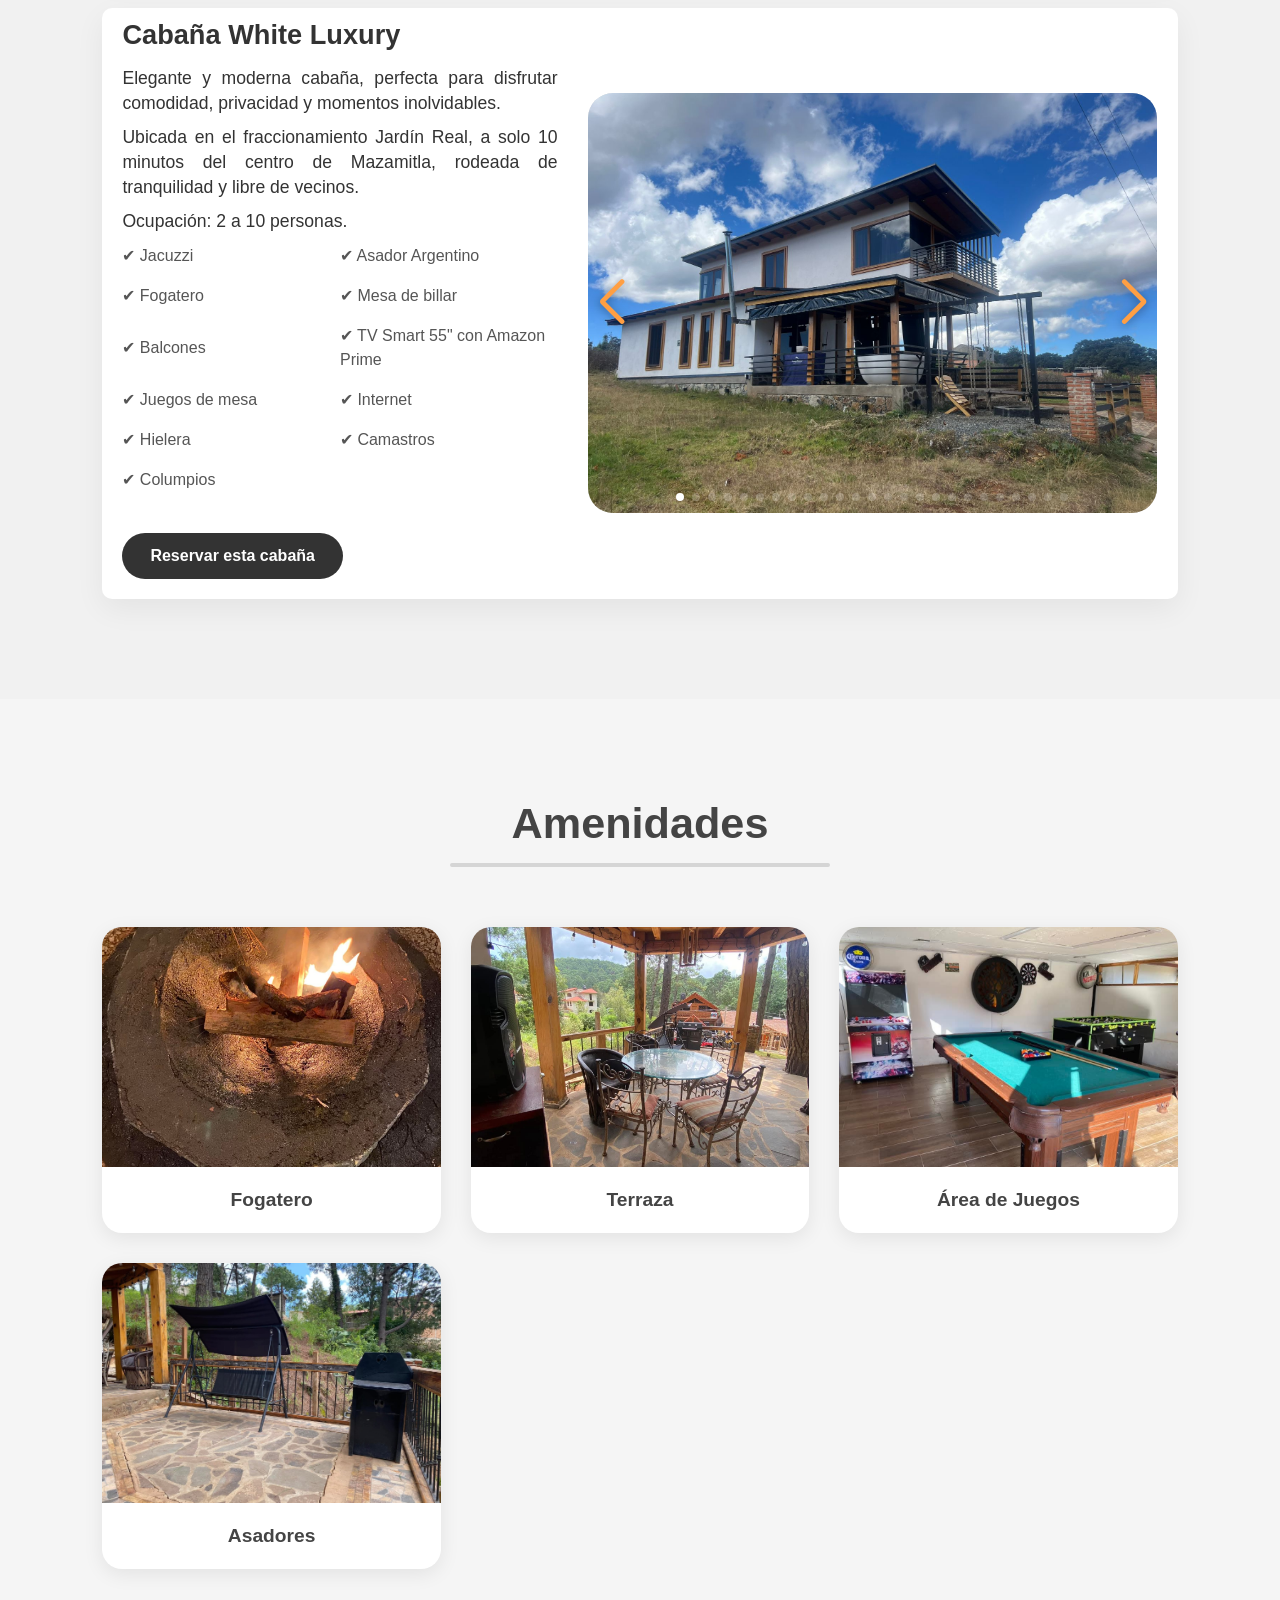
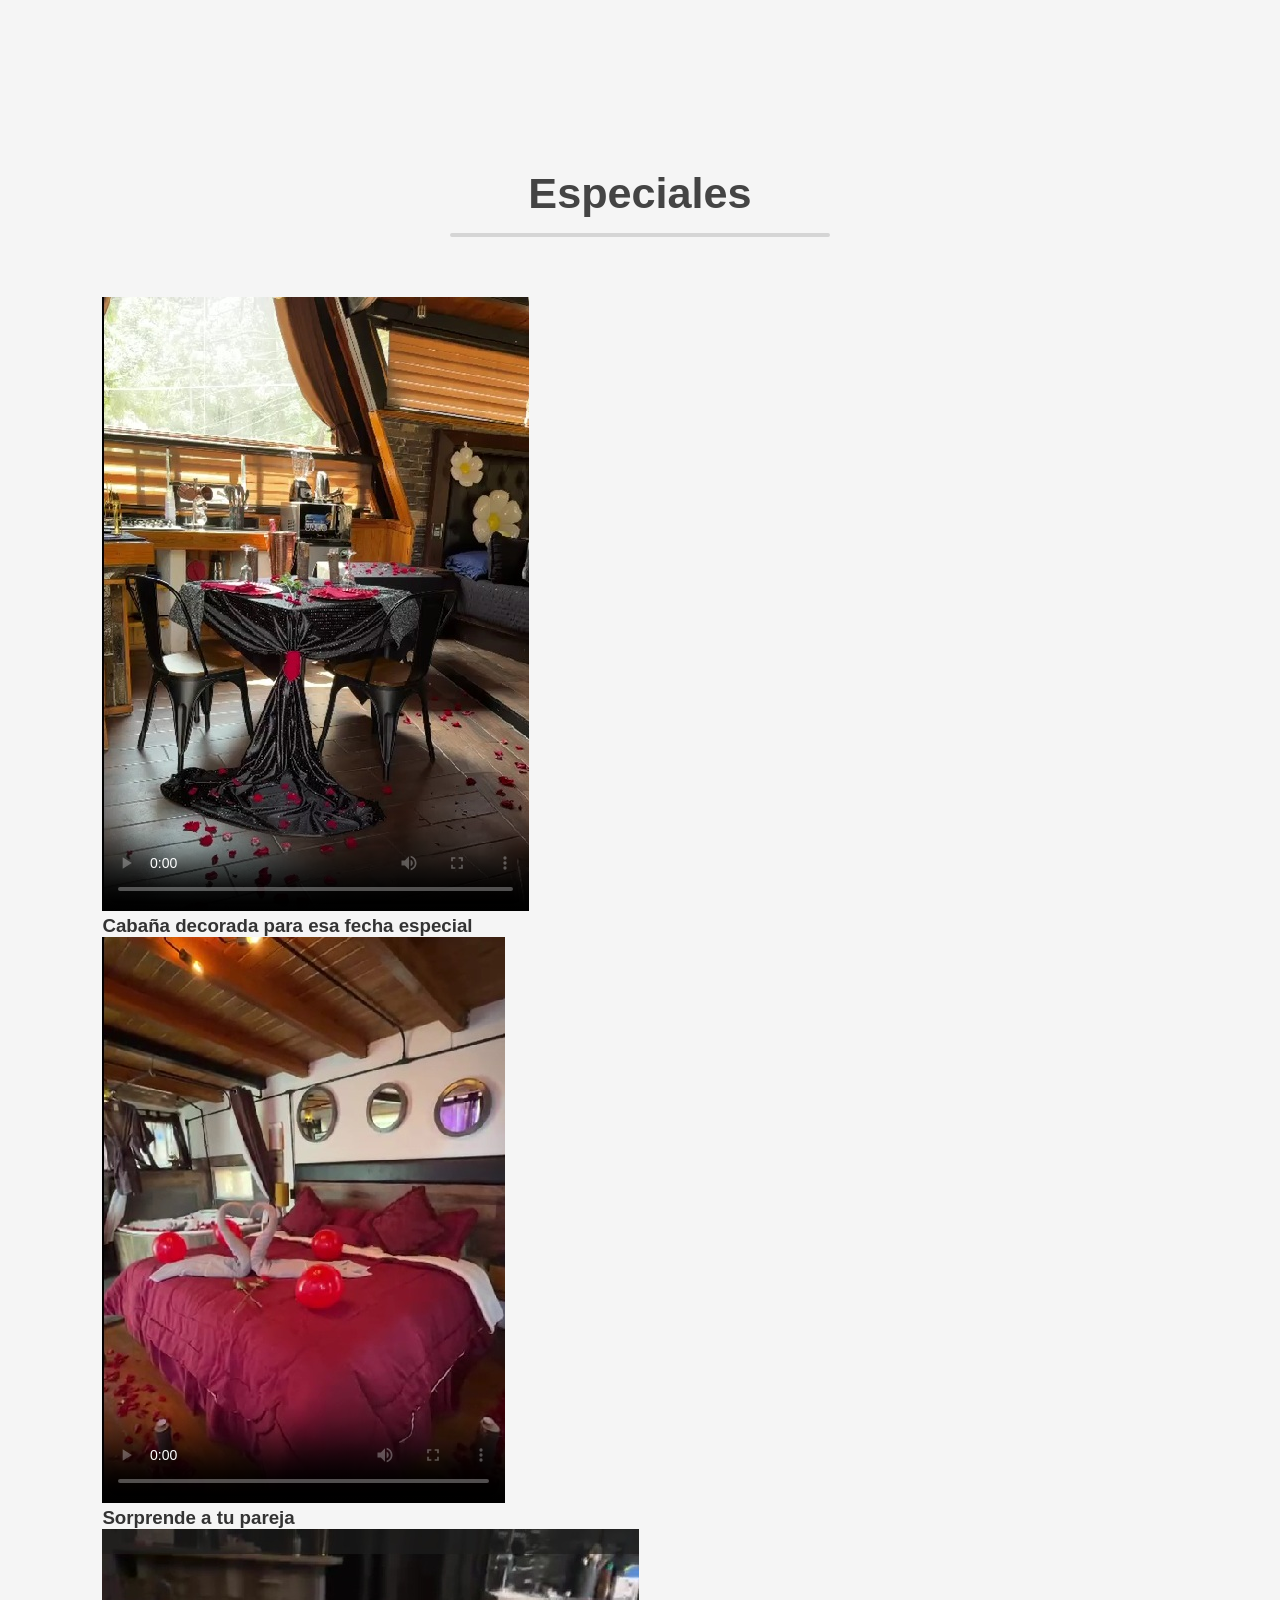
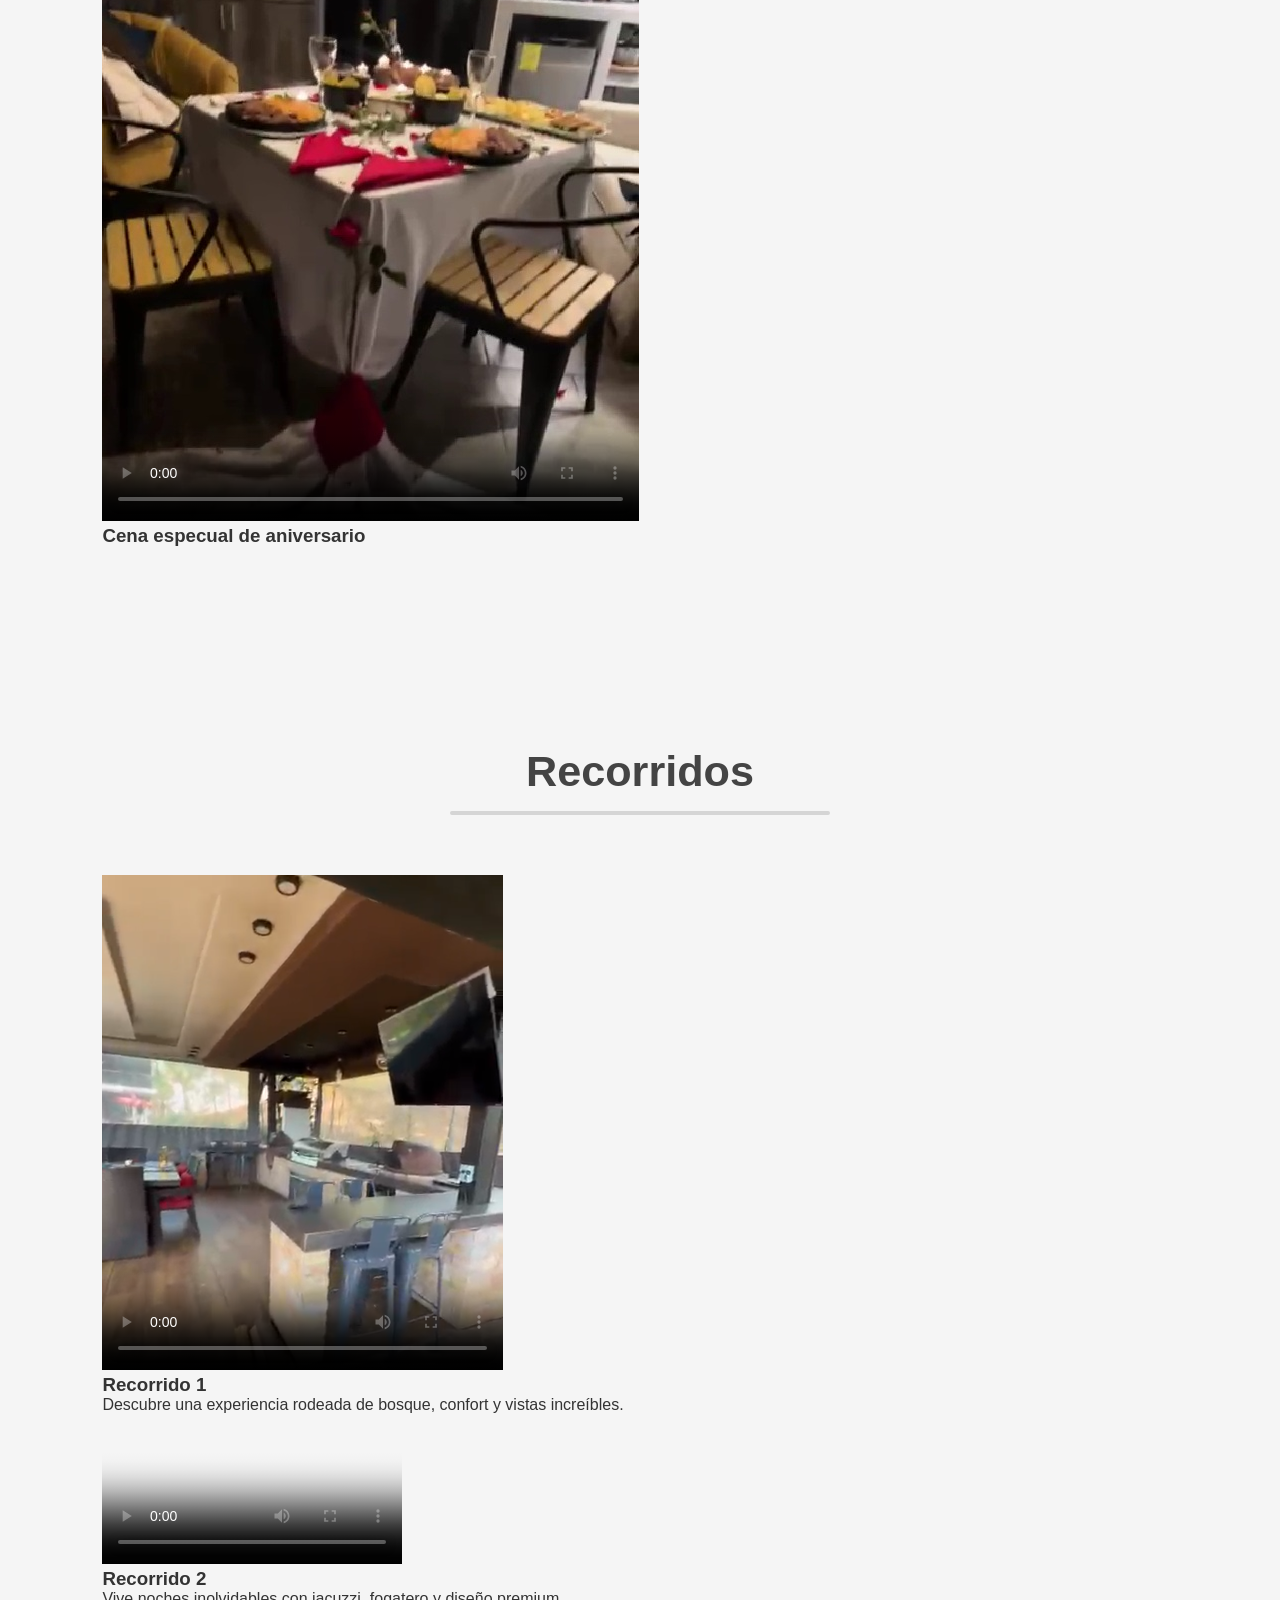
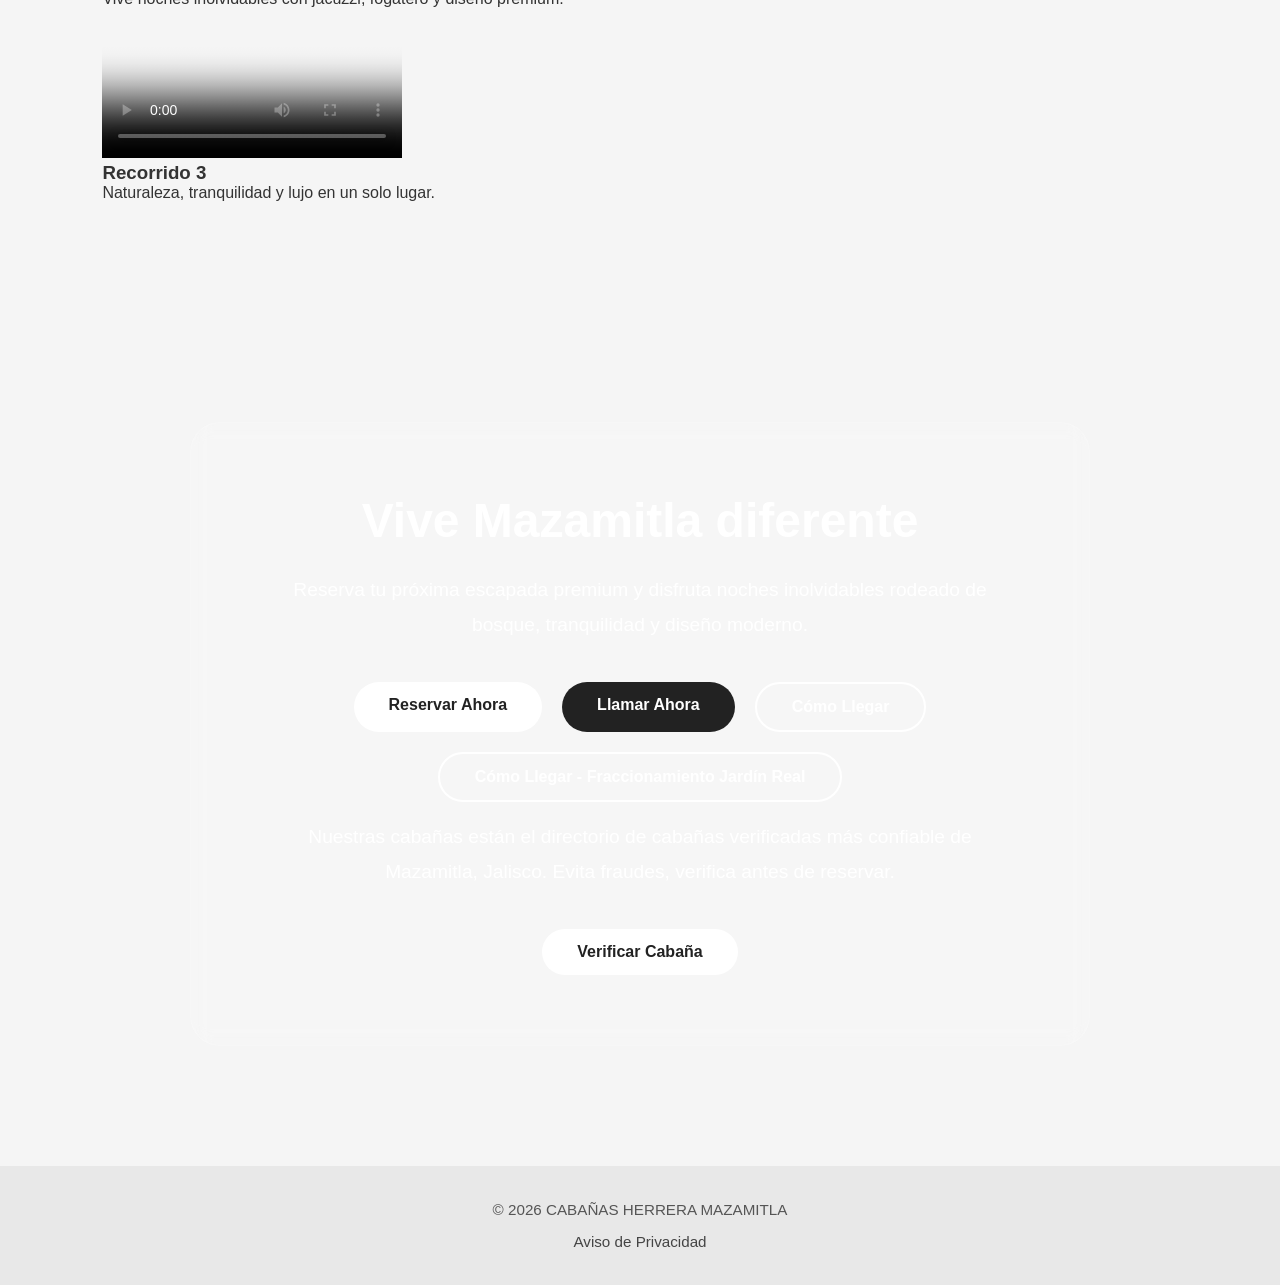
==== commit 8ca39573: "Add files via upload" ====
--- a/index.html
+++ b/index.html
@@ -636,7 +636,7 @@
 					<li>✔ Fogatero</li>
 					<li>✔ Columpio de descanso</li>
 					<li>✔ Juegos de mesa</li>					
-					<li>✔ Máqiina de video juegos</li>
+					<li>✔ Máquina de video juegos</li>
 					<li>✔ Futbolito profesional</li>				
 					<li>✔ TV Smart 50" con Amazon prime</li>
 					<li>✔ Internet alta velocidad</li>
@@ -883,6 +883,7 @@
 
                 <h3>Cabaña Black Elizabeth</h3>
                 <p>Moderna y exclusiva cabaña, ideal para disfrutar comodidad, privacidad y descanso.</p>
+				<p>Ubicada en el fraccionamiento Jardín Real, a solo 10 minutos del centro de Mazamitla, rodeada de tranquilidad y libre de vecinos. </p>
 				<p>Ocupación: 2 a 8 personas.</p>
 				
 				<ul>
@@ -1056,9 +1057,8 @@
             <div class="cabana-info">
 
                 <h3>Cabaña White Luxury</h3>
-				<p> Ubicada en el Fraccionamiento Jardín Real a 10 minutos del centro de Mazamitla</p>
-                <p> Elegante y moderna cabaña, perfecta para disfrutar comodidad, privacidad y momentos inolvidables.</p>
-				<p> Ubicada en el fraccionamiento Jardín Real, a solo minutos del centro de Mazamitla, rodeada de tranquilidad y libre de vecinos. </p>
+				<p>Elegante y moderna cabaña, perfecta para disfrutar comodidad, privacidad y momentos inolvidables.</p>
+				<p>Ubicada en el fraccionamiento Jardín Real, a solo 10 minutos del centro de Mazamitla, rodeada de tranquilidad y libre de vecinos. </p>
 				<p>Ocupación: 2 a 10 personas.</p>
 				
 				<ul>
@@ -1304,19 +1304,18 @@
 				<video controls
 					   playsinline
 					   preload="metadata"
-					   poster="img/video1.jpg">
-
-					<source src="img/video1.mp4" type="video/mp4">
+					   poster="img/especial_01.jpg">
+
+					<source src="img/especial_01.mp4" type="video/mp4">
 
 				</video>
 
 				<div class="video-info">
 
-					<h3>Cabaña Alpina Familiar</h3>
+					<h3>Cabaña decorada para esa fecha especial</h3>
 
 					<p>
-						Descubre una experiencia rodeada de bosque,
-						confort y vistas increíbles.
+						<!--ampliar descripción -->
 					</p>
 
 				</div>
@@ -1330,19 +1329,18 @@
 				<video controls
 					   playsinline
 					   preload="metadata"
-					   poster="img/video2.jpg">
-
-					<source src="img/video2.mp4" type="video/mp4">
+					   poster="img/especial_02.jpg">
+
+					<source src="img/especial_02.mp4" type="video/mp4">
 
 				</video>
 
 				<div class="video-info">
 
-					<h3>Cabaña White Luxury</h3>
+					<h3>Sorprende a tu pareja</h3>
 
 					<p>
-						Vive noches inolvidables con jacuzzi,
-						fogatero y diseño premium.
+						<!--ampliar descripción -->
 					</p>
 
 				</div>
@@ -1356,19 +1354,18 @@
 				<video controls
 					   playsinline
 					   preload="metadata"
-					   poster="img/video3.jpg">
-
-					<source src="img/video3.mp4" type="video/mp4">
+					   poster="img/especial_03.jpg">
+
+					<source src="img/especial_03.mp4" type="video/mp4">
 
 				</video>
 
 				<div class="video-info">
 
-					<h3>Experiencia Mazamitla</h3>
+					<h3>Cena especual de aniversario</h3>
 
 					<p>
-						Naturaleza, tranquilidad y lujo
-						en un solo lugar.
+						<!--ampliar descripción -->
 					</p>
 
 				</div>
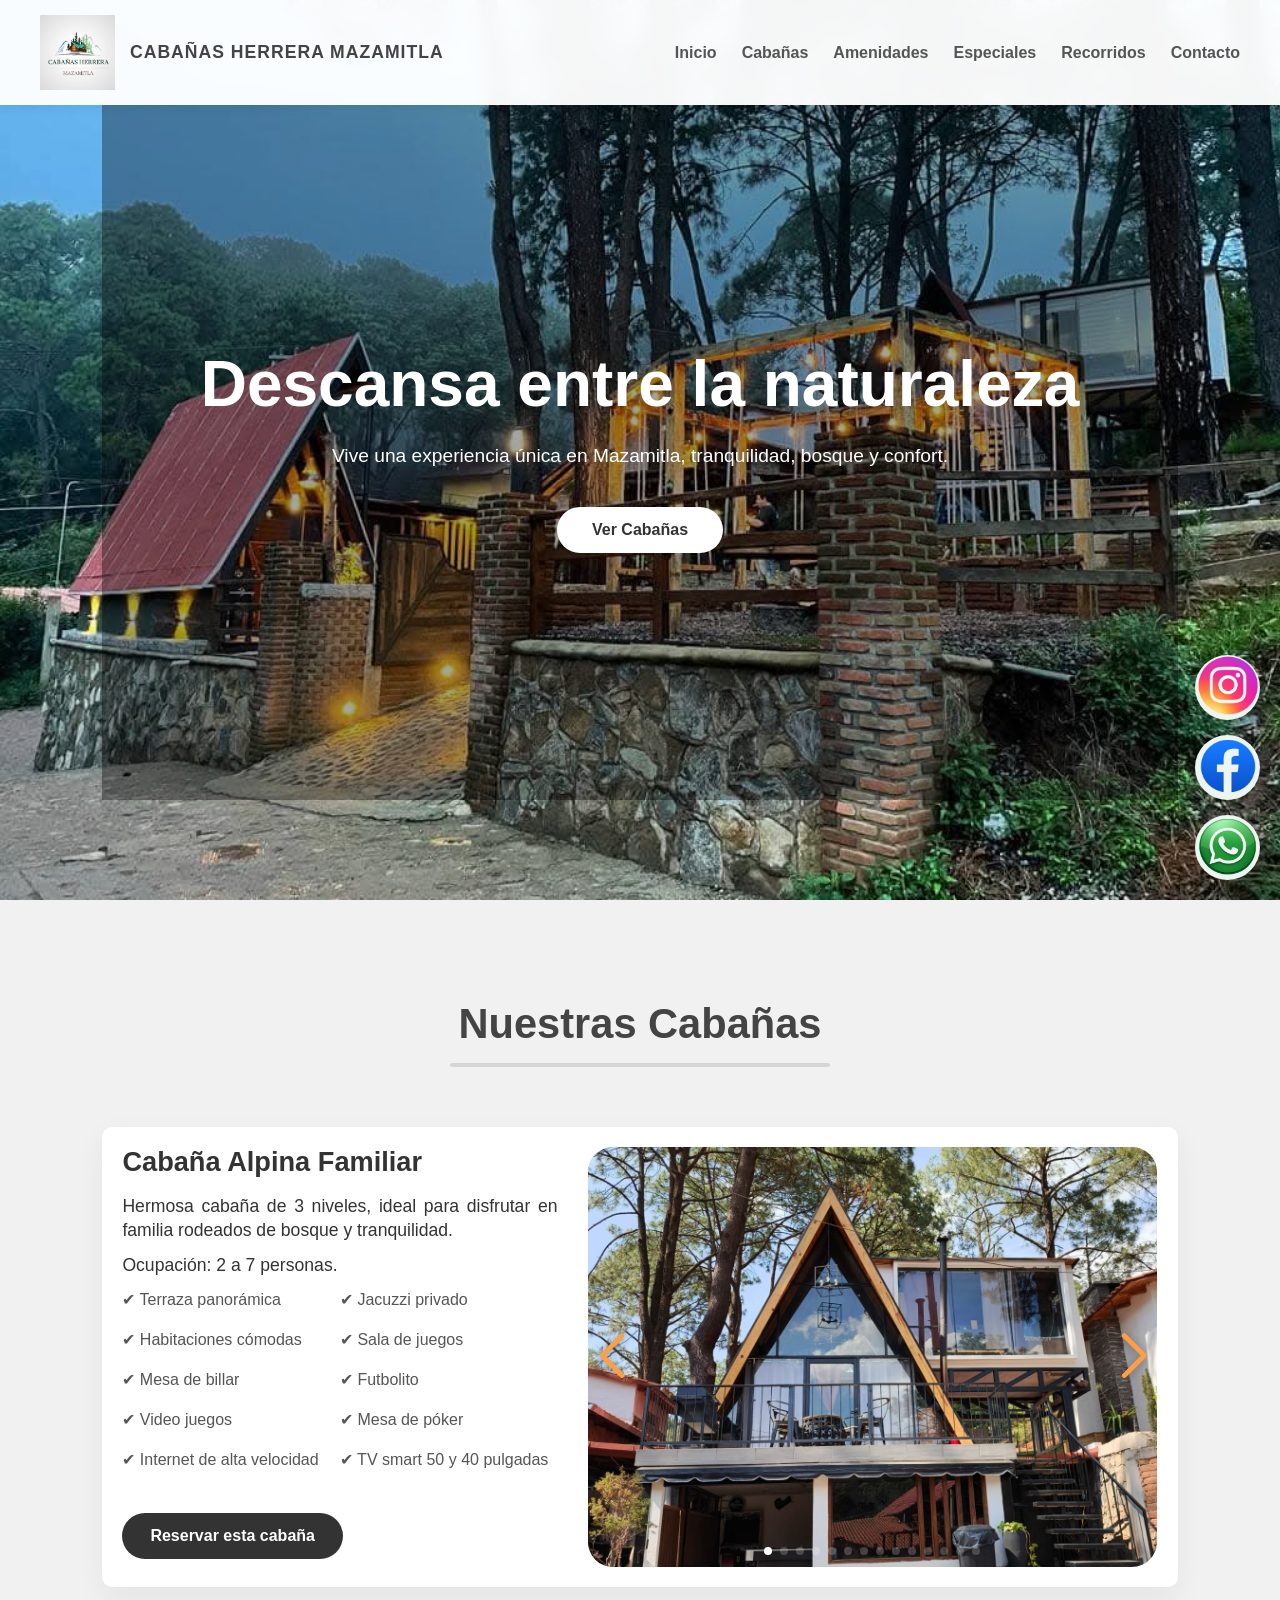
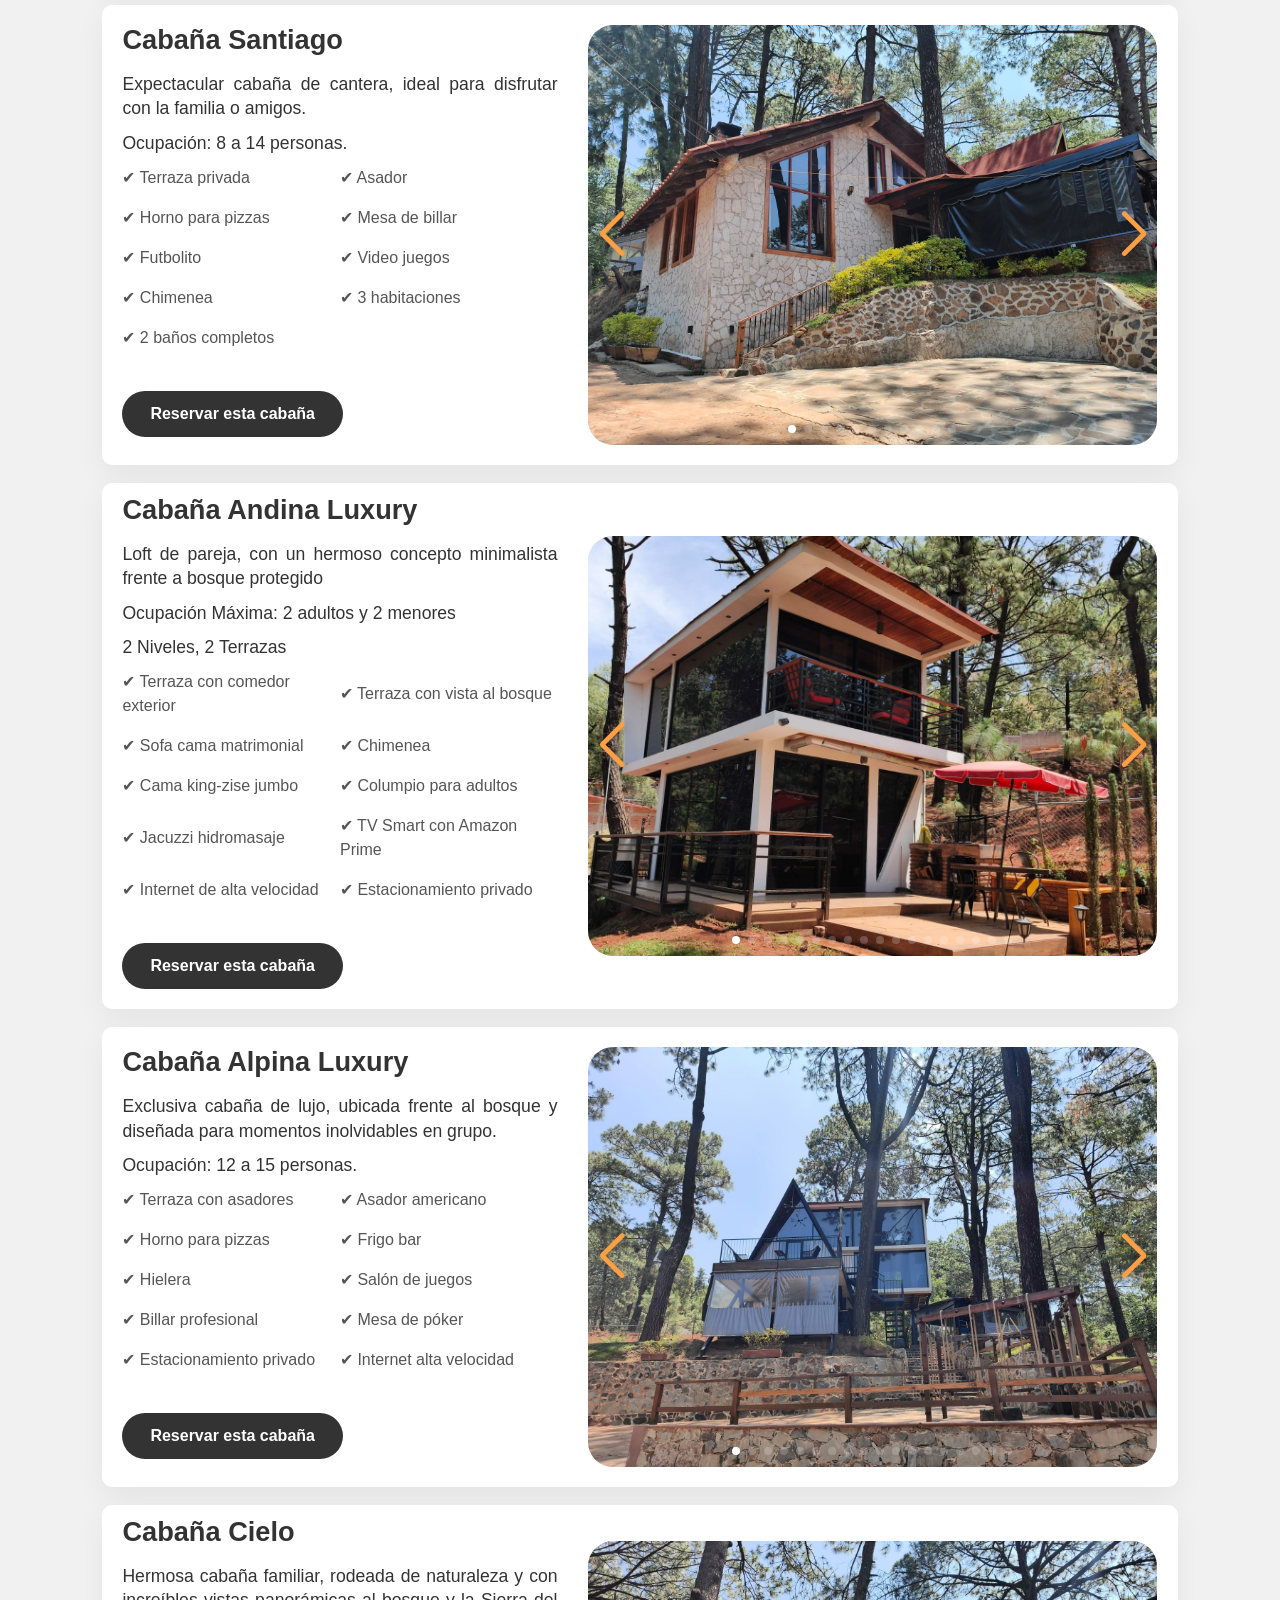
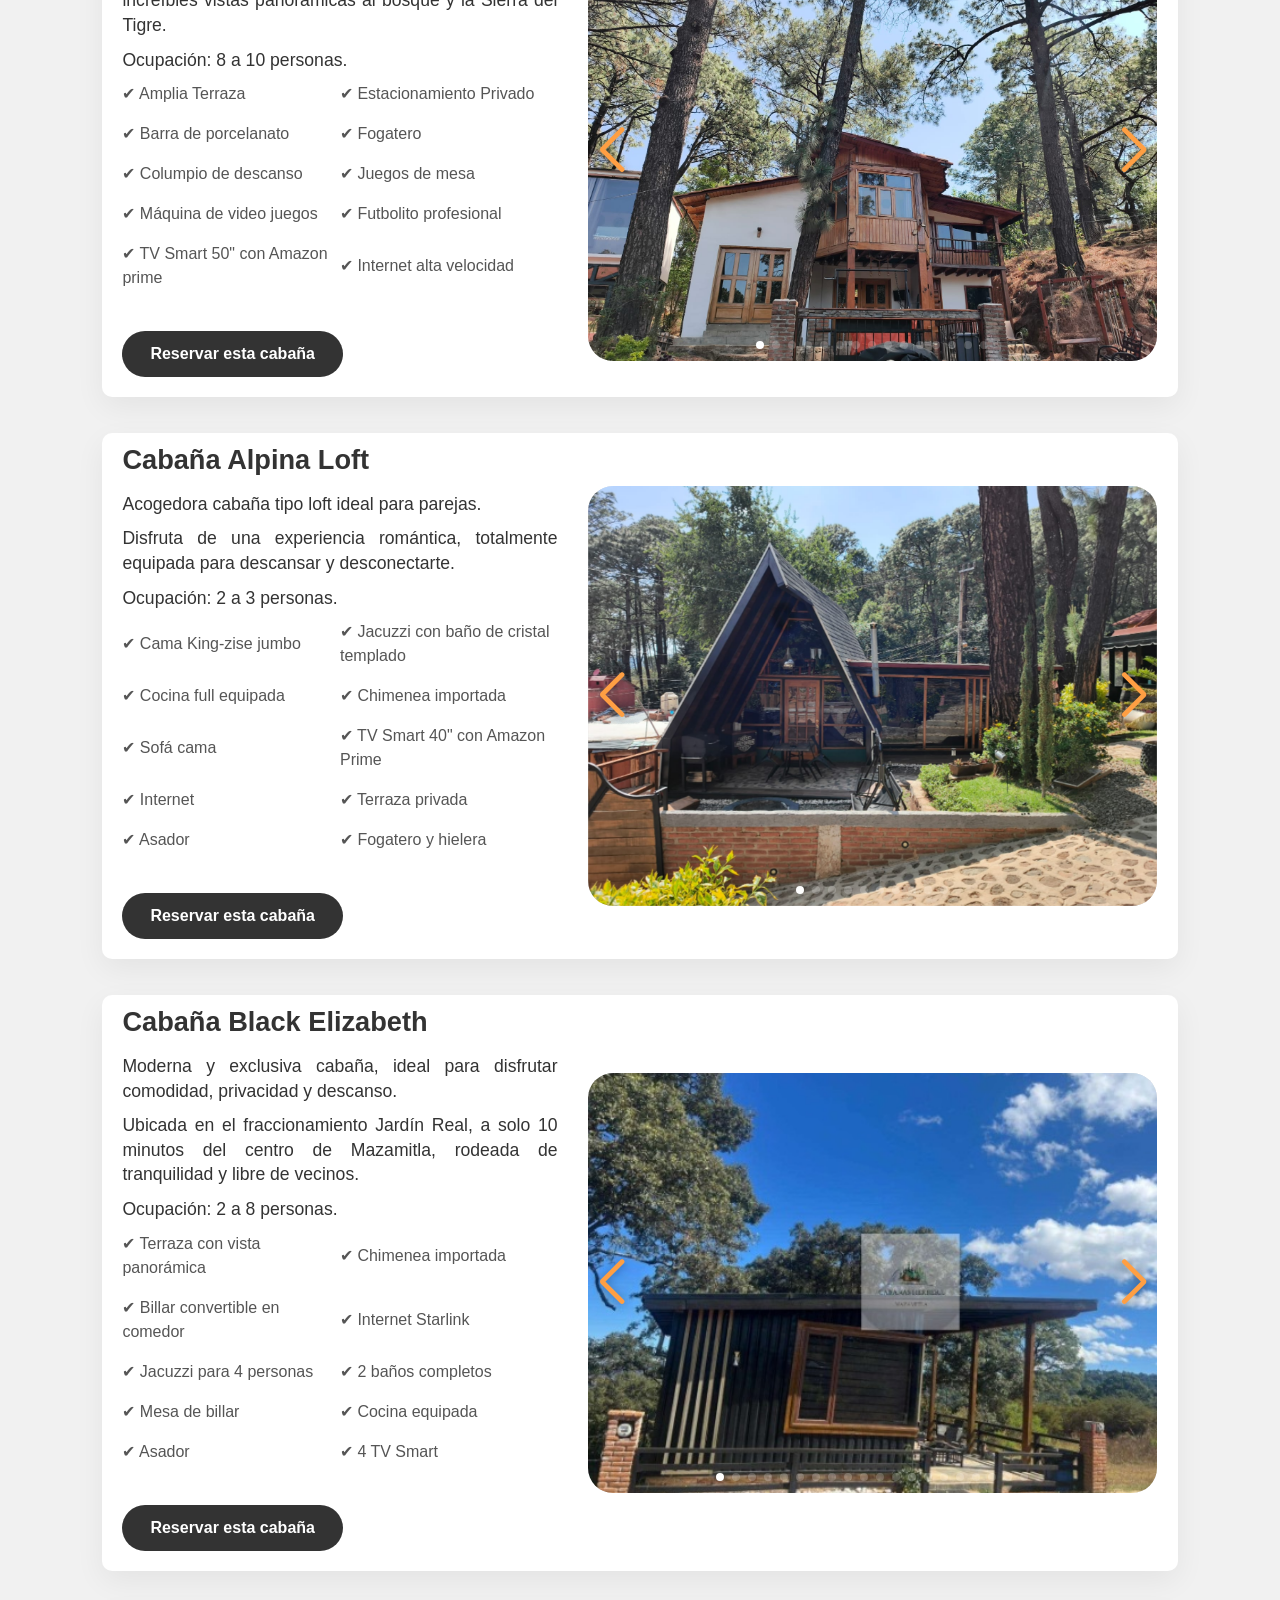
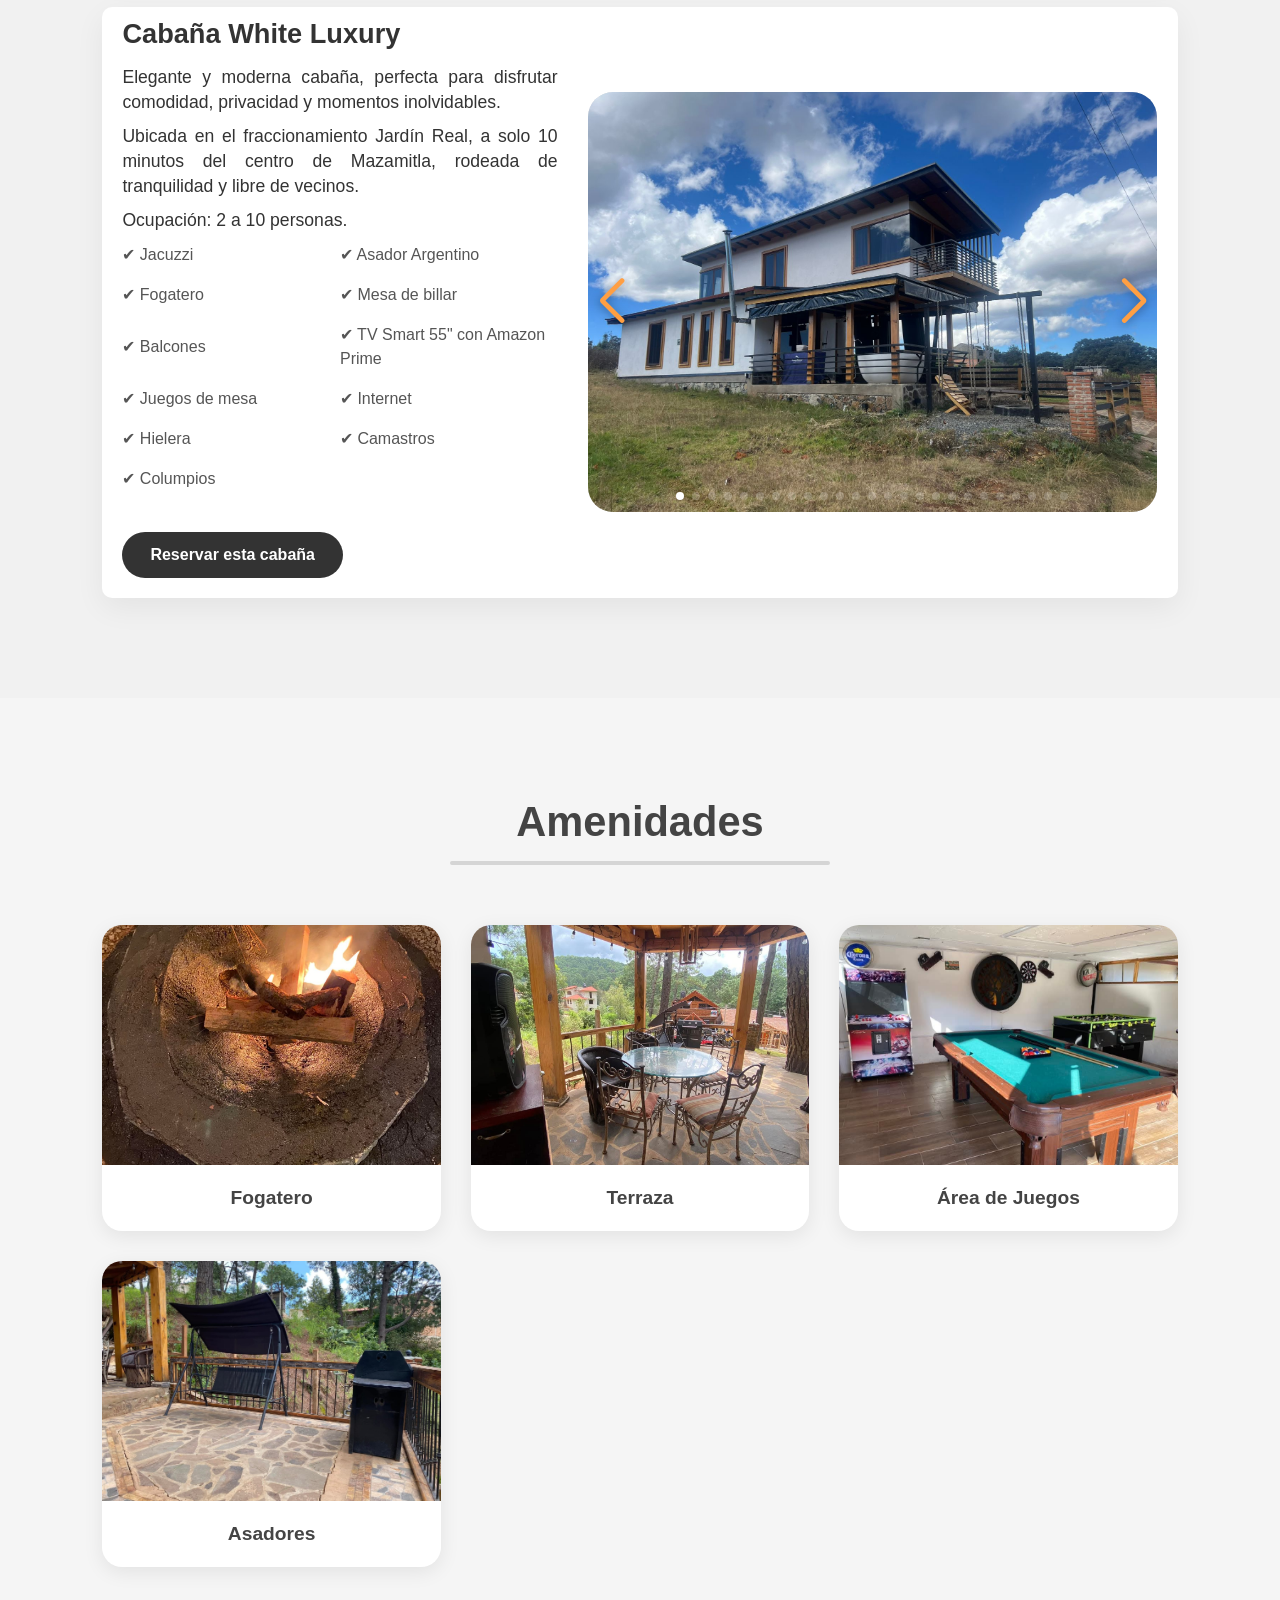
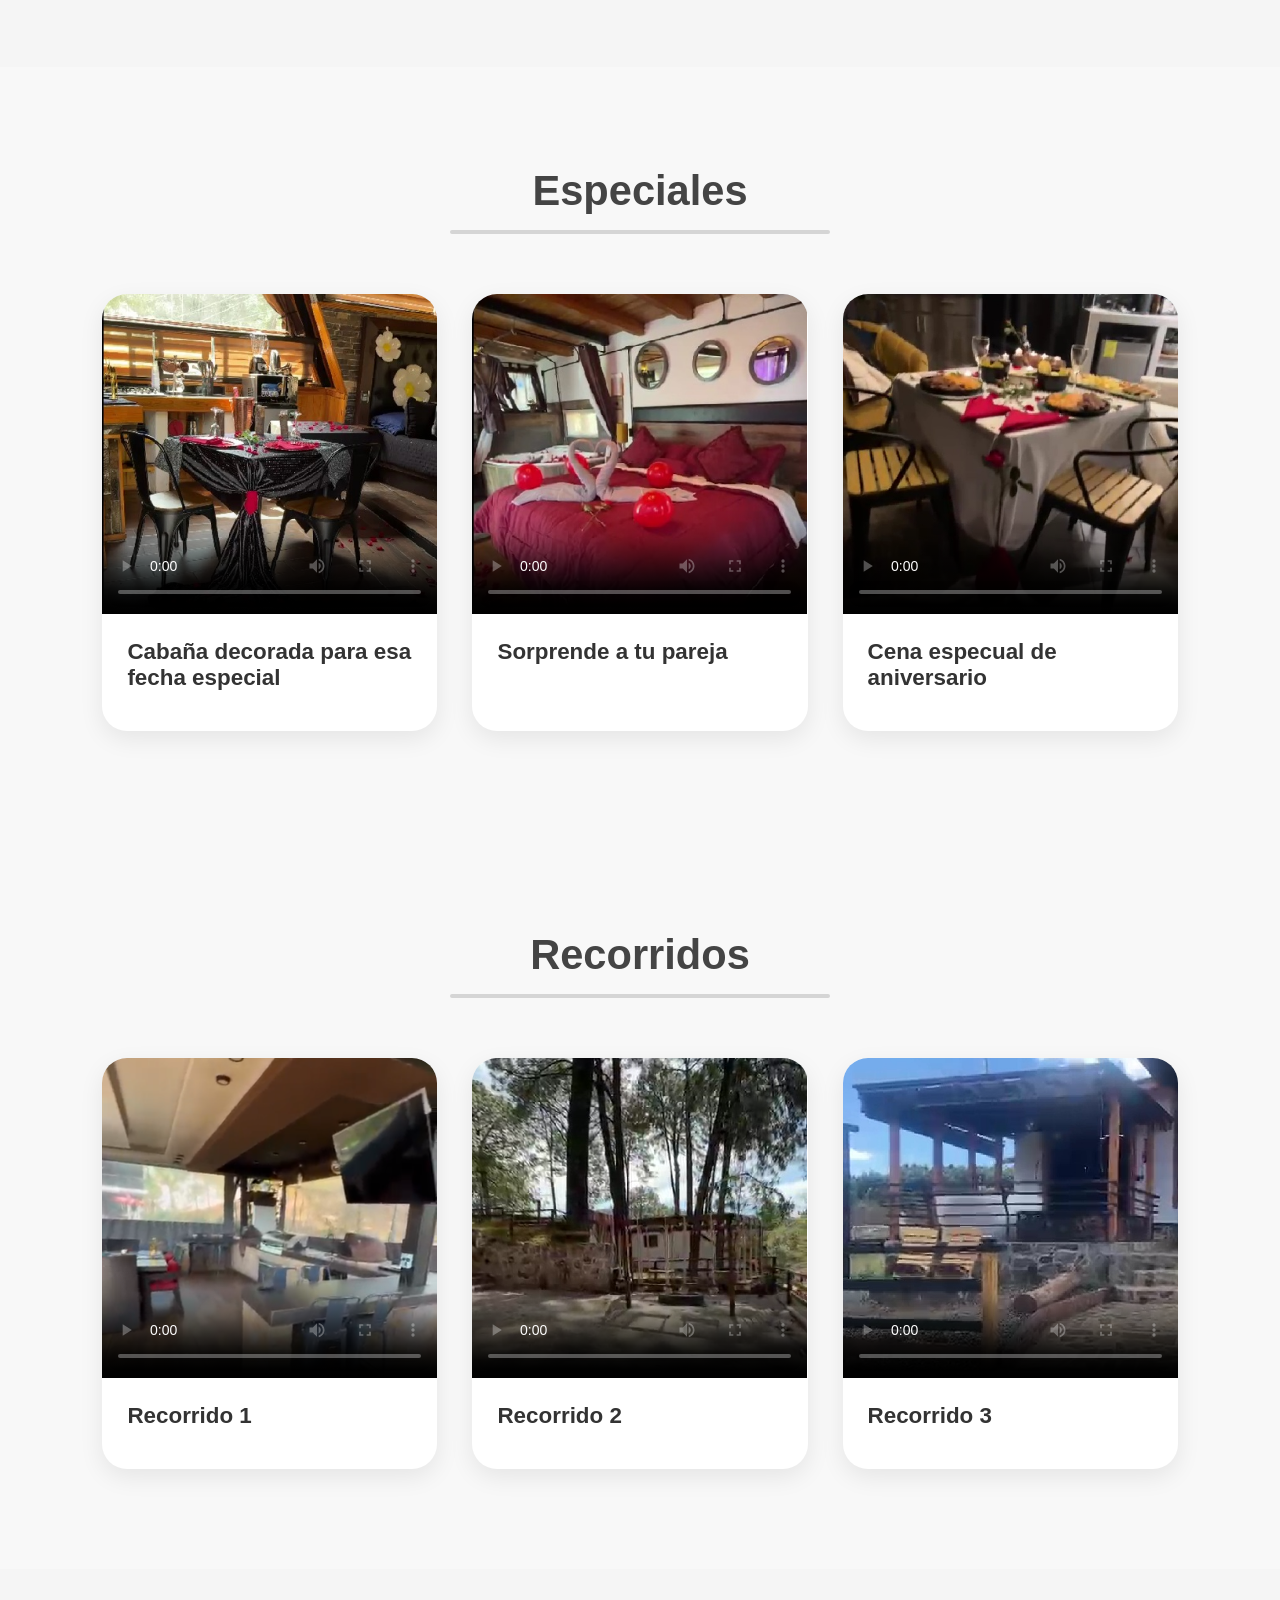
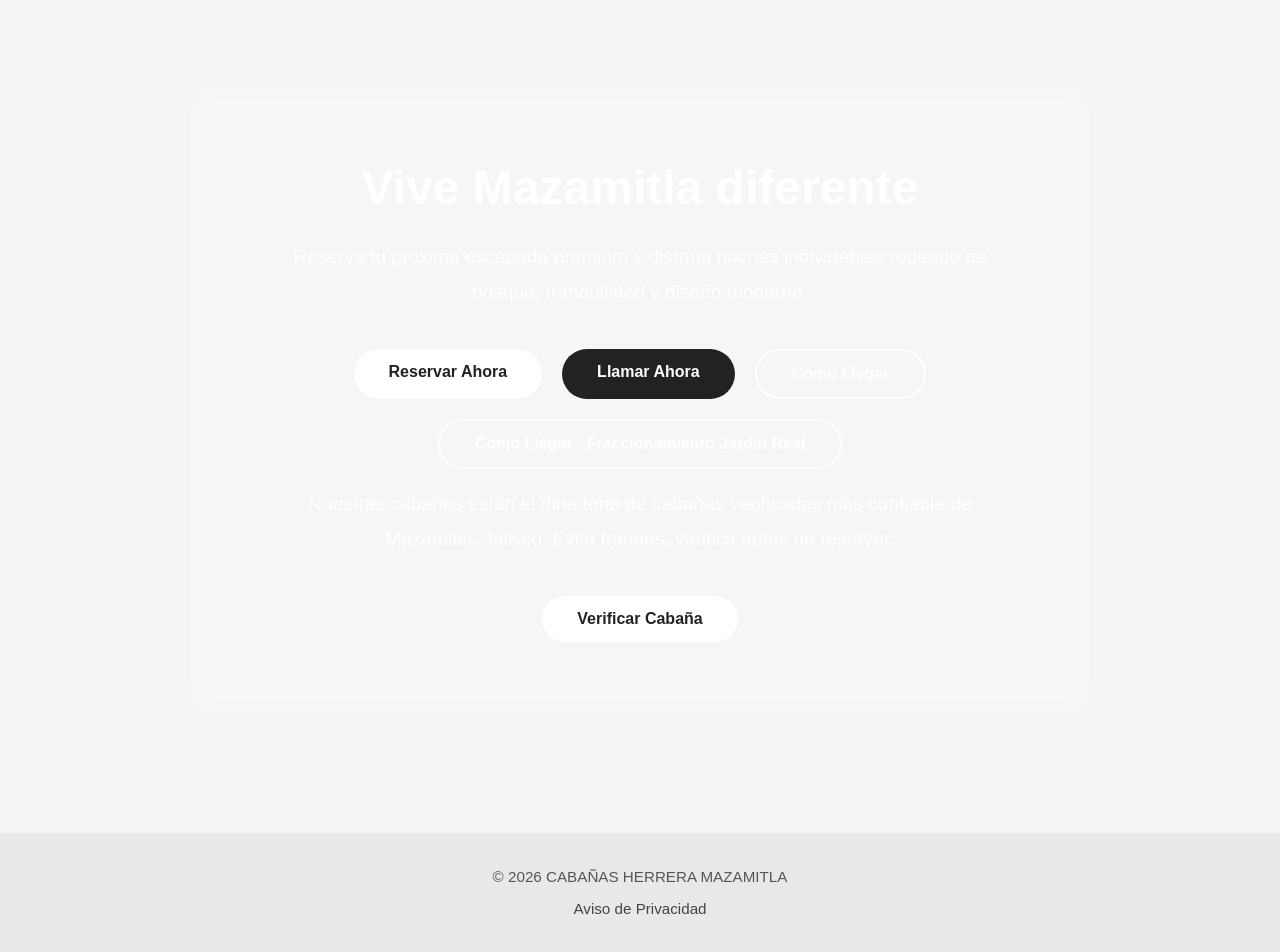
==== commit a4e203f8: "Add files via upload" ====
--- a/index.html
+++ b/index.html
@@ -1405,8 +1405,8 @@
 					<h3>Recorrido 1</h3>
 
 					<p>
-						Descubre una experiencia rodeada de bosque,
-						confort y vistas increíbles.
+						<!-- Descubre una experiencia rodeada de bosque,
+						confort y vistas increíbles. -->
 					</p>
 
 				</div>
@@ -1431,8 +1431,8 @@
 					<h3>Recorrido 2</h3>
 
 					<p>
-						Vive noches inolvidables con jacuzzi,
-						fogatero y diseño premium.
+						<!-- Vive noches inolvidables con jacuzzi,
+						fogatero y diseño premium. -->
 					</p>
 
 				</div>
@@ -1457,8 +1457,8 @@
 					<h3>Recorrido 3</h3>
 
 					<p>
-						Naturaleza, tranquilidad y lujo
-						en un solo lugar.
+						<!-- Naturaleza, tranquilidad y lujo
+						en un solo lugar. -->
 					</p>
 
 				</div>
@@ -1483,7 +1483,7 @@
 
         <div class="contacto-botones">
 
-			<a href="https://wa.me/523324580228?text=Hola,%20me%20gustar%C3%ADa%20recibir%20informaci%C3%B3n%20sobre%20las%20CABA%C3%91AS%20HERRERA%20MAZAMITLA."
+			<a href="https://wa.me/523334159158?text=Hola,%20me%20gustar%C3%ADa%20recibir%20informaci%C3%B3n%20sobre%20las%20CABA%C3%91AS%20HERRERA%20MAZAMITLA."
 			   target="_blank" class="btn btn-whatsapp">Reservar Ahora</a>		   
 			
 			<a href="tel:+523334159158" class="btn btn-llamar">Llamar Ahora</a>
--- a/css/style.css
+++ b/css/style.css
@@ -261,7 +261,7 @@
 
 .titulo-seccion h2{
 
-    font-size:2.7rem;
+    font-size:2.6rem;
 
     color:#444;
 
@@ -716,6 +716,125 @@
 
     color:#000;
 }
+
+/* =========================
+   ESPECIALES
+========================= */
+
+.especiales{
+
+    background:#f8f8f8;
+}
+
+.especiales-grid{
+
+    display:grid;
+
+    grid-template-columns:
+    repeat(auto-fit,minmax(320px,1fr));
+
+    gap:35px;
+
+    margin-top:50px;
+}
+
+.video-card{
+
+    background:#fff;
+
+    border-radius:25px;
+
+    overflow:hidden;
+
+    box-shadow:0 8px 25px rgba(0,0,0,0.08);
+
+    transition:0.3s;
+}
+
+.video-card:hover{
+
+    transform:translateY(-8px);
+}
+
+.video-card video{
+
+    width:100%;
+
+    height:320px;
+
+    object-fit:cover;
+
+    display:block;
+
+    background:#000;
+}
+
+.video-info{
+
+    padding:25px;
+}
+
+.video-info h3{
+
+    font-size:1.4rem;
+
+    margin-bottom:15px;
+
+    color:#333;
+}
+
+.video-info p{
+
+    color:#666;
+
+    line-height:1.7;
+
+    font-size:1rem;
+}
+
+/* MOBILE */
+
+@media(max-width:700px){
+
+    .video-card video{
+
+        height:240px;
+    }
+
+    .video-info{
+
+        padding:20px;
+    }
+
+    .video-info h3{
+
+        font-size:1.2rem;
+    }
+}
+
+
+/* =========================
+   RECORRIDOS
+========================= */
+
+.recorridos{
+
+    background:#f8f8f8;
+}
+
+.recorridos-grid{
+
+    display:grid;
+
+    grid-template-columns:
+    repeat(auto-fit,minmax(320px,1fr));
+
+    gap:35px;
+
+    margin-top:50px;
+}
+
+
 
 /* =========================
    CONTACTO
@@ -824,9 +943,7 @@
     color:#222;
 }
 
-/* =========================
-   BOTÓN RESERVAR CABAÑA
-========================= */
+/* BOTÓN RESERVAR CABAÑA */
 
 .btn-reservar{
 
@@ -850,6 +967,36 @@
 }
 
 .btn-reservar:hover{
+
+    background:#000;
+
+    transform:translateY(-2px);
+}
+
+/* BOTÓN VERIFICAR */
+
+.btn-verif{
+
+    display:inline-block;
+
+    margin-top:25px;
+
+    background:#333;
+
+    color:#fff;
+
+    text-decoration:none;
+
+    padding:14px 28px;
+
+    border-radius:50px;
+
+    font-weight:600;
+
+    transition:0.3s;
+}
+
+.btn-verif:hover{
 
     background:#000;
 
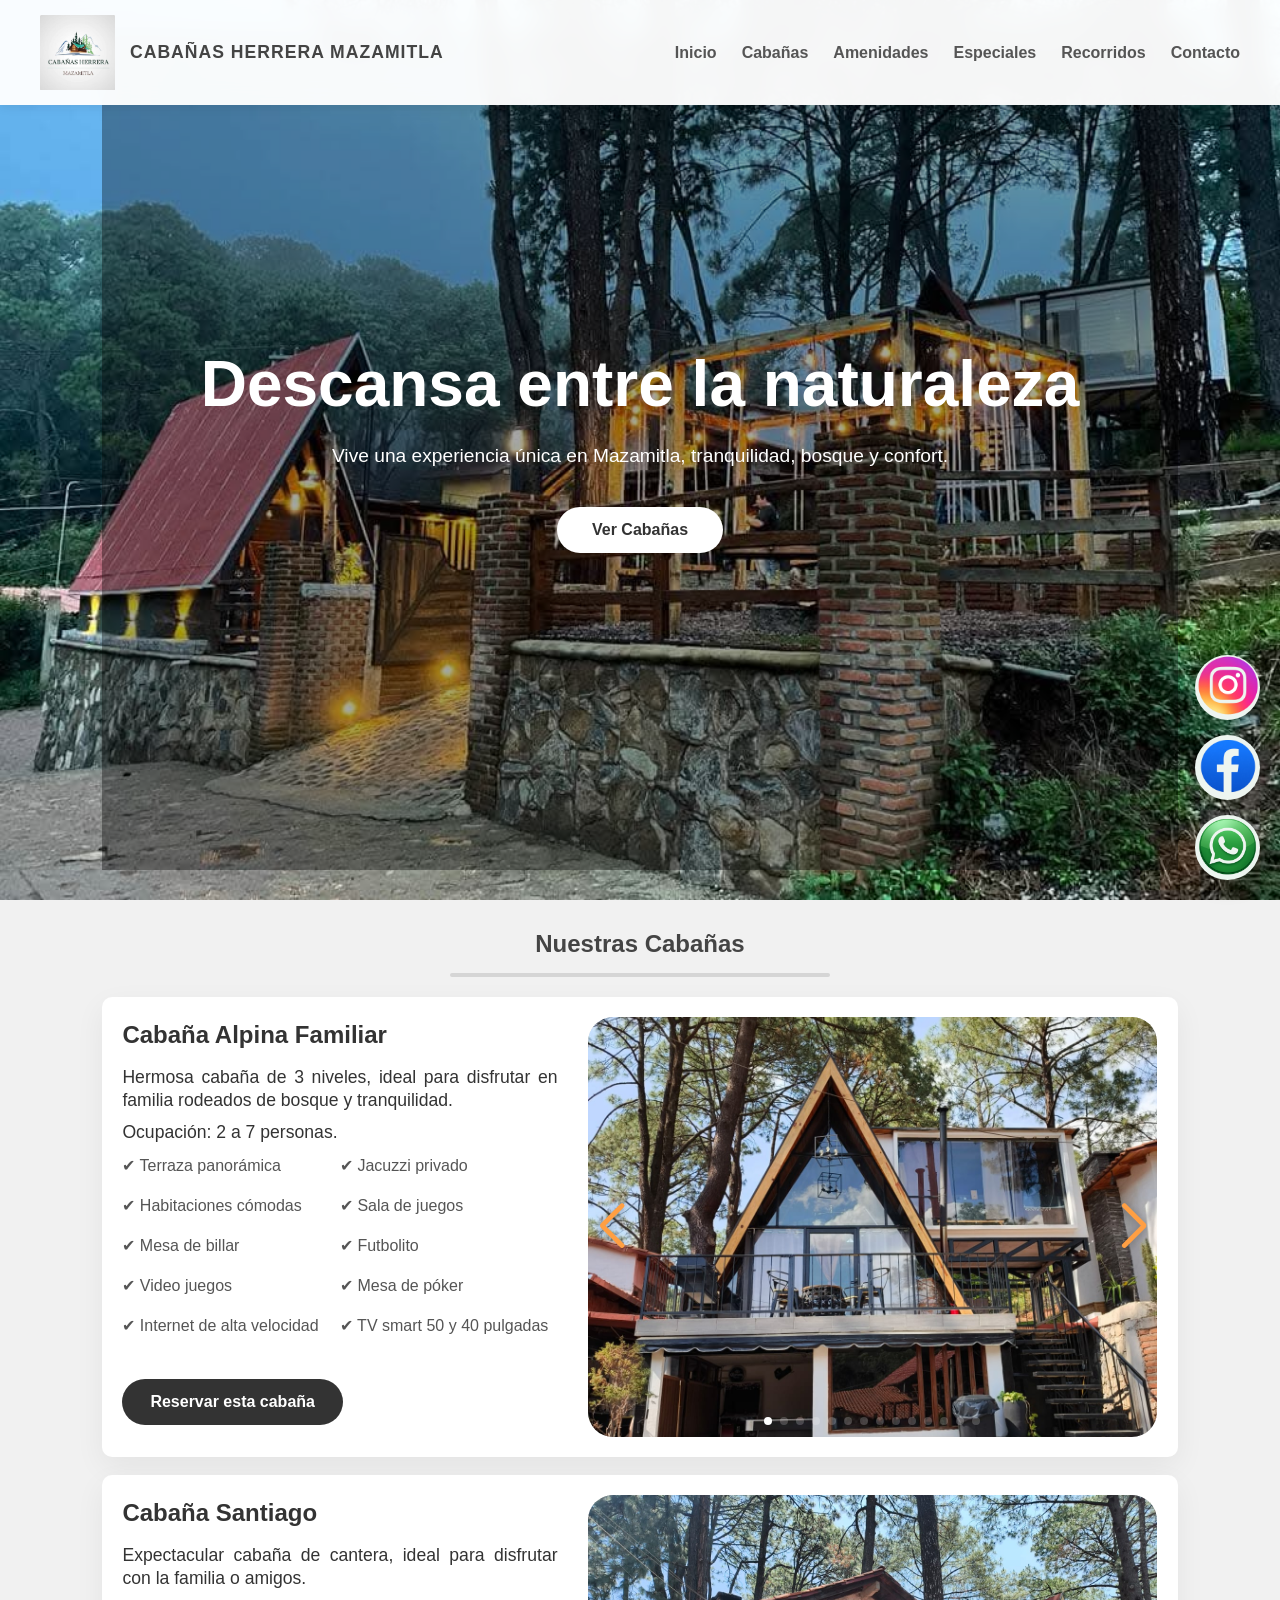
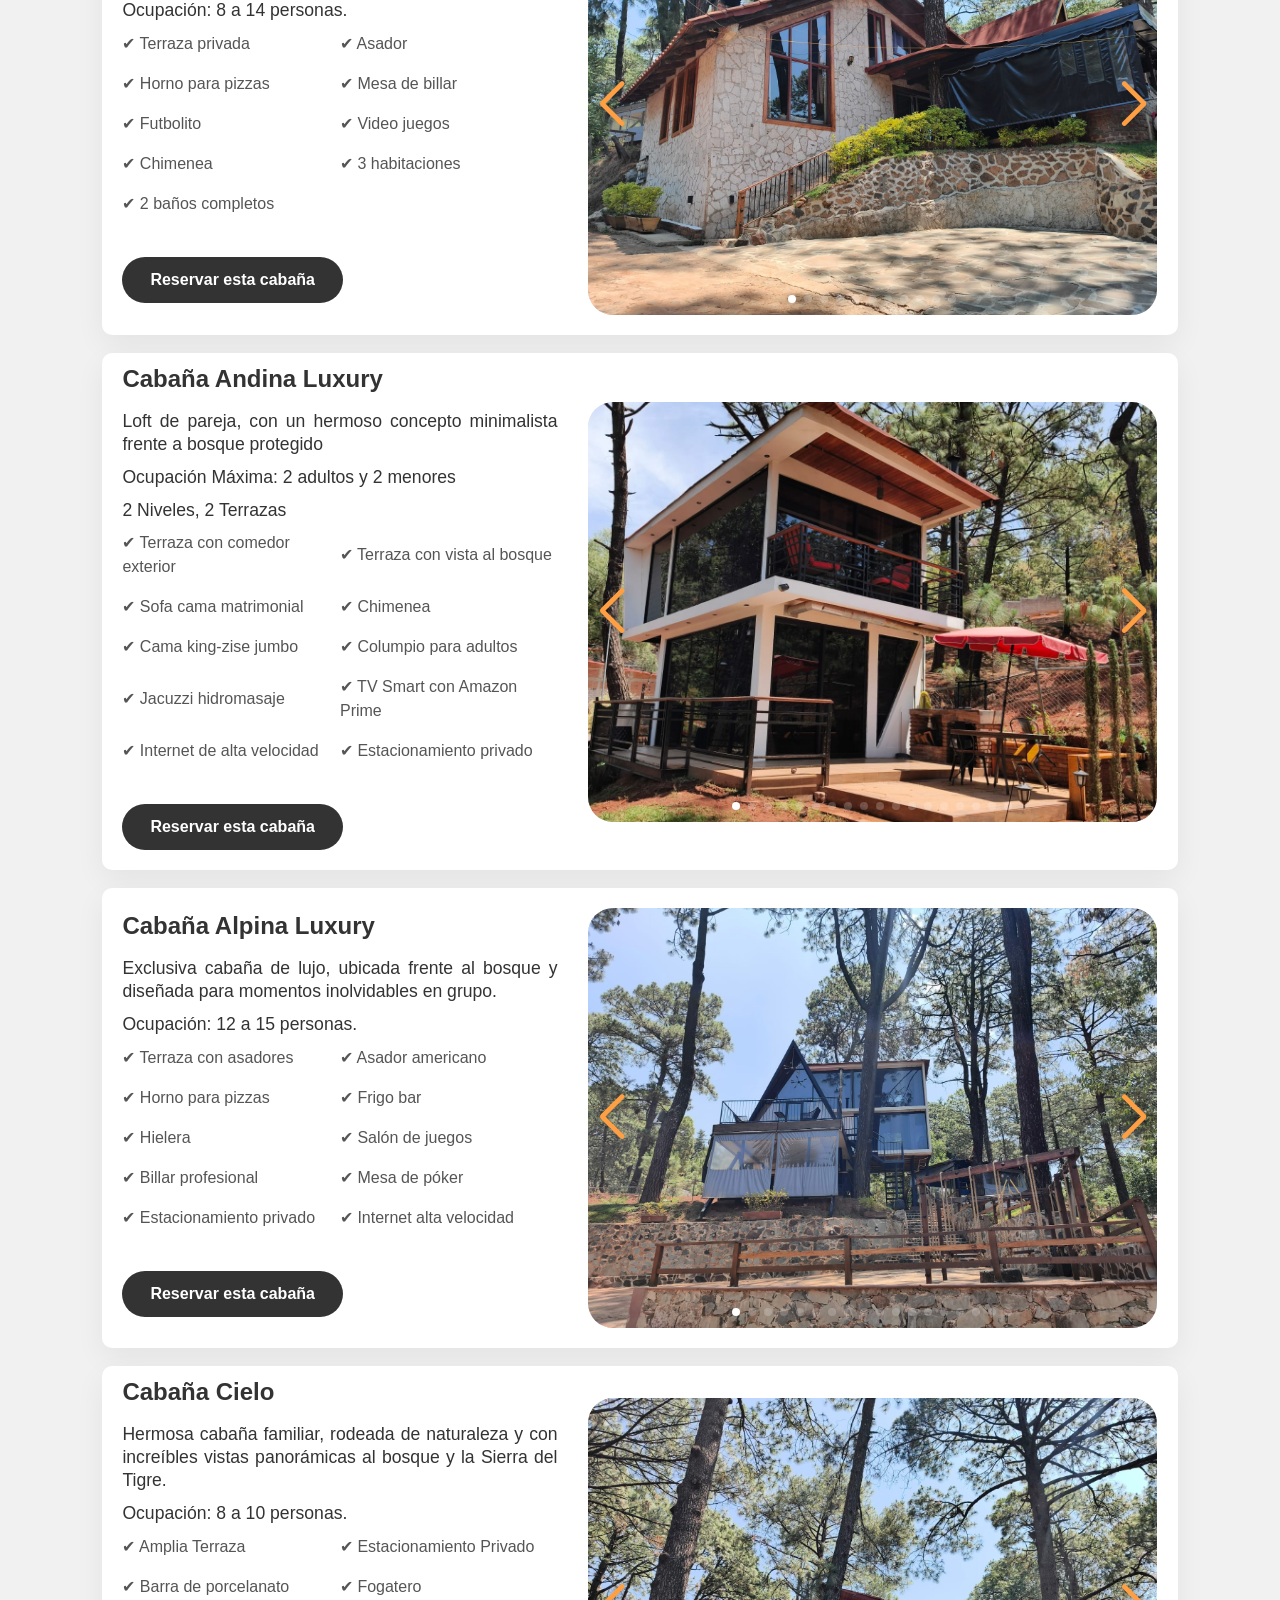
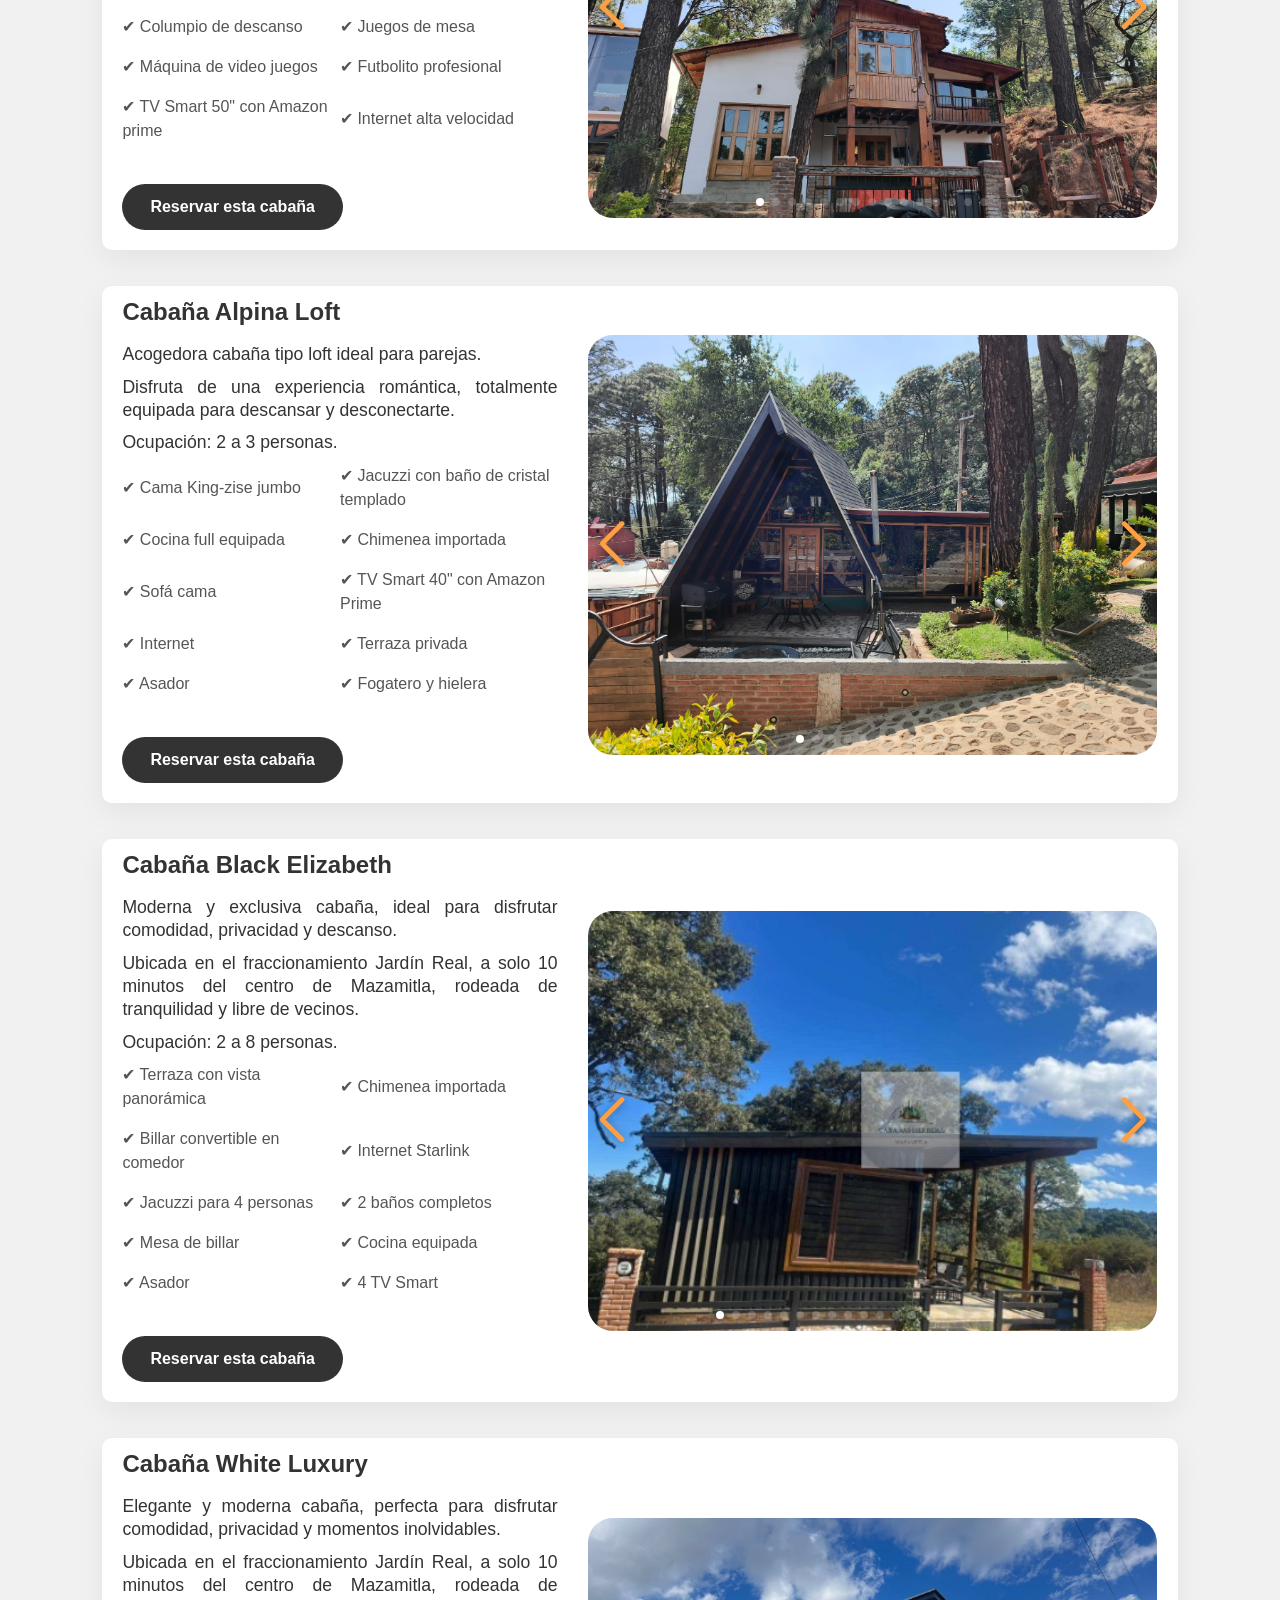
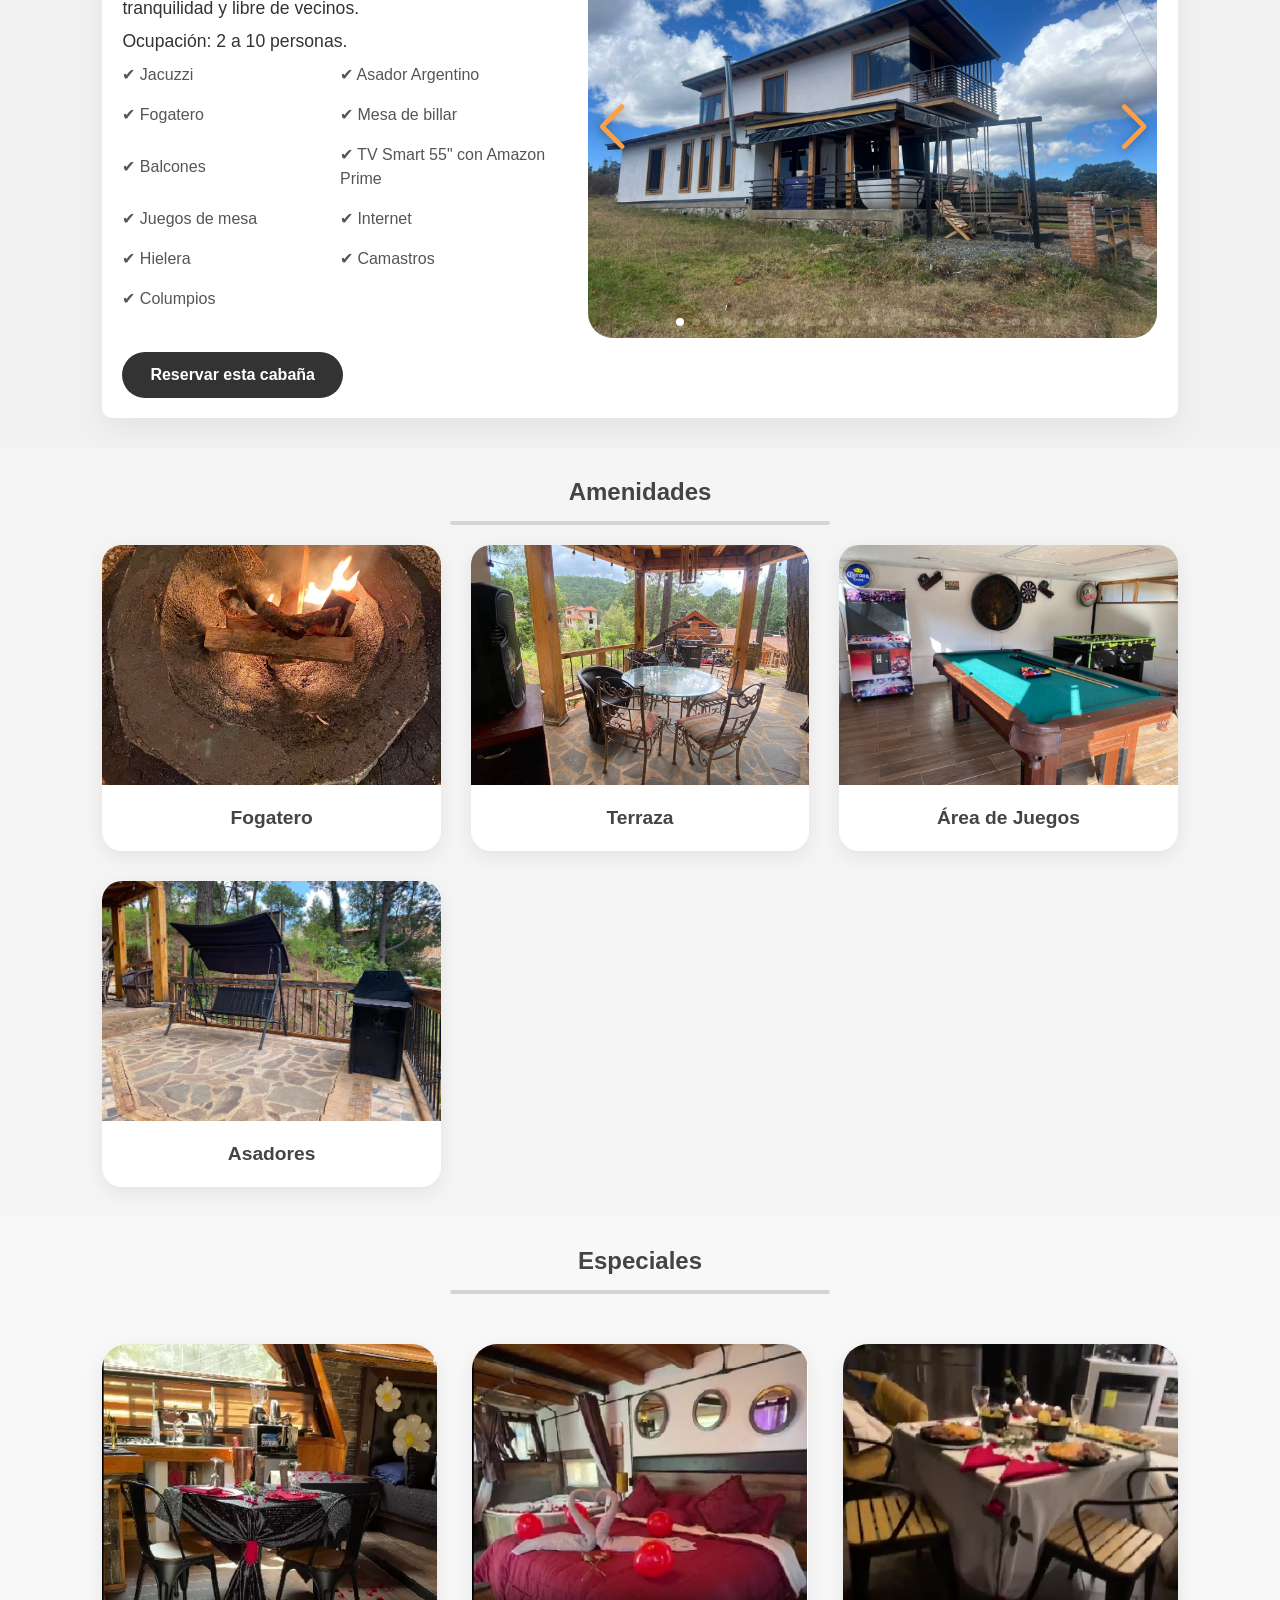
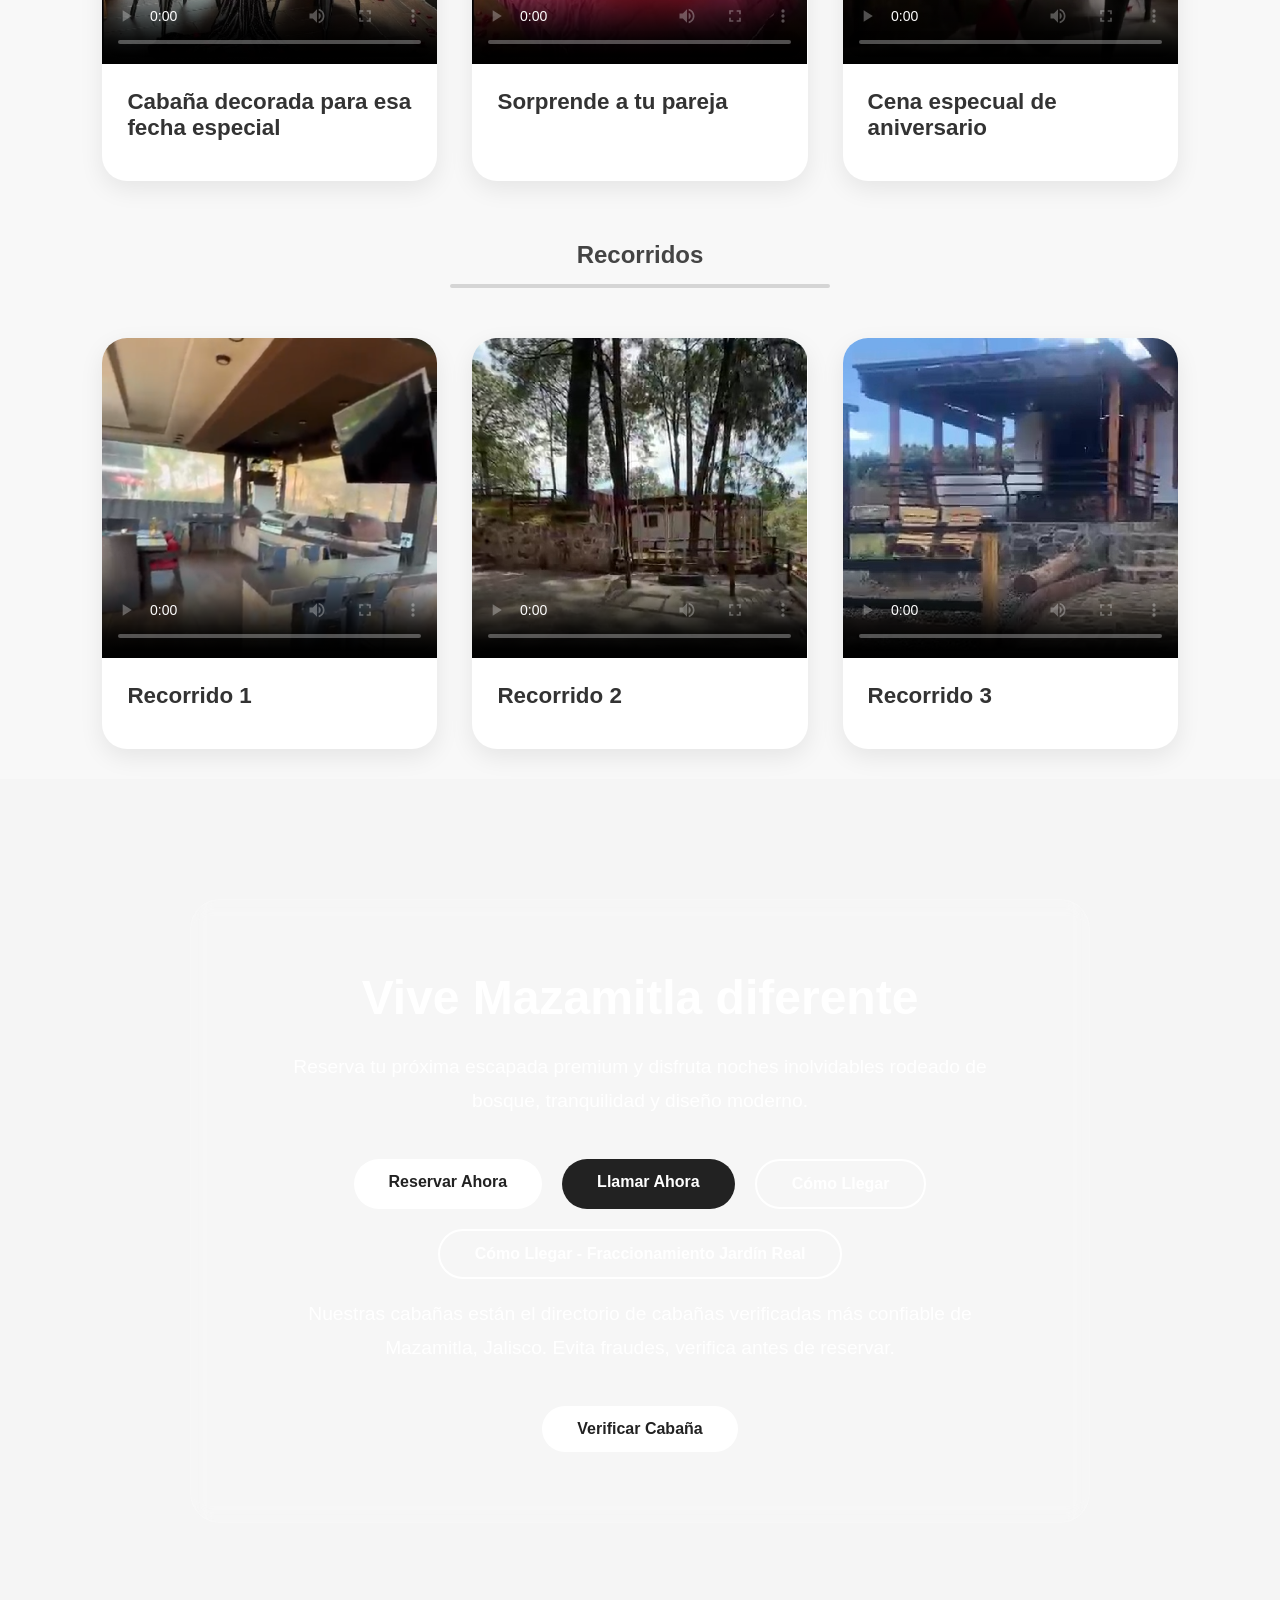
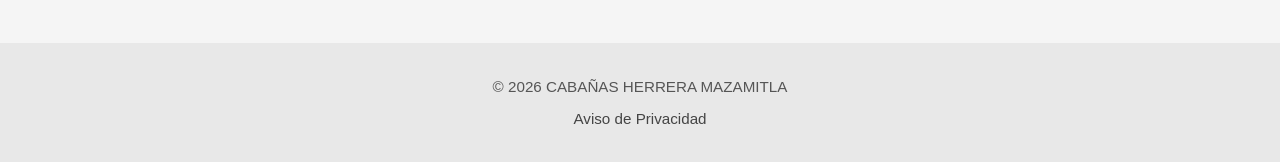
==== commit 8b8121b8: "Add files via upload" ====
--- a/index.html
+++ b/index.html
@@ -1652,7 +1652,7 @@
 		<img src="img/facebook.png" alt="Facebook">
 	</a>
 
-	<a href="https://wa.me/523324580228?text=Hola,%20quiero%20informaci%C3%B3n%20sobre%20CABA%C3%91AS%20HERRERA%20MAZAMITLA." 
+	<a href="https://wa.me/523334159158?text=Hola,%20quiero%20informaci%C3%B3n%20sobre%20CABA%C3%91AS%20HERRERA%20MAZAMITLA." 
 	   class="whatsapp-float"
 	   target="_blank">
 
--- a/css/style.css
+++ b/css/style.css
@@ -249,19 +249,19 @@
 
 section{
 
-    padding:100px 8%;
+    padding:30px 8%;
 }
 
 .titulo-seccion{
 
     text-align:center;
 
-    margin-bottom:60px;
+    margin-bottom:20px;
 }
 
 .titulo-seccion h2{
 
-    font-size:2.6rem;
+    font-size: 2 rem;
 
     color:#444;
 
@@ -338,7 +338,7 @@
 
     font-size:1.1rem;
 
-	line-height:1.4;
+	line-height:1.3;
 		
     margin-bottom:10px;
 
@@ -349,7 +349,7 @@
 
 .cabana-info h3{
 
-    font-size:1.7rem;
+    font-size:1.5rem;
 
 	line-height:.5;
 		
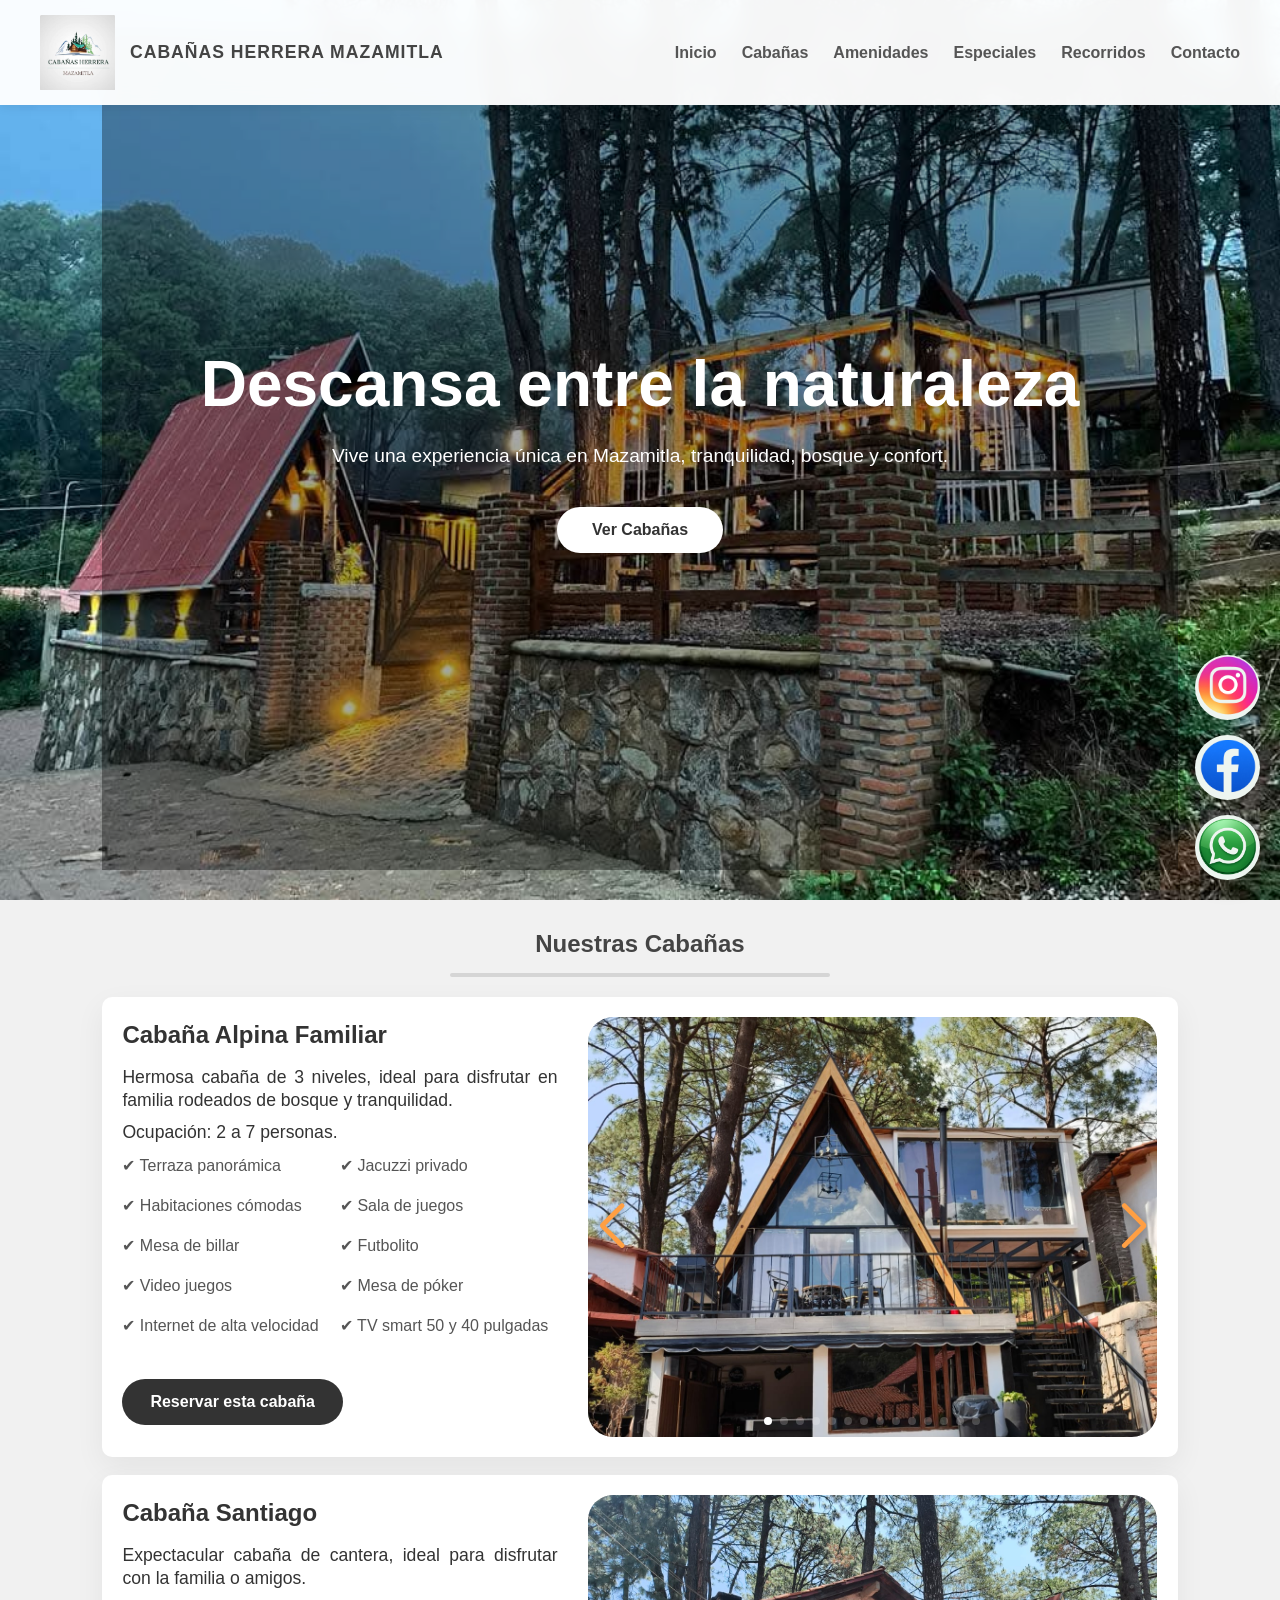
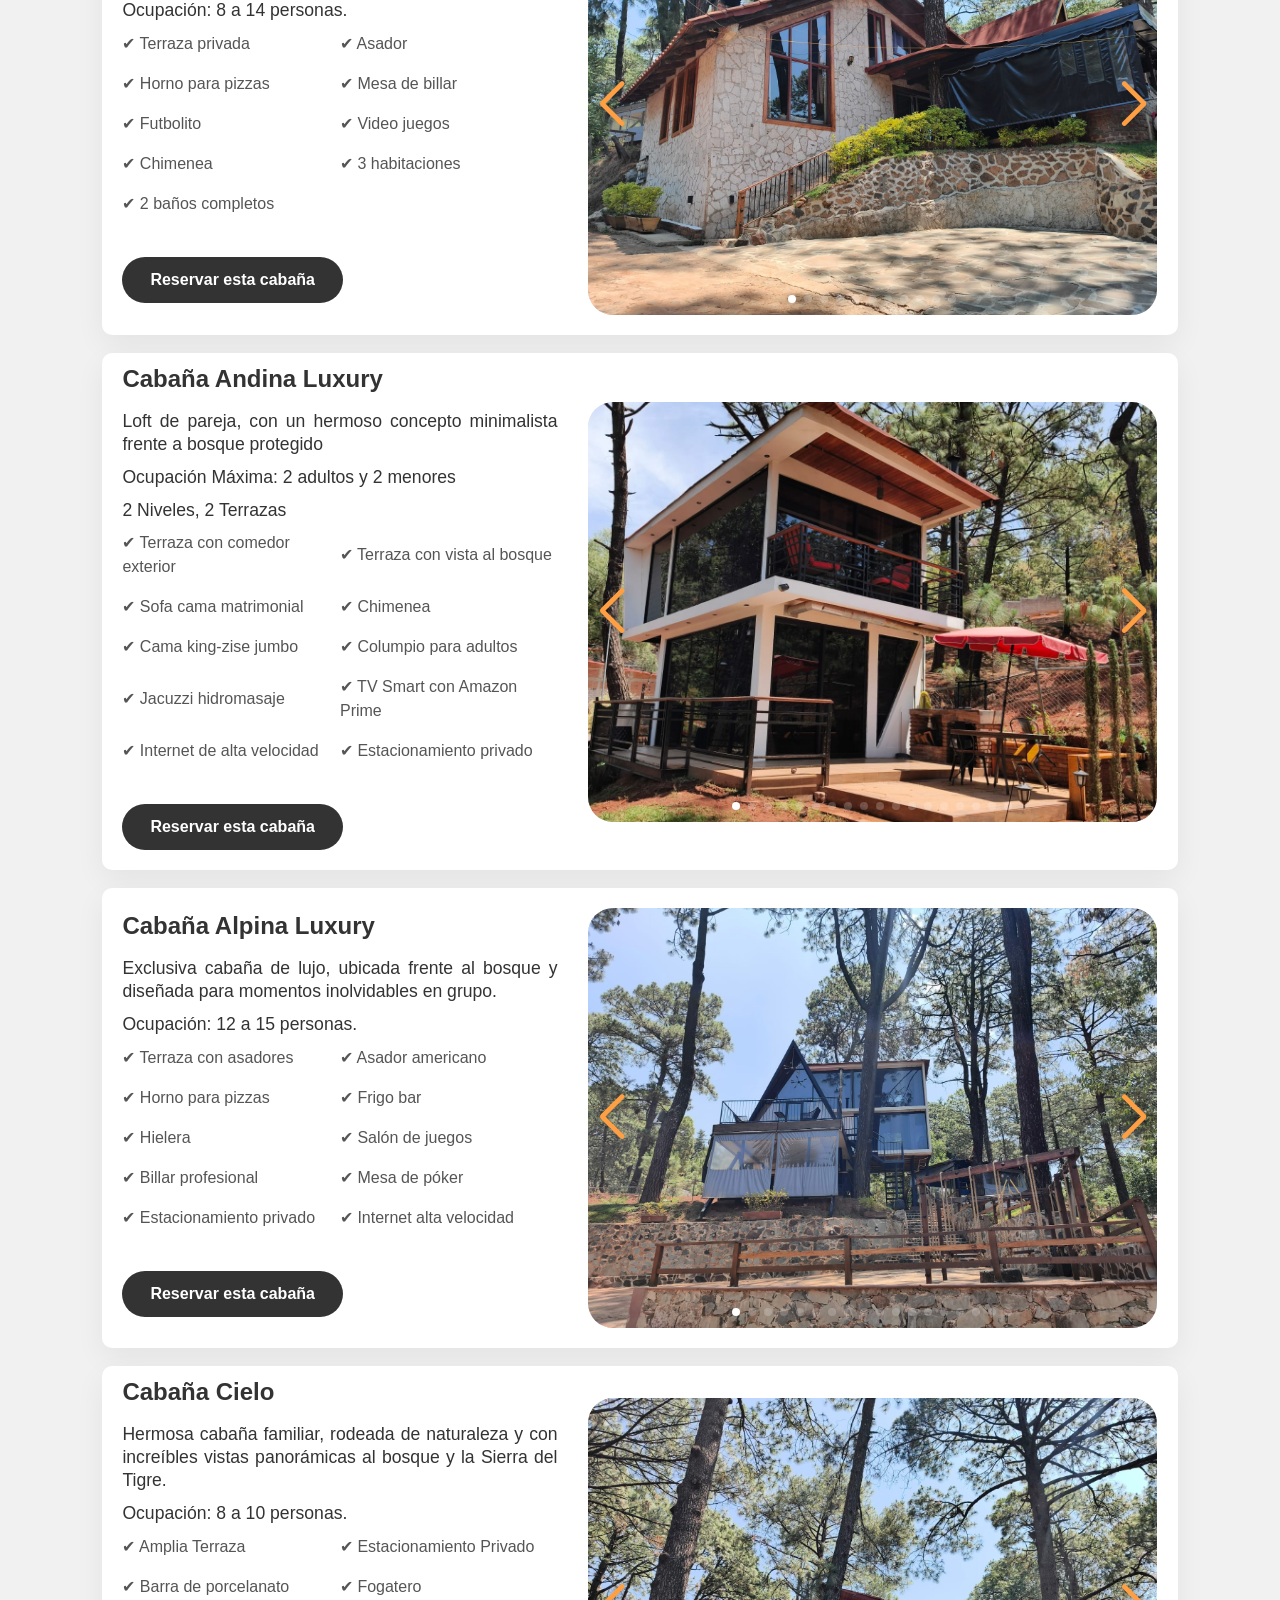
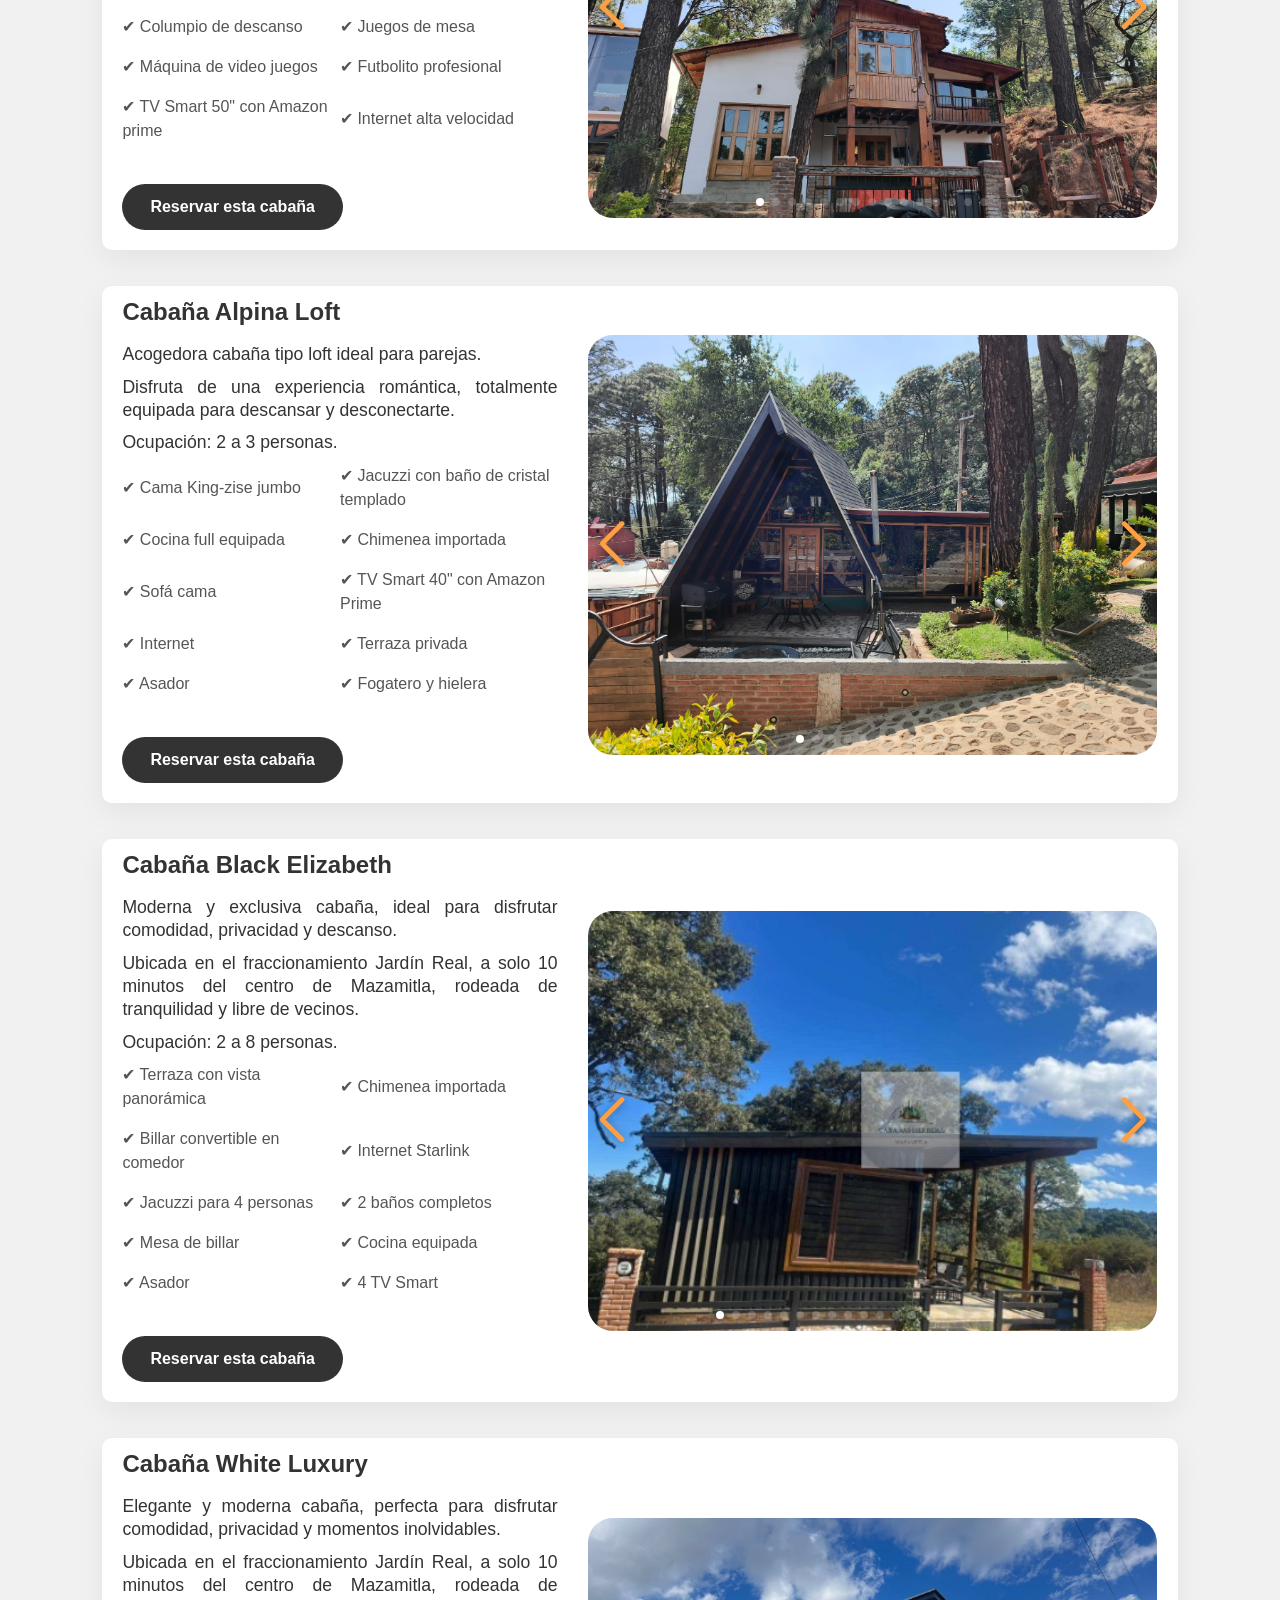
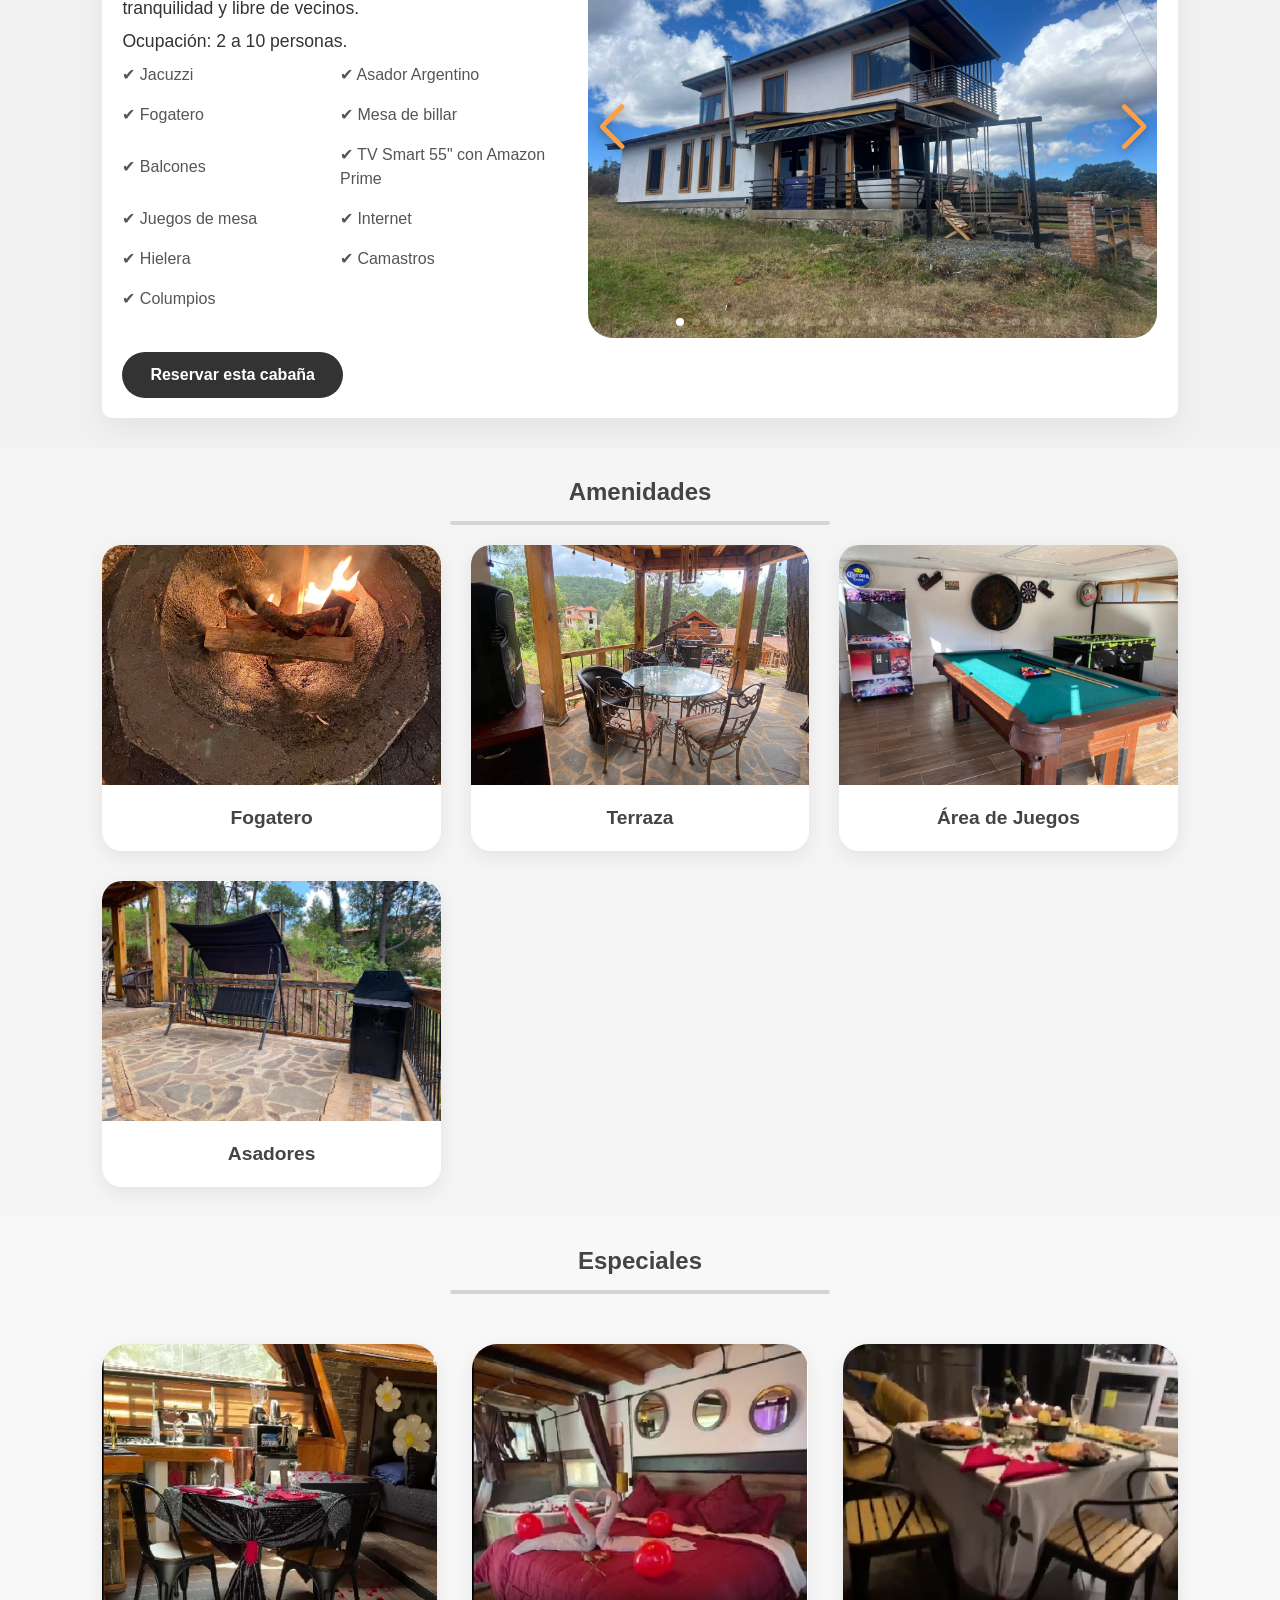
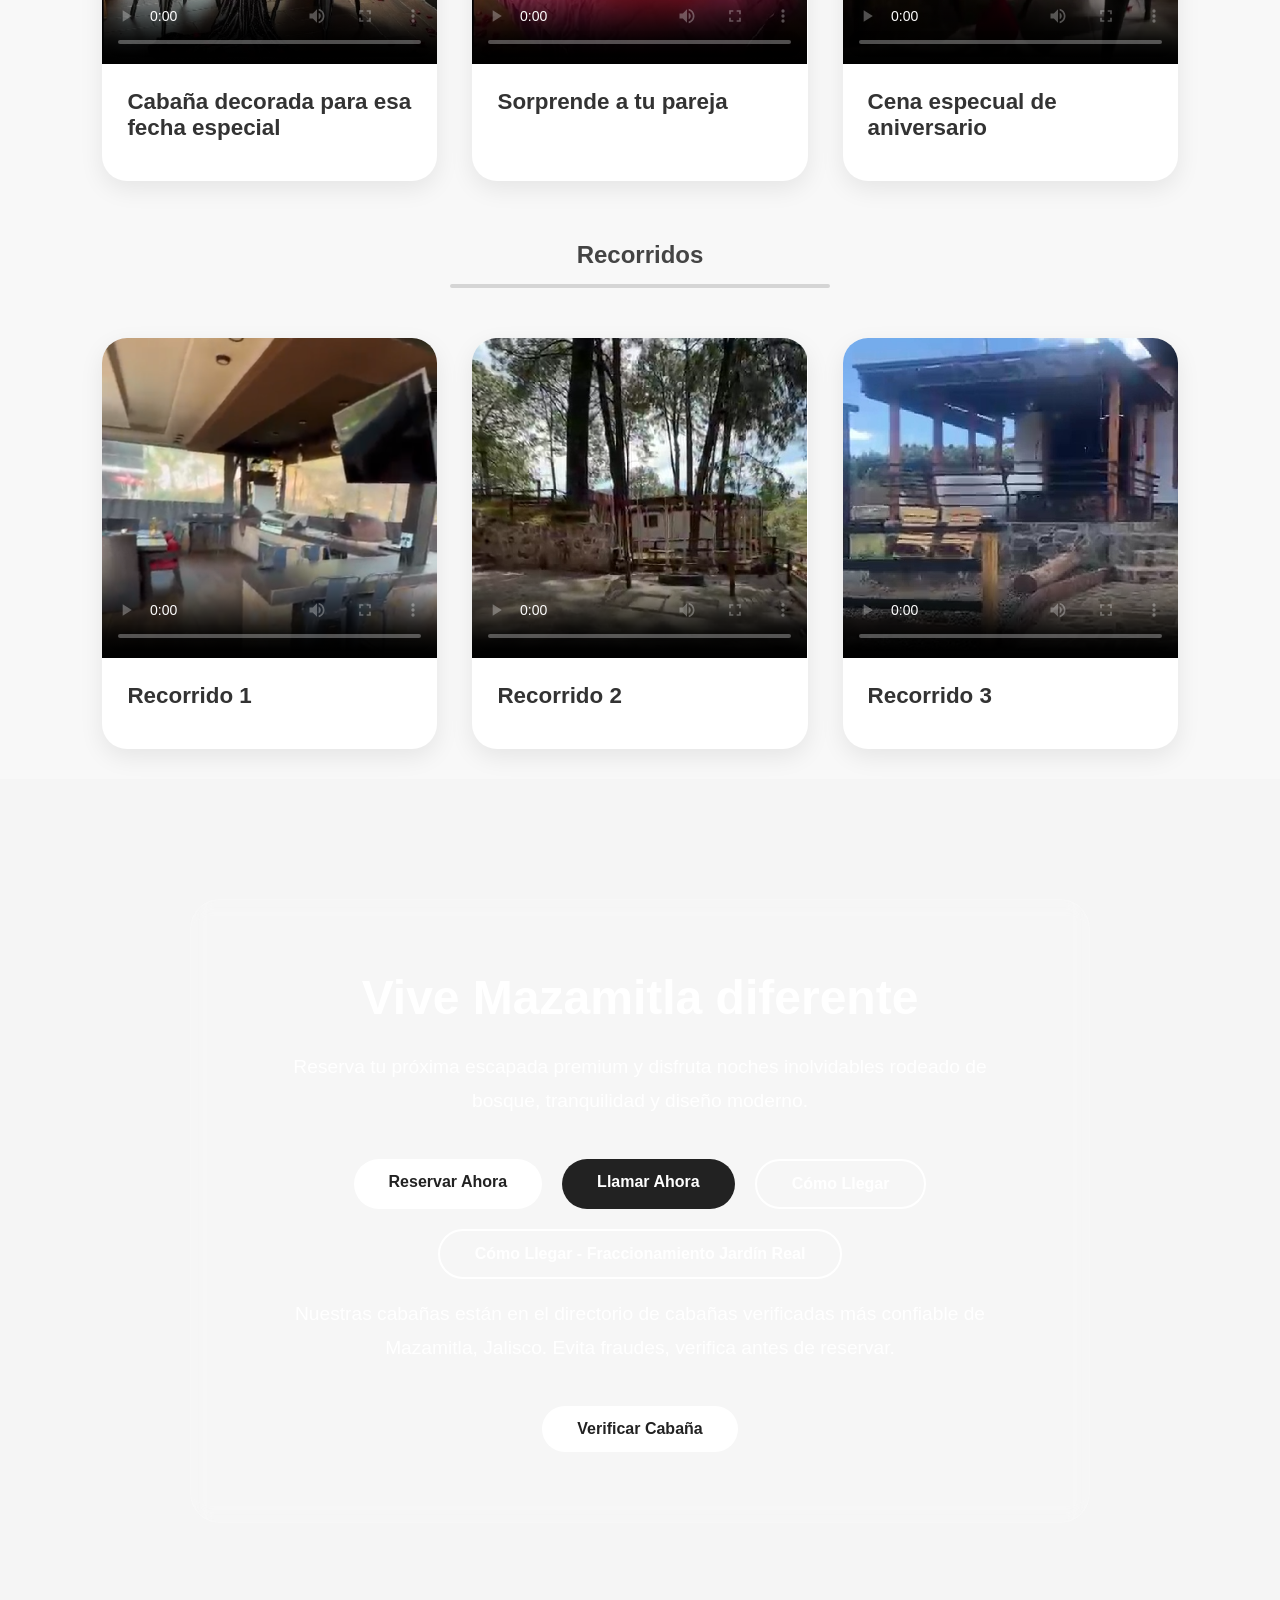
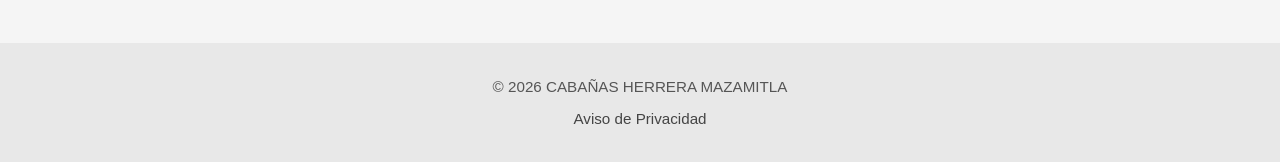
==== commit ebe4bd71: "Add files via upload" ====
--- a/index.html
+++ b/index.html
@@ -1496,7 +1496,7 @@
 		<br>
 		
 		<p>
-            Nuestras cabañas están el directorio de cabañas verificadas más confiable de Mazamitla, Jalisco. Evita fraudes, verifica antes de reservar.
+            Nuestras cabañas están en el directorio de cabañas verificadas más confiable de Mazamitla, Jalisco. Evita fraudes, verifica antes de reservar.
         </p>
 		
 		<div class="contacto-botones">
